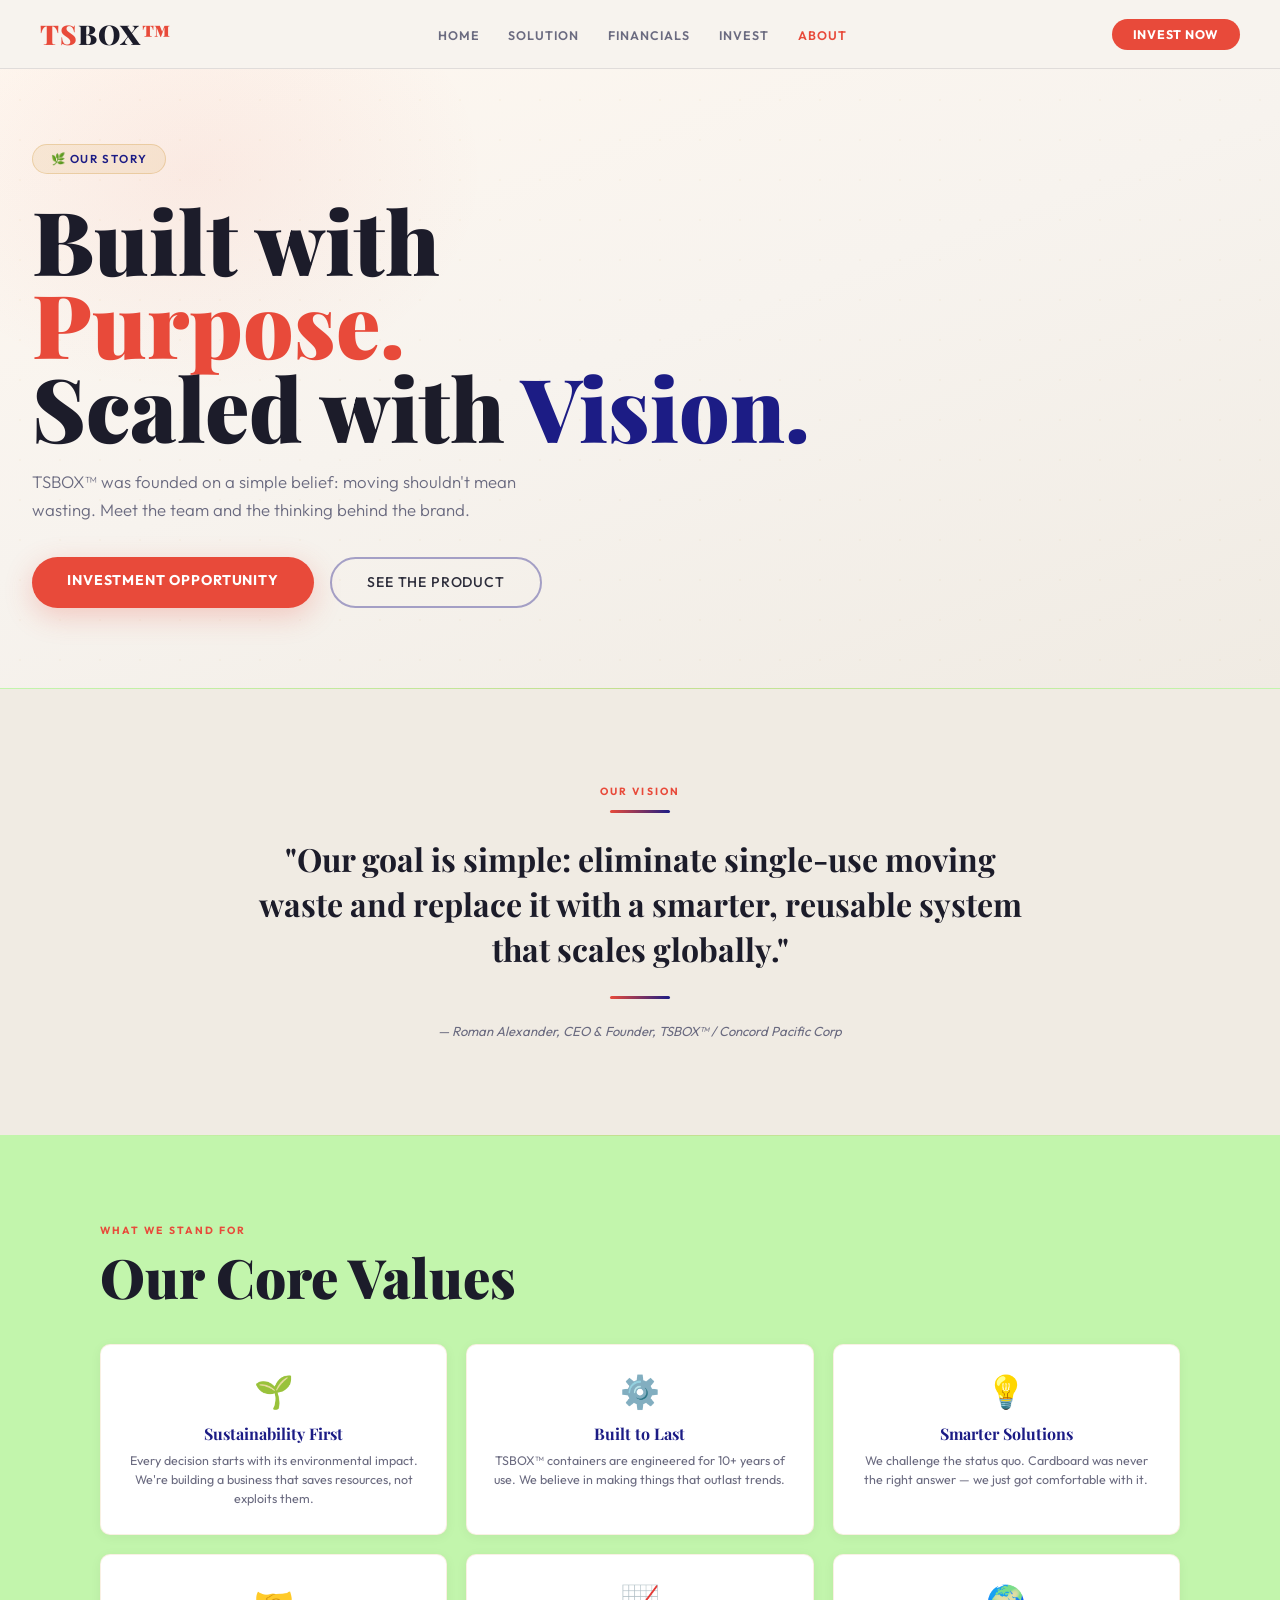
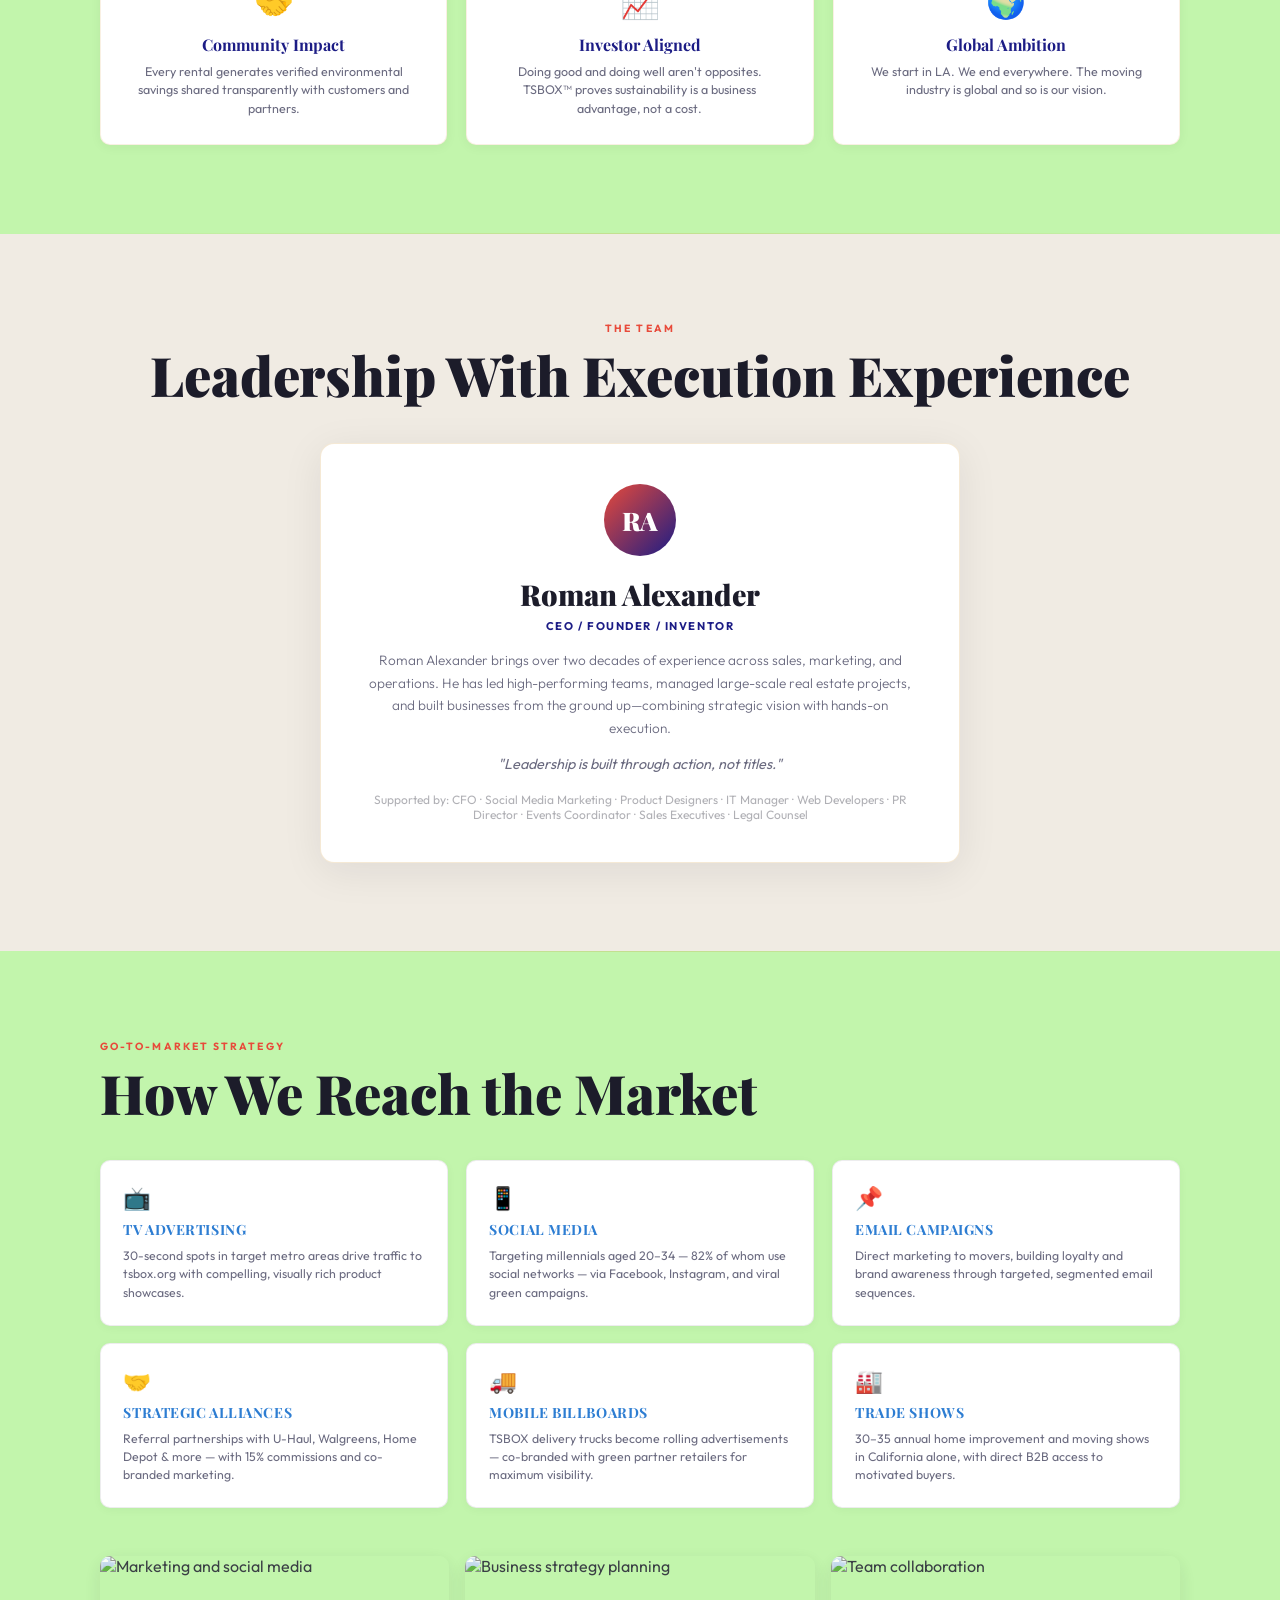
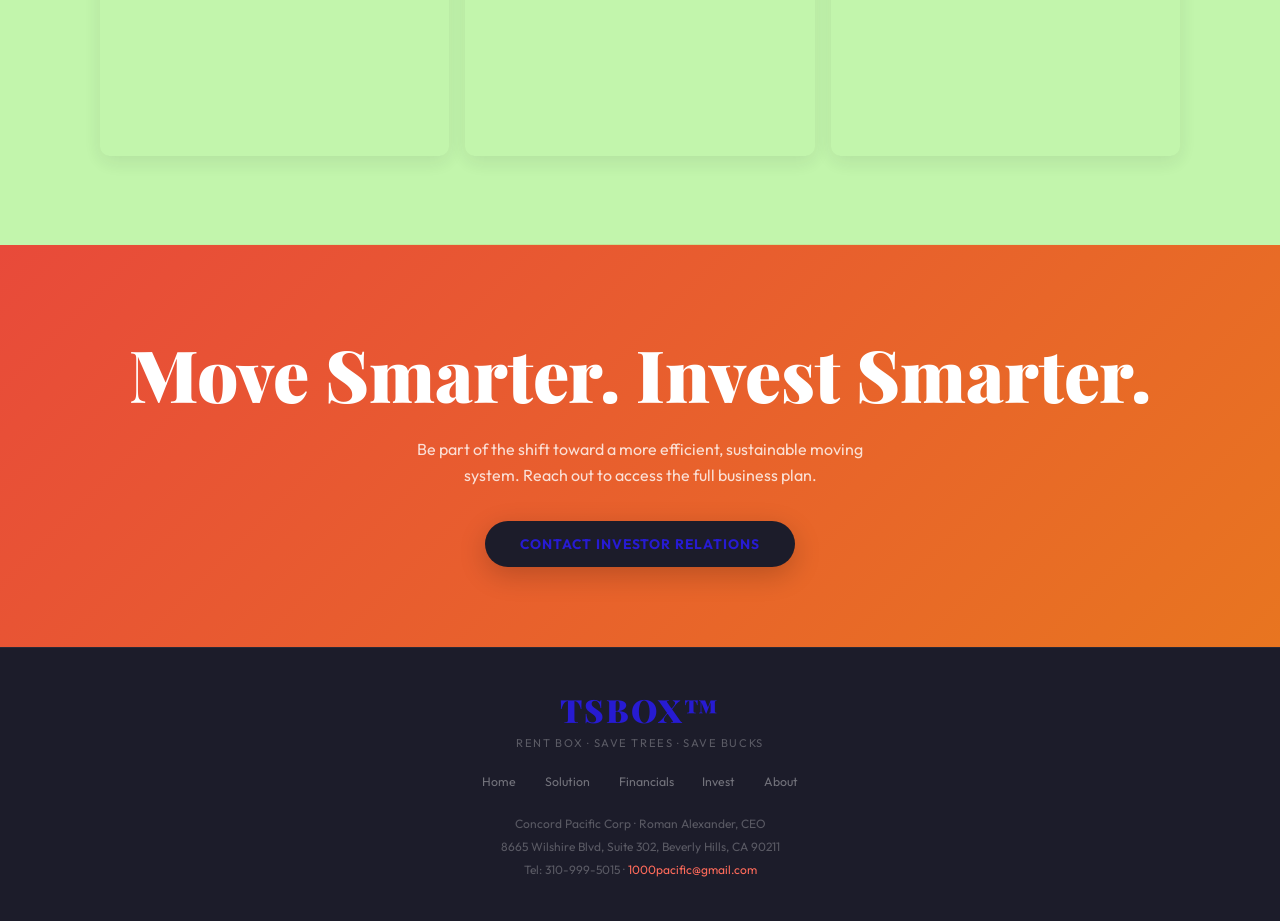
==== about.html @ 65d02f79 "update" ====
<!DOCTYPE html>
<html lang="en">
<head>
  <meta charset="UTF-8">
  <meta name="viewport" content="width=device-width, initial-scale=1.0">
  <title>About – TSBOX™</title>
  <link href="https://fonts.googleapis.com/css2?family=Playfair+Display:wght@400;700;900&family=Outfit:wght@300;400;500;600;700&display=swap" rel="stylesheet">
  <link rel="stylesheet" href="shared.css">
  <style>
    /* ── VISION ── */
    .vision-sec{background:var(--bg3);text-align:center;padding:6rem 2rem;}
    .vision-sec blockquote{font-size:clamp(1.3rem,2.8vw,2rem);font-weight:700;color:var(--dark);line-height:1.4;max-width:780px;margin:1.5rem auto;font-family:'Playfair Display',serif;}
    .vision-sec cite{font-size:.82rem;color:var(--muted);margin-top:1.5rem;display:block;}
    .vision-line{width:60px;height:3px;background:linear-gradient(90deg,var(--coral),var(--gold));margin:0 auto;border-radius:2px;}

    /* ── TEAM ── */
    .team-card{background:var(--card-bg);border:1px solid rgba(200,134,26,.18);border-radius:14px;padding:2.5rem;max-width:640px;margin:2.5rem auto 0;text-align:center;box-shadow:0 8px 40px rgba(28,28,42,.08);}
    .team-init{width:72px;height:72px;border-radius:50%;background:linear-gradient(135deg,var(--coral),var(--gold));display:flex;align-items:center;justify-content:center;font-size:1.6rem;font-weight:900;color:#fff;margin:0 auto 1.2rem;font-family:'Playfair Display',serif;}
    .team-name{font-size:1.8rem;font-weight:900;color:var(--dark);font-family:'Playfair Display',serif;}
    .team-title{font-size:.7rem;letter-spacing:.14em;text-transform:uppercase;color:var(--gold);font-weight:700;margin:.4rem 0 1rem;}
    .team-bio{font-size:.85rem;color:var(--muted);line-height:1.65;font-weight:300;}
    .team-quote{font-size:.9rem;color:var(--muted);font-style:italic;margin-top:1rem;}
    .team-support{margin-top:1.2rem;font-size:.75rem;color:rgba(28,28,42,.35);}

    /* ── MARKETING ── */
    .mkt-grid{display:grid;grid-template-columns:repeat(3,1fr);gap:1.1rem;margin-top:2.5rem;}
    .mkt-card{background:var(--card-bg);border:1px solid var(--card-border);border-radius:10px;padding:1.4rem;transition:border-color .2s,transform .2s,box-shadow .2s;box-shadow:0 2px 10px rgba(28,28,42,.04);}
    .mkt-card:hover{border-color:rgba(45,125,210,.25);transform:translateY(-2px);box-shadow:0 8px 24px rgba(28,28,42,.09);}
    .mkt-card .mi{font-size:1.4rem;}
    .mkt-card h3{font-size:.88rem;font-weight:700;color:var(--sky);margin:.5rem 0;text-transform:uppercase;letter-spacing:.04em;font-family:'Playfair Display',serif;}
    .mkt-card p{font-size:.77rem;color:var(--muted);line-height:1.5;}

    /* ── VALUES ── */
    .values-grid{display:grid;grid-template-columns:repeat(3,1fr);gap:1.2rem;margin-top:2.5rem;}
    .val-card{background:var(--card-bg);border:1px solid rgba(200,134,26,.12);border-radius:10px;padding:1.6rem;box-shadow:0 2px 12px rgba(28,28,42,.05);text-align:center;}
    .val-card .vi{font-size:2rem;margin-bottom:.8rem;}
    .val-card h3{font-size:1rem;font-weight:700;color:var(--gold);font-family:'Playfair Display',serif;margin-bottom:.5rem;}
    .val-card p{font-size:.78rem;color:var(--muted);line-height:1.5;}

    @media(max-width:768px){
      .mkt-grid{grid-template-columns:1fr 1fr;}
      .values-grid{grid-template-columns:1fr 1fr;}
    }
    @media(max-width:480px){
      .mkt-grid{grid-template-columns:1fr;}
      .values-grid{grid-template-columns:1fr;}
    }
  </style>
</head>
<body>
  <script src="shared.js"></script>

  <!-- PAGE HERO -->
  <div class="page-hero">
    <div class="page-hero-dots"></div>
    <div class="page-hero-glow"></div>
    <div class="page-hero-inner">
      <div class="page-hero-badge">🌿 Our Story</div>
      <h1>Built with<br><span class="accent-coral">Purpose.</span><br>Scaled with <span class="accent-gold">Vision.</span></h1>
      <p class="page-hero-sub">TSBOX™ was founded on a simple belief: moving shouldn't mean wasting. Meet the team and the thinking behind the brand.</p>
      <div style="display:flex;gap:1rem;flex-wrap:wrap;">
        <a href="invest.html" class="btn-p">Investment Opportunity</a>
        <a href="solution.html" class="btn-o">See the Product</a>
      </div>
    </div>
  </div>

  <div class="divider"></div>

  <!-- VISION -->
  <section class="vision-sec" id="vision">
    <div class="cont" style="max-width:800px;">
      <div class="sec-tag" style="text-align:center;">Our Vision</div>
      <div class="vision-line"></div>
      <blockquote>"Our goal is simple: eliminate single-use moving waste and replace it with a smarter, reusable system that scales globally."</blockquote>
      <div class="vision-line"></div>
      <cite>— Roman Alexander, CEO & Founder, TSBOX™ / Concord Pacific Corp</cite>
    </div>
  </section>

  <div class="divider"></div>

  <!-- VALUES -->
  <section class="bg-a" id="values">
    <div class="cont">
      <div class="sec-tag">What We Stand For</div>
      <h2 class="sec-title">Our Core Values</h2>
      <div class="values-grid">
        <div class="val-card"><div class="vi">🌱</div><h3>Sustainability First</h3><p>Every decision starts with its environmental impact. We're building a business that saves resources, not exploits them.</p></div>
        <div class="val-card"><div class="vi">⚙️</div><h3>Built to Last</h3><p>TSBOX™ containers are engineered for 10+ years of use. We believe in making things that outlast trends.</p></div>
        <div class="val-card"><div class="vi">💡</div><h3>Smarter Solutions</h3><p>We challenge the status quo. Cardboard was never the right answer — we just got comfortable with it.</p></div>
        <div class="val-card"><div class="vi">🤝</div><h3>Community Impact</h3><p>Every rental generates verified environmental savings shared transparently with customers and partners.</p></div>
        <div class="val-card"><div class="vi">📈</div><h3>Investor Aligned</h3><p>Doing good and doing well aren't opposites. TSBOX™ proves sustainability is a business advantage, not a cost.</p></div>
        <div class="val-card"><div class="vi">🌍</div><h3>Global Ambition</h3><p>We start in LA. We end everywhere. The moving industry is global and so is our vision.</p></div>
      </div>
    </div>
  </section>

  <div class="divider"></div>

  <!-- TEAM -->
  <section class="bg-b" id="team" style="text-align:center;">
    <div class="cont">
      <div class="sec-tag">The Team</div>
      <h2 class="sec-title">Leadership With Execution Experience</h2>
      <div class="team-card">
        <div class="team-init">RA</div>
        <div class="team-name">Roman Alexander</div>
        <div class="team-title">CEO / Founder / Inventor</div>
        <p class="team-bio">Roman Alexander brings over two decades of experience across sales, marketing, and operations. He has led high-performing teams, managed large-scale real estate projects, and built businesses from the ground up—combining strategic vision with hands-on execution.</p>
        <p class="team-quote">"Leadership is built through action, not titles."</p>
        <p class="team-support">Supported by: CFO · Social Media Marketing · Product Designers · IT Manager · Web Developers · PR Director · Events Coordinator · Sales Executives · Legal Counsel</p>
      </div>
    </div>
  </section>

  <div class="divider"></div>

  <!-- MARKETING -->
  <section class="bg-a" id="marketing">
    <div class="cont">
      <div class="sec-tag">Go-To-Market Strategy</div>
      <h2 class="sec-title">How We Reach the Market</h2>
      <div class="mkt-grid">
        <div class="mkt-card"><div class="mi">📺</div><h3>TV Advertising</h3><p>30-second spots in target metro areas drive traffic to tsbox.org with compelling, visually rich product showcases.</p></div>
        <div class="mkt-card"><div class="mi">📱</div><h3>Social Media</h3><p>Targeting millennials aged 20–34 — 82% of whom use social networks — via Facebook, Instagram, and viral green campaigns.</p></div>
        <div class="mkt-card"><div class="mi">📌</div><h3>Email Campaigns</h3><p>Direct marketing to movers, building loyalty and brand awareness through targeted, segmented email sequences.</p></div>
        <div class="mkt-card"><div class="mi">🤝</div><h3>Strategic Alliances</h3><p>Referral partnerships with U-Haul, Walgreens, Home Depot & more — with 15% commissions and co-branded marketing.</p></div>
        <div class="mkt-card"><div class="mi">🚚</div><h3>Mobile Billboards</h3><p>TSBOX delivery trucks become rolling advertisements — co-branded with green partner retailers for maximum visibility.</p></div>
        <div class="mkt-card"><div class="mi">🏭</div><h3>Trade Shows</h3><p>30–35 annual home improvement and moving shows in California alone, with direct B2B access to motivated buyers.</p></div>
      </div>
      <div class="gallery-row" style="margin-top:3rem;">
        <img src="https://images.unsplash.com/photo-1563013544-824ae1b704d3?w=600&q=80" alt="Marketing and social media" loading="lazy">
        <img src="https://images.unsplash.com/photo-1454165804606-c3d57bc86b40?w=600&q=80" alt="Business strategy planning" loading="lazy">
        <img src="https://images.unsplash.com/photo-1516321318423-f06f85e504b3?w=600&q=80" alt="Team collaboration" loading="lazy">
      </div>
    </div>
  </section>

  <div class="divider"></div>

  <!-- CTA -->
  <section class="cta">
    <h2>Move Smarter. Invest Smarter.</h2>
    <p>Be part of the shift toward a more efficient, sustainable moving system. Reach out to access the full business plan.</p>
    <div style="display:flex;gap:1rem;justify-content:center;flex-wrap:wrap;">
      <a href="mailto:1000pacific@gmail.com" class="btn-dark">Contact Investor Relations</a>
    </div>
  </section>

</body>
</html>
---- shared.css ----
/* ─── TSBOX™ SHARED STYLES ─── */
:root {
  --bg: #c2f5ac;
  --bg2: #c2f5ac;
  --bg3: #f0ebe3;
  --navy: #1a1a2e;
  --navy2: #2a2a45;
  --coral: #e84a3a;
  --coral2: #ff6b5b;
  --gold: #1c1c85;
  --gold2: #271bd2;
  --sky: #2d7dd2;
  --mint: #1a9e6e;
  --dark: #1c1c2a;
  --text: #2c2c3a;
  --muted: #6b6b80;
  --border: rgba(28,28,42,.1);
  --card-bg: #ffffff;
  --card-border: rgba(28,28,42,.08);
}
*{box-sizing:border-box;margin:0;padding:0;}
html{scroll-behavior:smooth;}
body{font-family:'Outfit',sans-serif;background:var(--bg);color:var(--text);overflow-x:hidden;}
h1,h2,h3,.logo,.sec-title,.hero h1{font-family:'Playfair Display',serif;}

/* ── NAV ── */
nav{position:fixed;top:0;left:0;right:0;z-index:999;display:flex;align-items:center;justify-content:space-between;padding:1rem 2.5rem;background:rgba(247,243,238,.97);border-bottom:1px solid var(--border);backdrop-filter:blur(12px);}
.logo{font-size:1.7rem;font-weight:900;color:var(--coral);letter-spacing:.04em;font-family:'Playfair Display',serif;text-decoration:none;}
.logo span{color:var(--dark);}
.nav-links{display:flex;gap:1.8rem;list-style:none;}
.nav-links a{color:var(--muted);text-decoration:none;font-size:.78rem;font-weight:600;letter-spacing:.08em;text-transform:uppercase;transition:color .2s;}
.nav-links a:hover,.nav-links a.active{color:var(--coral);}
.nav-btn{background:var(--coral);color:#fff;padding:.5rem 1.3rem;border-radius:30px;font-weight:700;font-size:.78rem;letter-spacing:.06em;text-transform:uppercase;text-decoration:none;transition:background .2s;}
.nav-btn:hover{background:var(--coral2);}

/* ── SHARED ── */
section{padding:5.5rem 2rem;}
.cont{max-width:1080px;margin:0 auto;}
.sec-tag{font-size:.65rem;letter-spacing:.2em;text-transform:uppercase;color:var(--coral);font-weight:700;margin-bottom:.8rem;}
.sec-title{font-size:clamp(2rem,5vw,3.4rem);font-weight:900;line-height:1;color:var(--dark);margin-bottom:1.2rem;}
.sec-body{font-size:1rem;color:var(--muted);line-height:1.75;max-width:600px;font-weight:300;}
.divider{height:1px;background:linear-gradient(90deg,transparent,rgba(200,134,26,.2),transparent);}
.bg-a{background:var(--bg2);}
.bg-b{background:var(--bg3);}
.bg-c{background:var(--bg);}
.two-col{display:grid;grid-template-columns:1fr 1fr;gap:3.5rem;align-items:center;}
.pill{display:inline-block;background:rgba(200,134,26,.1);border:1px solid rgba(200,134,26,.22);color:var(--gold);font-size:.65rem;letter-spacing:.12em;text-transform:uppercase;padding:.28rem .8rem;border-radius:100px;font-weight:600;margin-left:.5rem;vertical-align:middle;}
.sec-img{width:100%;border-radius:14px;object-fit:cover;margin:2rem 0;height:320px;box-shadow:0 12px 48px rgba(28,28,42,.12);}
.sec-img-sm{height:240px;}

/* ── PAGE HERO (sub-pages) ── */
.page-hero{padding:9rem 2rem 5rem;background:linear-gradient(160deg,#fff8f0 0%,#f7f3ee 50%,#f0ebe3 100%);position:relative;overflow:hidden;}
.page-hero-dots{position:absolute;inset:0;opacity:.04;background-image:radial-gradient(circle,#c8861a 1px,transparent 1px);background-size:40px 40px;}
.page-hero-glow{position:absolute;top:-10%;left:-10%;width:50%;height:70%;background:radial-gradient(ellipse,rgba(232,74,58,.07) 0%,transparent 65%);}
.page-hero-inner{position:relative;z-index:2;max-width:860px;}
.page-hero-badge{display:inline-flex;align-items:center;gap:.5rem;background:rgba(200,134,26,.1);border:1px solid rgba(200,134,26,.25);color:var(--gold);font-size:.72rem;letter-spacing:.14em;text-transform:uppercase;padding:.4rem 1.1rem;border-radius:100px;margin-bottom:1.5rem;font-weight:600;}
.page-hero h1{font-size:clamp(2.8rem,7vw,5.5rem);font-weight:900;line-height:.95;color:var(--dark);margin-bottom:1.2rem;}
.page-hero h1 .accent-coral{color:var(--coral);}
.page-hero h1 .accent-gold{color:var(--gold);}
.page-hero-sub{font-size:1.05rem;color:var(--muted);max-width:540px;line-height:1.7;font-weight:300;margin-bottom:2rem;}

/* ── CTA STRIP ── */
.cta{background:linear-gradient(135deg,var(--coral) 0%,#e87520 100%);padding:5rem 2rem;text-align:center;}
.cta h2{font-size:clamp(2.2rem,6vw,4.5rem);font-weight:900;color:#fff;margin-bottom:1rem;font-family:'Playfair Display',serif;}
.cta p{font-size:1rem;color:rgba(255,255,255,.8);max-width:460px;margin:0 auto 2rem;line-height:1.6;}
.btn-dark{background:var(--dark);color:var(--gold2);padding:.9rem 2.2rem;font-weight:700;font-size:.86rem;letter-spacing:.07em;text-transform:uppercase;border-radius:40px;text-decoration:none;box-shadow:0 8px 28px rgba(0,0,0,.2);}
.btn-p{background:var(--coral);color:#fff;padding:.9rem 2.2rem;font-weight:700;font-size:.88rem;letter-spacing:.06em;text-transform:uppercase;border-radius:40px;text-decoration:none;box-shadow:0 8px 28px rgba(232,74,58,.25);transition:transform .2s,box-shadow .2s;}
.btn-p:hover{transform:translateY(-2px);box-shadow:0 12px 36px rgba(232,74,58,.38);}
.btn-o{border:2px solid rgba(14,8,127,.35);color:var(--text);padding:.9rem 2.2rem;font-weight:500;font-size:.88rem;letter-spacing:.06em;text-transform:uppercase;border-radius:40px;text-decoration:none;transition:border-color .2s,color .2s;}
.btn-o:hover{border-color:var(--gold);color:var(--gold);}

/* ── FOOTER ── */
footer{background:var(--dark);padding:2.5rem 2rem;text-align:center;border-top:1px solid rgba(255,255,255,.06);}
.f-logo{font-size:2rem;font-weight:900;color:var(--gold2);letter-spacing:.06em;font-family:'Playfair Display',serif;}
.f-tag{font-size:.7rem;letter-spacing:.14em;text-transform:uppercase;color:rgba(255,255,255,.28);margin:.3rem 0 1.5rem;}
.f-links{display:flex;gap:1.8rem;justify-content:center;flex-wrap:wrap;margin-bottom:1.5rem;}
.f-links a{color:rgba(255,255,255,.38);text-decoration:none;font-size:.77rem;}
.f-links a:hover{color:var(--gold2);}
.f-contact{font-size:.75rem;color:rgba(255,255,255,.27);line-height:1.9;}
.f-contact a{color:var(--coral2);text-decoration:none;}

/* ── GALLERY ── */
.gallery-row{display:grid;grid-template-columns:repeat(3,1fr);gap:1rem;margin-top:2.5rem;}
.gallery-row img{width:100%;height:200px;object-fit:cover;border-radius:10px;opacity:.9;transition:opacity .3s,transform .3s;box-shadow:0 6px 20px rgba(28,28,42,.1);}
.gallery-row img:hover{opacity:1;transform:scale(1.02);}

@media(max-width:768px){
  nav{padding:1rem 1.2rem;}
  .nav-links{display:none;}
  .two-col{grid-template-columns:1fr;gap:2rem;}
  section{padding:4rem 1.2rem;}
  .gallery-row{grid-template-columns:1fr;}
}
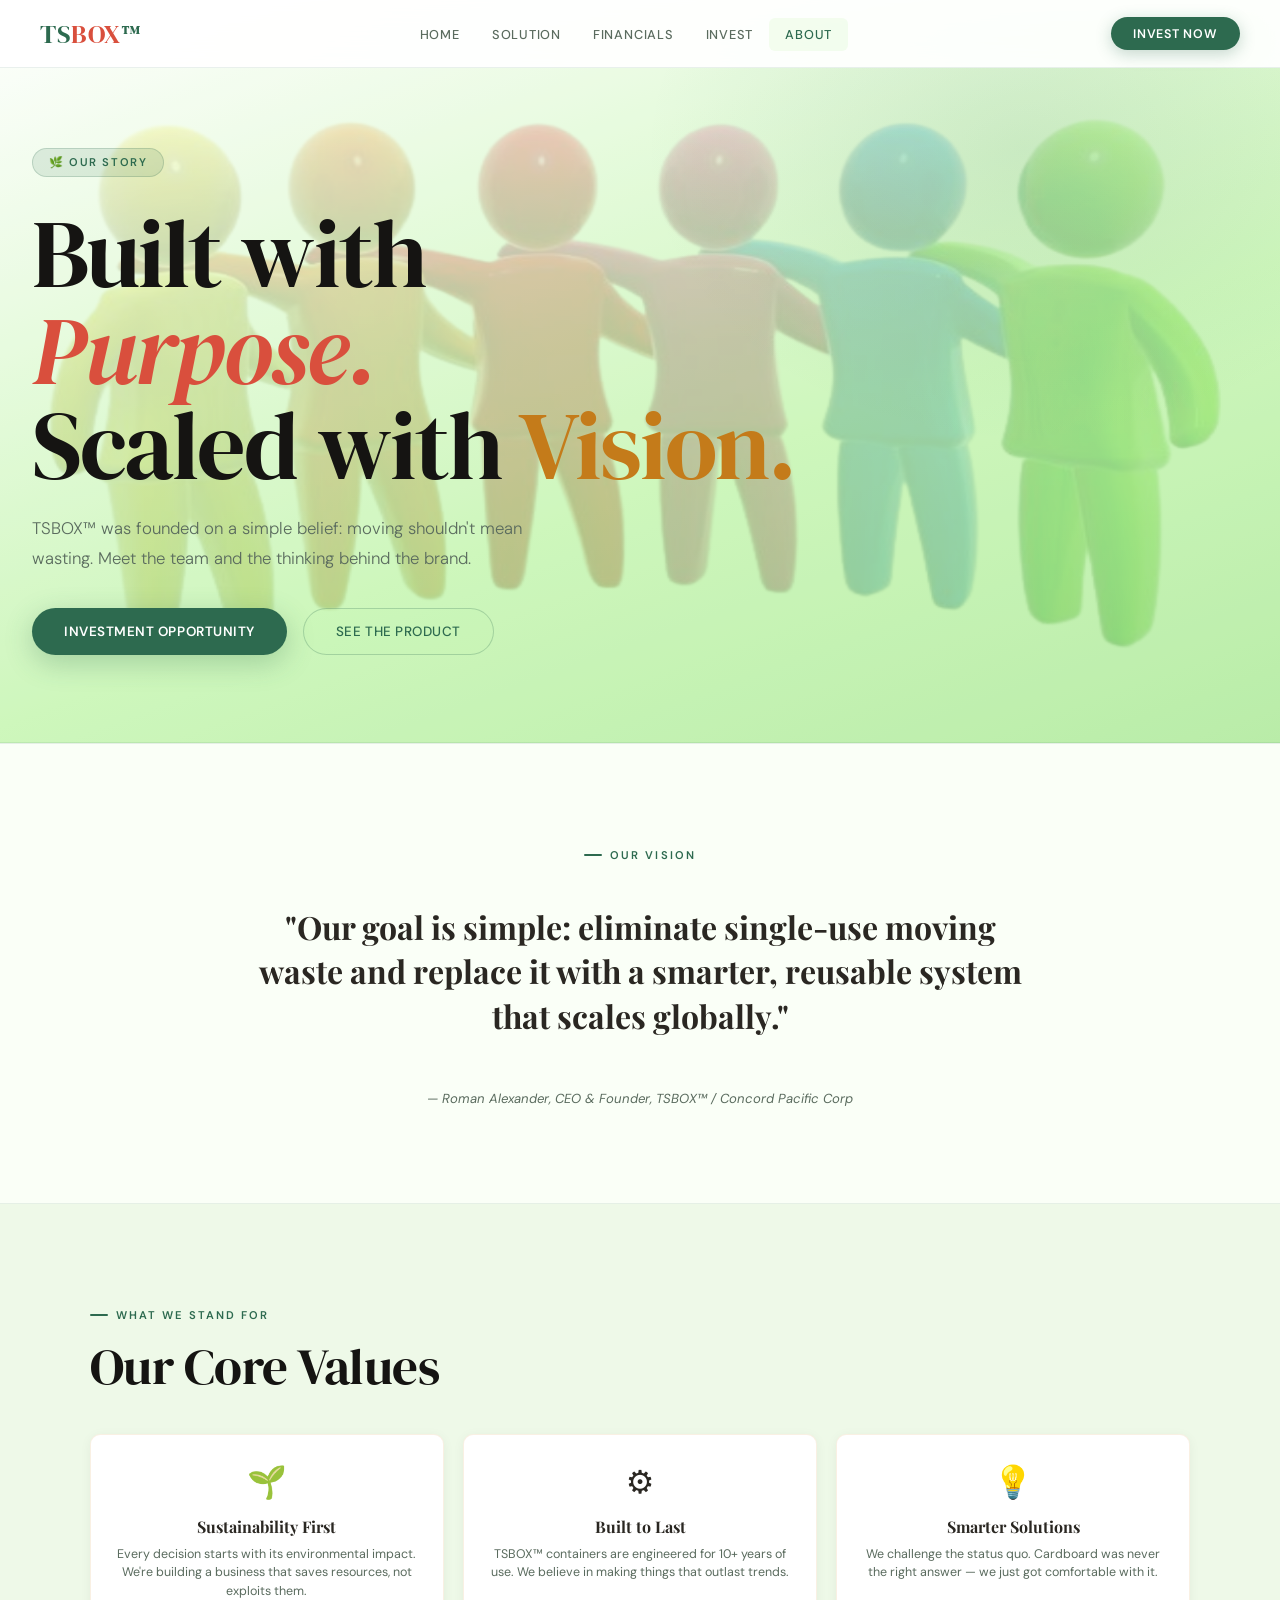
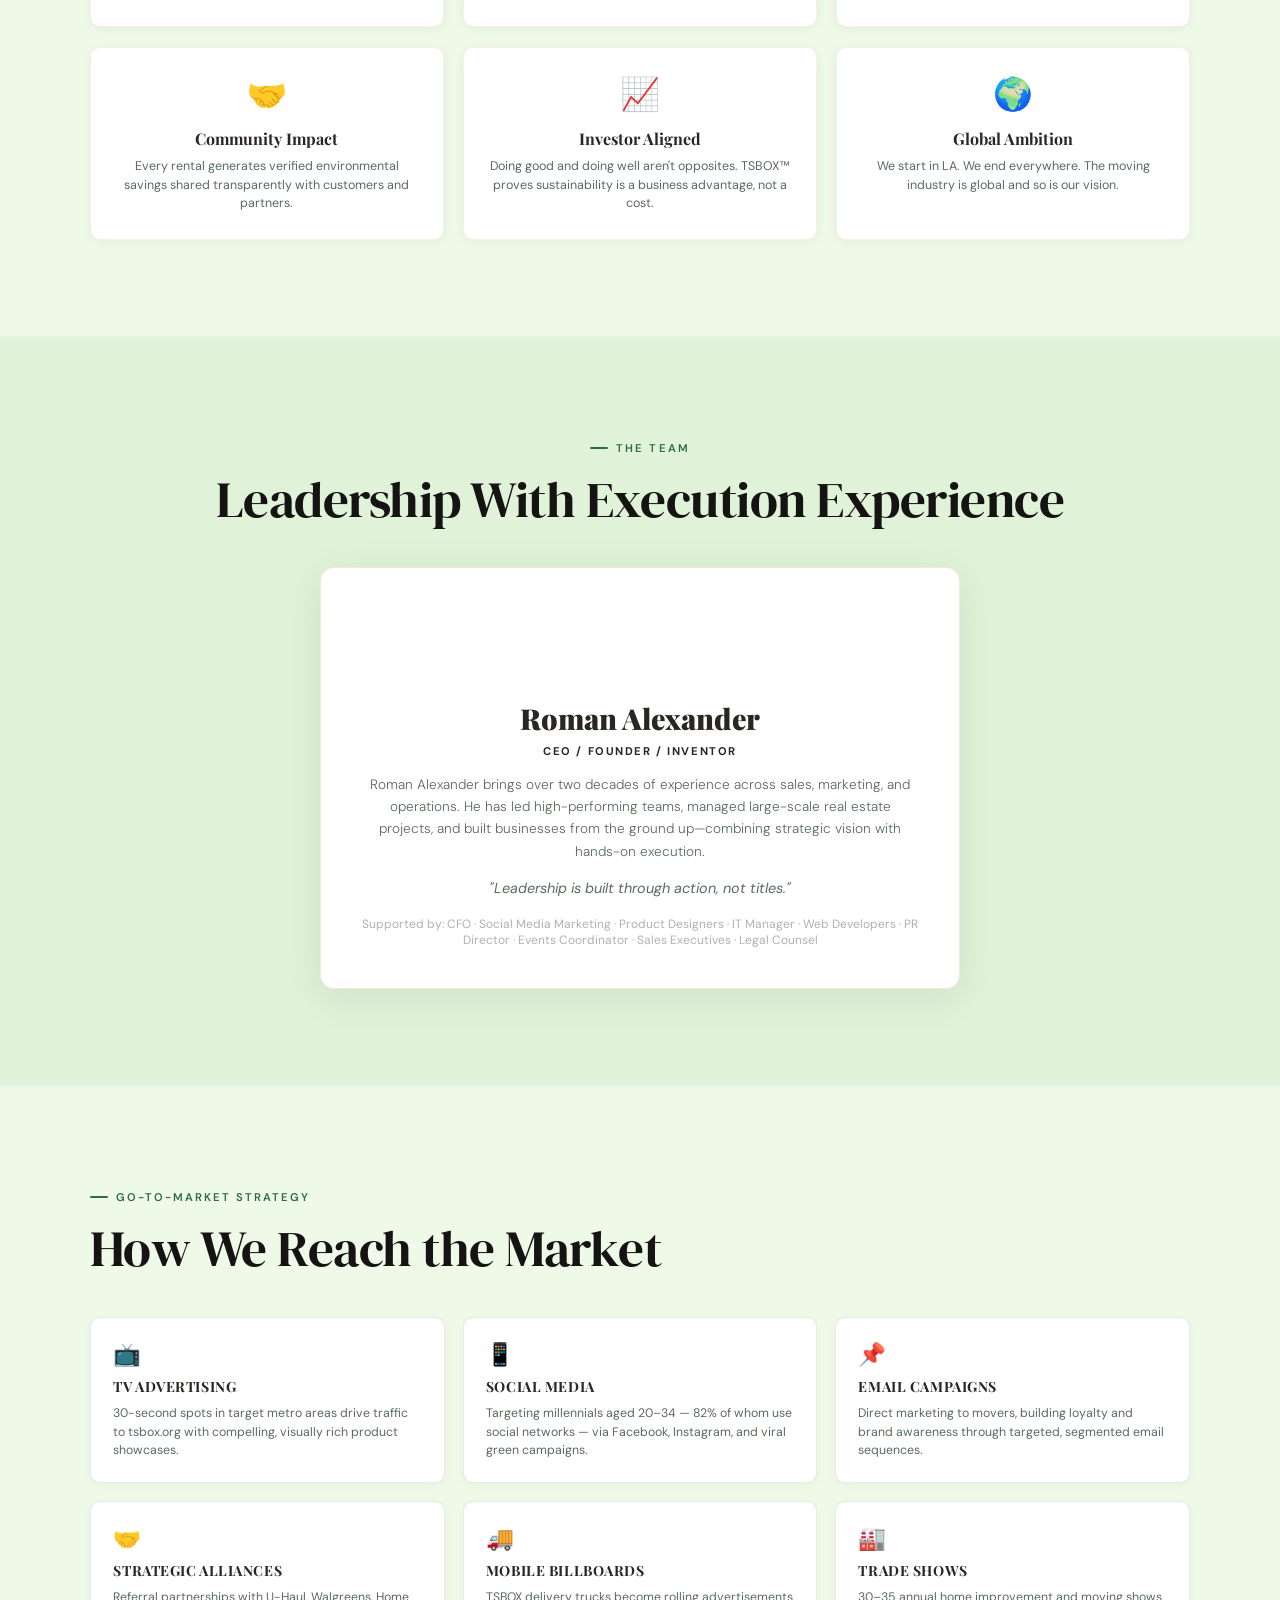
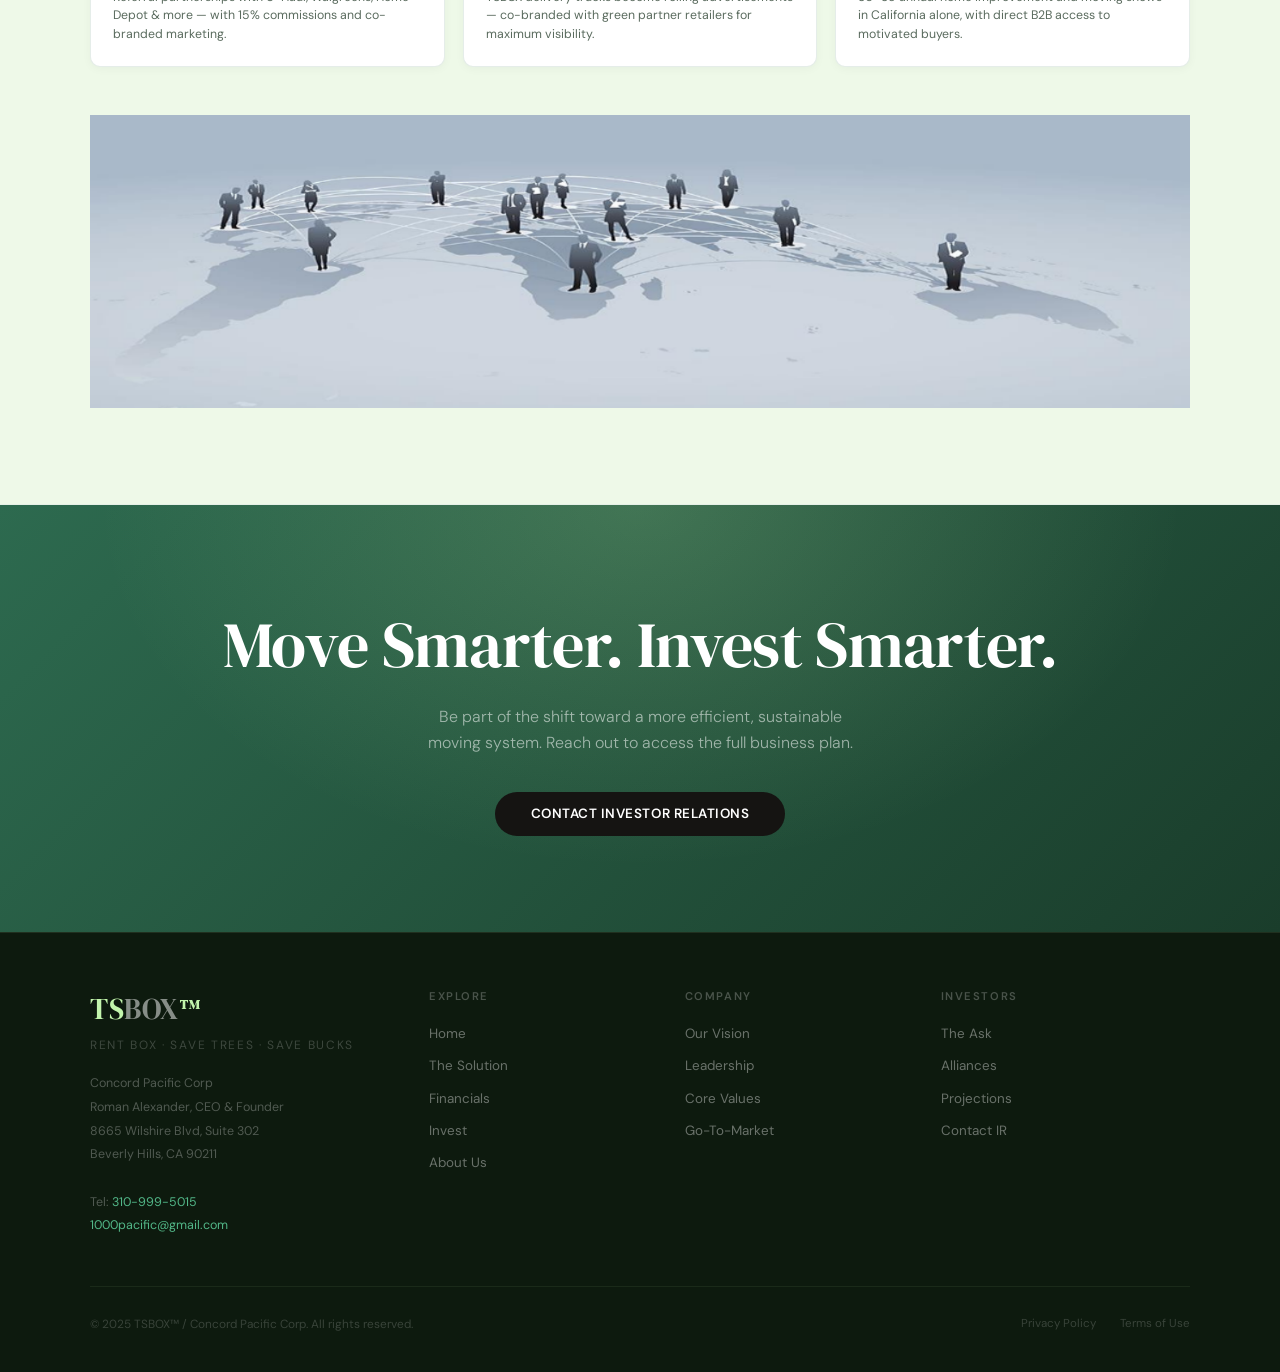
==== commit 92c0c987: "UPDATED" ====
--- a/about.html
+++ b/about.html
@@ -12,7 +12,7 @@
     .vision-sec blockquote{font-size:clamp(1.3rem,2.8vw,2rem);font-weight:700;color:var(--dark);line-height:1.4;max-width:780px;margin:1.5rem auto;font-family:'Playfair Display',serif;}
     .vision-sec cite{font-size:.82rem;color:var(--muted);margin-top:1.5rem;display:block;}
     .vision-line{width:60px;height:3px;background:linear-gradient(90deg,var(--coral),var(--gold));margin:0 auto;border-radius:2px;}
-
+ 
     /* ── TEAM ── */
     .team-card{background:var(--card-bg);border:1px solid rgba(200,134,26,.18);border-radius:14px;padding:2.5rem;max-width:640px;margin:2.5rem auto 0;text-align:center;box-shadow:0 8px 40px rgba(28,28,42,.08);}
     .team-init{width:72px;height:72px;border-radius:50%;background:linear-gradient(135deg,var(--coral),var(--gold));display:flex;align-items:center;justify-content:center;font-size:1.6rem;font-weight:900;color:#fff;margin:0 auto 1.2rem;font-family:'Playfair Display',serif;}
@@ -21,7 +21,7 @@
     .team-bio{font-size:.85rem;color:var(--muted);line-height:1.65;font-weight:300;}
     .team-quote{font-size:.9rem;color:var(--muted);font-style:italic;margin-top:1rem;}
     .team-support{margin-top:1.2rem;font-size:.75rem;color:rgba(28,28,42,.35);}
-
+ 
     /* ── MARKETING ── */
     .mkt-grid{display:grid;grid-template-columns:repeat(3,1fr);gap:1.1rem;margin-top:2.5rem;}
     .mkt-card{background:var(--card-bg);border:1px solid var(--card-border);border-radius:10px;padding:1.4rem;transition:border-color .2s,transform .2s,box-shadow .2s;box-shadow:0 2px 10px rgba(28,28,42,.04);}
@@ -29,14 +29,14 @@
     .mkt-card .mi{font-size:1.4rem;}
     .mkt-card h3{font-size:.88rem;font-weight:700;color:var(--sky);margin:.5rem 0;text-transform:uppercase;letter-spacing:.04em;font-family:'Playfair Display',serif;}
     .mkt-card p{font-size:.77rem;color:var(--muted);line-height:1.5;}
-
+ 
     /* ── VALUES ── */
     .values-grid{display:grid;grid-template-columns:repeat(3,1fr);gap:1.2rem;margin-top:2.5rem;}
     .val-card{background:var(--card-bg);border:1px solid rgba(200,134,26,.12);border-radius:10px;padding:1.6rem;box-shadow:0 2px 12px rgba(28,28,42,.05);text-align:center;}
     .val-card .vi{font-size:2rem;margin-bottom:.8rem;}
     .val-card h3{font-size:1rem;font-weight:700;color:var(--gold);font-family:'Playfair Display',serif;margin-bottom:.5rem;}
     .val-card p{font-size:.78rem;color:var(--muted);line-height:1.5;}
-
+ 
     @media(max-width:768px){
       .mkt-grid{grid-template-columns:1fr 1fr;}
       .values-grid{grid-template-columns:1fr 1fr;}
@@ -49,14 +49,14 @@
 </head>
 <body>
   <script src="shared.js"></script>
-
+ 
   <!-- PAGE HERO -->
-  <div class="page-hero">
-    <div class="page-hero-dots"></div>
-    <div class="page-hero-glow"></div>
-    <div class="page-hero-inner">
+  <div class="page-hero" style="position:relative;overflow:hidden;">
+    <div style="position:absolute;inset:0;background:url('img/22.png') center/cover no-repeat;opacity:.2;z-index:0;"></div>
+    <div class="page-hero-glow" style="z-index:1;"></div>
+    <div class="page-hero-inner" style="position:relative;z-index:2;">
       <div class="page-hero-badge">🌿 Our Story</div>
-      <h1>Built with<br><span class="accent-coral">Purpose.</span><br>Scaled with <span class="accent-gold">Vision.</span></h1>
+      <h1>Built with<br><span class="accent-coral">Purpose.</span><br>Scaled with <span style="color:var(--amber);">Vision.</span></h1>
       <p class="page-hero-sub">TSBOX™ was founded on a simple belief: moving shouldn't mean wasting. Meet the team and the thinking behind the brand.</p>
       <div style="display:flex;gap:1rem;flex-wrap:wrap;">
         <a href="invest.html" class="btn-p">Investment Opportunity</a>
@@ -64,9 +64,9 @@
       </div>
     </div>
   </div>
-
+ 
   <div class="divider"></div>
-
+ 
   <!-- VISION -->
   <section class="vision-sec" id="vision">
     <div class="cont" style="max-width:800px;">
@@ -77,9 +77,9 @@
       <cite>— Roman Alexander, CEO & Founder, TSBOX™ / Concord Pacific Corp</cite>
     </div>
   </section>
-
+ 
   <div class="divider"></div>
-
+ 
   <!-- VALUES -->
   <section class="bg-a" id="values">
     <div class="cont">
@@ -95,9 +95,9 @@
       </div>
     </div>
   </section>
-
+ 
   <div class="divider"></div>
-
+ 
   <!-- TEAM -->
   <section class="bg-b" id="team" style="text-align:center;">
     <div class="cont">
@@ -113,9 +113,9 @@
       </div>
     </div>
   </section>
-
+ 
   <div class="divider"></div>
-
+ 
   <!-- MARKETING -->
   <section class="bg-a" id="marketing">
     <div class="cont">
@@ -129,14 +129,13 @@
         <div class="mkt-card"><div class="mi">🚚</div><h3>Mobile Billboards</h3><p>TSBOX delivery trucks become rolling advertisements — co-branded with green partner retailers for maximum visibility.</p></div>
         <div class="mkt-card"><div class="mi">🏭</div><h3>Trade Shows</h3><p>30–35 annual home improvement and moving shows in California alone, with direct B2B access to motivated buyers.</p></div>
       </div>
-      <div class="gallery-row" style="margin-top:3rem;">
-        <img src="https://images.unsplash.com/photo-1563013544-824ae1b704d3?w=600&q=80" alt="Marketing and social media" loading="lazy">
-        <img src="https://images.unsplash.com/photo-1454165804606-c3d57bc86b40?w=600&q=80" alt="Business strategy planning" loading="lazy">
-        <img src="https://images.unsplash.com/photo-1516321318423-f06f85e504b3?w=600&q=80" alt="Team collaboration" loading="lazy">
+      <div class=" " style="margin-top:3rem;">
+        <img src="img/24.png" alt="Marketing and social media" loading="lazy">
+         
       </div>
     </div>
   </section>
-
+ 
   <div class="divider"></div>
 
   <!-- CTA -->
--- a/shared.css
+++ b/shared.css
@@ -1,93 +1,575 @@
-/* ─── TSBOX™ SHARED STYLES ─── */
+/* ─── TSBOX™ DESIGN SYSTEM — v2 Green Edition ─── */
+@import url('https://fonts.googleapis.com/css2?family=DM+Serif+Display:ital@0;1&family=DM+Sans:ital,opsz,wght@0,9..40,300;0,9..40,400;0,9..40,500;0,9..40,600;0,9..40,700;1,9..40,300&display=swap');
+
 :root {
-  --bg: #c2f5ac;
-  --bg2: #c2f5ac;
-  --bg3: #f0ebe3;
-  --navy: #1a1a2e;
-  --navy2: #2a2a45;
-  --coral: #e84a3a;
-  --coral2: #ff6b5b;
-  --gold: #1c1c85;
-  --gold2: #271bd2;
-  --sky: #2d7dd2;
-  --mint: #1a9e6e;
-  --dark: #1c1c2a;
-  --text: #2c2c3a;
-  --muted: #6b6b80;
-  --border: rgba(28,28,42,.1);
-  --card-bg: #ffffff;
-  --card-border: rgba(28,28,42,.08);
-}
-*{box-sizing:border-box;margin:0;padding:0;}
-html{scroll-behavior:smooth;}
-body{font-family:'Outfit',sans-serif;background:var(--bg);color:var(--text);overflow-x:hidden;}
-h1,h2,h3,.logo,.sec-title,.hero h1{font-family:'Playfair Display',serif;}
-
-/* ── NAV ── */
-nav{position:fixed;top:0;left:0;right:0;z-index:999;display:flex;align-items:center;justify-content:space-between;padding:1rem 2.5rem;background:rgba(247,243,238,.97);border-bottom:1px solid var(--border);backdrop-filter:blur(12px);}
-.logo{font-size:1.7rem;font-weight:900;color:var(--coral);letter-spacing:.04em;font-family:'Playfair Display',serif;text-decoration:none;}
-.logo span{color:var(--dark);}
-.nav-links{display:flex;gap:1.8rem;list-style:none;}
-.nav-links a{color:var(--muted);text-decoration:none;font-size:.78rem;font-weight:600;letter-spacing:.08em;text-transform:uppercase;transition:color .2s;}
-.nav-links a:hover,.nav-links a.active{color:var(--coral);}
-.nav-btn{background:var(--coral);color:#fff;padding:.5rem 1.3rem;border-radius:30px;font-weight:700;font-size:.78rem;letter-spacing:.06em;text-transform:uppercase;text-decoration:none;transition:background .2s;}
-.nav-btn:hover{background:var(--coral2);}
-
-/* ── SHARED ── */
-section{padding:5.5rem 2rem;}
-.cont{max-width:1080px;margin:0 auto;}
-.sec-tag{font-size:.65rem;letter-spacing:.2em;text-transform:uppercase;color:var(--coral);font-weight:700;margin-bottom:.8rem;}
-.sec-title{font-size:clamp(2rem,5vw,3.4rem);font-weight:900;line-height:1;color:var(--dark);margin-bottom:1.2rem;}
-.sec-body{font-size:1rem;color:var(--muted);line-height:1.75;max-width:600px;font-weight:300;}
-.divider{height:1px;background:linear-gradient(90deg,transparent,rgba(200,134,26,.2),transparent);}
-.bg-a{background:var(--bg2);}
-.bg-b{background:var(--bg3);}
-.bg-c{background:var(--bg);}
-.two-col{display:grid;grid-template-columns:1fr 1fr;gap:3.5rem;align-items:center;}
-.pill{display:inline-block;background:rgba(200,134,26,.1);border:1px solid rgba(200,134,26,.22);color:var(--gold);font-size:.65rem;letter-spacing:.12em;text-transform:uppercase;padding:.28rem .8rem;border-radius:100px;font-weight:600;margin-left:.5rem;vertical-align:middle;}
-.sec-img{width:100%;border-radius:14px;object-fit:cover;margin:2rem 0;height:320px;box-shadow:0 12px 48px rgba(28,28,42,.12);}
-.sec-img-sm{height:240px;}
-
-/* ── PAGE HERO (sub-pages) ── */
-.page-hero{padding:9rem 2rem 5rem;background:linear-gradient(160deg,#fff8f0 0%,#f7f3ee 50%,#f0ebe3 100%);position:relative;overflow:hidden;}
-.page-hero-dots{position:absolute;inset:0;opacity:.04;background-image:radial-gradient(circle,#c8861a 1px,transparent 1px);background-size:40px 40px;}
-.page-hero-glow{position:absolute;top:-10%;left:-10%;width:50%;height:70%;background:radial-gradient(ellipse,rgba(232,74,58,.07) 0%,transparent 65%);}
-.page-hero-inner{position:relative;z-index:2;max-width:860px;}
-.page-hero-badge{display:inline-flex;align-items:center;gap:.5rem;background:rgba(200,134,26,.1);border:1px solid rgba(200,134,26,.25);color:var(--gold);font-size:.72rem;letter-spacing:.14em;text-transform:uppercase;padding:.4rem 1.1rem;border-radius:100px;margin-bottom:1.5rem;font-weight:600;}
-.page-hero h1{font-size:clamp(2.8rem,7vw,5.5rem);font-weight:900;line-height:.95;color:var(--dark);margin-bottom:1.2rem;}
-.page-hero h1 .accent-coral{color:var(--coral);}
-.page-hero h1 .accent-gold{color:var(--gold);}
-.page-hero-sub{font-size:1.05rem;color:var(--muted);max-width:540px;line-height:1.7;font-weight:300;margin-bottom:2rem;}
-
-/* ── CTA STRIP ── */
-.cta{background:linear-gradient(135deg,var(--coral) 0%,#e87520 100%);padding:5rem 2rem;text-align:center;}
-.cta h2{font-size:clamp(2.2rem,6vw,4.5rem);font-weight:900;color:#fff;margin-bottom:1rem;font-family:'Playfair Display',serif;}
-.cta p{font-size:1rem;color:rgba(255,255,255,.8);max-width:460px;margin:0 auto 2rem;line-height:1.6;}
-.btn-dark{background:var(--dark);color:var(--gold2);padding:.9rem 2.2rem;font-weight:700;font-size:.86rem;letter-spacing:.07em;text-transform:uppercase;border-radius:40px;text-decoration:none;box-shadow:0 8px 28px rgba(0,0,0,.2);}
-.btn-p{background:var(--coral);color:#fff;padding:.9rem 2.2rem;font-weight:700;font-size:.88rem;letter-spacing:.06em;text-transform:uppercase;border-radius:40px;text-decoration:none;box-shadow:0 8px 28px rgba(232,74,58,.25);transition:transform .2s,box-shadow .2s;}
-.btn-p:hover{transform:translateY(-2px);box-shadow:0 12px 36px rgba(232,74,58,.38);}
-.btn-o{border:2px solid rgba(14,8,127,.35);color:var(--text);padding:.9rem 2.2rem;font-weight:500;font-size:.88rem;letter-spacing:.06em;text-transform:uppercase;border-radius:40px;text-decoration:none;transition:border-color .2s,color .2s;}
-.btn-o:hover{border-color:var(--gold);color:var(--gold);}
-
-/* ── FOOTER ── */
-footer{background:var(--dark);padding:2.5rem 2rem;text-align:center;border-top:1px solid rgba(255,255,255,.06);}
-.f-logo{font-size:2rem;font-weight:900;color:var(--gold2);letter-spacing:.06em;font-family:'Playfair Display',serif;}
-.f-tag{font-size:.7rem;letter-spacing:.14em;text-transform:uppercase;color:rgba(255,255,255,.28);margin:.3rem 0 1.5rem;}
-.f-links{display:flex;gap:1.8rem;justify-content:center;flex-wrap:wrap;margin-bottom:1.5rem;}
-.f-links a{color:rgba(255,255,255,.38);text-decoration:none;font-size:.77rem;}
-.f-links a:hover{color:var(--gold2);}
-.f-contact{font-size:.75rem;color:rgba(255,255,255,.27);line-height:1.9;}
-.f-contact a{color:var(--coral2);text-decoration:none;}
-
-/* ── GALLERY ── */
-.gallery-row{display:grid;grid-template-columns:repeat(3,1fr);gap:1rem;margin-top:2.5rem;}
-.gallery-row img{width:100%;height:200px;object-fit:cover;border-radius:10px;opacity:.9;transition:opacity .3s,transform .3s;box-shadow:0 6px 20px rgba(28,28,42,.1);}
-.gallery-row img:hover{opacity:1;transform:scale(1.02);}
-
-@media(max-width:768px){
-  nav{padding:1rem 1.2rem;}
-  .nav-links{display:none;}
-  .two-col{grid-template-columns:1fr;gap:2rem;}
-  section{padding:4rem 1.2rem;}
-  .gallery-row{grid-template-columns:1fr;}
+  /* ── Forest Green Palette ── */
+  --forest:      #c2f5ac;
+  --forest-deep: #a8e893;
+  --forest-dark: #2d6a4f;
+  --forest-mid:  #52b788;
+  --forest-bg:   rgba(194,245,172,.18);
+
+  /* ── Neutrals (greened) ── */
+  --cream:    #fafff7;
+  --cream2:   #eef9e8;
+  --cream3:   #e0f2d8;
+  --white:    #FFFFFF;
+  --ink:      #151412;
+  --ink2:     #2A2722;
+  --muted:    #5a6b5e;
+  --muted2:   #8a9e8d;
+
+  /* ── Accents ── */
+  --coral:    #D94F3D;
+  --coral-lt: #F0685A;
+  --coral-bg: rgba(217,79,61,.08);
+  --amber:    #C47B1A;
+  --amber-lt: #E09B35;
+  --amber-bg: rgba(196,123,26,.09);
+  --green:    #2d6a4f;
+  --green-bg: rgba(45,106,79,.1);
+  --blue:     #2563EB;
+
+  /* ── Surfaces ── */
+  --card:     #FFFFFF;
+  --card-bg:  #FFFFFF;
+  --card-bdr: rgba(21,20,18,.07);
+  --card-border: rgba(45,106,79,.12);
+  --divider:  rgba(45,106,79,.1);
+
+  /* ── Typography ── */
+  --serif:    'DM Serif Display', Georgia, serif;
+  --sans:     'DM Sans', system-ui, sans-serif;
+
+  /* ── Spacing ── */
+  --section-pad: 6rem 2rem;
+  --nav-h: 68px;
+  --radius: 12px;
+  --radius-lg: 18px;
+}
+
+/* ── RESET ── */
+*, *::before, *::after { box-sizing: border-box; margin: 0; padding: 0; }
+html { scroll-behavior: smooth; font-size: 16px; }
+body {
+  font-family: var(--sans);
+  background: var(--cream);
+  color: var(--ink2);
+  overflow-x: hidden;
+  -webkit-font-smoothing: antialiased;
+}
+img { display: block; max-width: 100%; }
+a { text-decoration: none; }
+
+/* ── SCROLLBAR ── */
+::-webkit-scrollbar { width: 6px; }
+::-webkit-scrollbar-track { background: var(--cream); }
+::-webkit-scrollbar-thumb { background: var(--forest-mid); border-radius: 3px; }
+
+/* ═══════════════════════════════
+   NAV
+═══════════════════════════════ */
+nav {
+  position: fixed; top: 0; left: 0; right: 0; z-index: 999;
+  height: var(--nav-h);
+  display: flex; align-items: center; justify-content: space-between;
+  padding: 0 2.5rem;
+  background: rgba(255,255,255,.94);
+  border-bottom: 1px solid var(--divider);
+  backdrop-filter: blur(20px) saturate(180%);
+  -webkit-backdrop-filter: blur(20px) saturate(180%);
+}
+.logo {
+  font-family: var(--serif);
+  font-size: 1.6rem;
+  color: var(--forest-dark);
+  letter-spacing: .02em;
+  transition: opacity .2s;
+}
+.logo span { color: var(--coral); }
+.logo:hover { opacity: .8; }
+
+.nav-links {
+  display: flex; gap: 0; list-style: none;
+}
+.nav-links a {
+  color: var(--muted);
+  font-size: .8rem;
+  font-weight: 500;
+  letter-spacing: .06em;
+  text-transform: uppercase;
+  padding: .5rem 1rem;
+  border-radius: 6px;
+  transition: color .2s, background .2s;
+}
+.nav-links a:hover, .nav-links a.active {
+  color: var(--forest-dark);
+  background: var(--forest-bg);
+}
+.nav-links a.active { color: var(--forest-dark); }
+
+.nav-btn {
+  background: var(--forest-dark);
+  color: #fff;
+  padding: .55rem 1.4rem;
+  border-radius: 100px;
+  font-size: .78rem;
+  font-weight: 600;
+  letter-spacing: .06em;
+  text-transform: uppercase;
+  transition: background .2s, transform .15s, box-shadow .2s;
+  box-shadow: 0 4px 16px rgba(45,106,79,.28);
+}
+.nav-btn:hover {
+  background: var(--forest-mid);
+  transform: translateY(-1px);
+  box-shadow: 0 8px 24px rgba(45,106,79,.38);
+}
+
+/* Mobile nav toggle */
+.nav-hamburger {
+  display: none;
+  flex-direction: column;
+  gap: 5px;
+  cursor: pointer;
+  padding: .5rem;
+  background: none;
+  border: none;
+}
+.nav-hamburger span {
+  width: 22px;
+  height: 2px;
+  background: var(--ink);
+  border-radius: 1px;
+  transition: all .3s;
+}
+
+/* ═══════════════════════════════
+   LAYOUT PRIMITIVES
+═══════════════════════════════ */
+section { padding: var(--section-pad); }
+.cont { max-width: 1100px; margin: 0 auto; }
+.bg-a { background: var(--cream2); }
+.bg-b { background: var(--cream3); }
+.bg-white { background: var(--white); }
+
+.two-col {
+  display: grid;
+  grid-template-columns: 1fr 1fr;
+  gap: 4rem;
+  align-items: center;
+}
+
+/* ── SECTION LABELS ── */
+.sec-tag {
+  display: inline-flex; align-items: center; gap: .5rem;
+  font-size: .7rem;
+  font-weight: 600;
+  letter-spacing: .18em;
+  text-transform: uppercase;
+  color: var(--forest-dark);
+  margin-bottom: 1rem;
+}
+.sec-tag::before {
+  content: '';
+  display: block;
+  width: 18px; height: 2px;
+  background: var(--forest-dark);
+  border-radius: 1px;
+}
+
+.sec-title {
+  font-family: var(--serif);
+  font-size: clamp(2rem, 4.5vw, 3.2rem);
+  line-height: 1.1;
+  color: var(--ink);
+  margin-bottom: 1.2rem;
+  font-weight: 400;
+  letter-spacing: -.01em;
+}
+.sec-body {
+  font-size: 1rem;
+  color: var(--muted);
+  line-height: 1.8;
+  max-width: 560px;
+  font-weight: 300;
+}
+
+/* ── ACCENT TEXT ── */
+.accent-coral { color: var(--coral); font-style: italic; }
+.accent-amber { color: var(--amber); }
+.accent-green { color: var(--forest-dark); }
+
+/* ── DIVIDER ── */
+.divider {
+  height: 1px;
+  background: var(--divider);
+  max-width: 100%;
+}
+
+/* ── IMAGES ── */
+.sec-img {
+  width: 100%;
+  height: 340px;
+  object-fit: cover;
+  border-radius: var(--radius-lg);
+  margin: 2.5rem 0;
+  box-shadow: 0 20px 60px rgba(21,20,18,.1);
+}
+.sec-img-sm { height: 260px; }
+
+/* ── GALLERY ROW ── */
+.gallery-row {
+  display: grid;
+  grid-template-columns: repeat(3, 1fr);
+  gap: 1rem;
+  margin-top: 2.5rem;
+}
+.gallery-row img {
+  width: 100%;
+  height: 200px;
+  object-fit: cover;
+  border-radius: var(--radius);
+  transition: transform .4s cubic-bezier(.16,1,.3,1), box-shadow .4s;
+  box-shadow: 0 4px 20px rgba(21,20,18,.08);
+}
+.gallery-row img:hover {
+  transform: scale(1.03) translateY(-3px);
+  box-shadow: 0 16px 48px rgba(21,20,18,.14);
+}
+
+/* ── PILL BADGE ── */
+.pill {
+  display: inline-flex; align-items: center;
+  background: var(--forest-bg);
+  border: 1px solid rgba(45,106,79,.2);
+  color: var(--forest-dark);
+  font-size: .65rem;
+  font-weight: 600;
+  letter-spacing: .1em;
+  text-transform: uppercase;
+  padding: .25rem .7rem;
+  border-radius: 100px;
+  vertical-align: middle;
+  margin-left: .4rem;
+}
+
+/* ═══════════════════════════════
+   BUTTONS
+═══════════════════════════════ */
+.btn-p {
+  display: inline-flex; align-items: center; gap: .4rem;
+  background: var(--forest-dark);
+  color: #fff;
+  padding: .85rem 2rem;
+  border-radius: 100px;
+  font-size: .84rem;
+  font-weight: 600;
+  letter-spacing: .04em;
+  text-transform: uppercase;
+  box-shadow: 0 8px 28px rgba(45,106,79,.28);
+  transition: all .25s cubic-bezier(.16,1,.3,1);
+}
+.btn-p:hover {
+  background: var(--forest-mid);
+  transform: translateY(-2px);
+  box-shadow: 0 14px 40px rgba(45,106,79,.38);
+}
+
+.btn-o {
+  display: inline-flex; align-items: center;
+  border: 1.5px solid rgba(45,106,79,.25);
+  color: var(--forest-dark);
+  padding: .85rem 2rem;
+  border-radius: 100px;
+  font-size: .84rem;
+  font-weight: 500;
+  letter-spacing: .04em;
+  text-transform: uppercase;
+  transition: border-color .2s, color .2s, background .2s;
+  background: rgba(194,245,172,.15);
+}
+.btn-o:hover {
+  border-color: var(--forest-dark);
+  color: var(--forest-dark);
+  background: var(--forest-bg);
+}
+
+.btn-dark {
+  display: inline-flex; align-items: center;
+  background: var(--ink);
+  color: #fff;
+  padding: .85rem 2.2rem;
+  border-radius: 100px;
+  font-size: .84rem;
+  font-weight: 600;
+  letter-spacing: .04em;
+  text-transform: uppercase;
+  transition: background .2s, transform .2s;
+}
+.btn-dark:hover {
+  background: var(--ink2);
+  transform: translateY(-1px);
+}
+
+/* ═══════════════════════════════
+   PAGE HERO (sub-pages)
+═══════════════════════════════ */
+.page-hero {
+  padding: calc(var(--nav-h) + 5rem) 2rem 5.5rem;
+  background: linear-gradient(160deg, var(--white) 0%, var(--forest) 60%, var(--forest-deep) 100%);
+  position: relative;
+  overflow: hidden;
+}
+.page-hero::after {
+  content: '';
+  position: absolute;
+  bottom: 0; left: 0; right: 0;
+  height: 1px;
+  background: var(--divider);
+}
+.page-hero-dots {
+  position: absolute; inset: 0;
+  opacity: .07;
+  background-image: url("data:image/svg+xml,%3Csvg viewBox='0 0 256 256' xmlns='http://www.w3.org/2000/svg'%3E%3Cfilter id='noise'%3E%3CfeTurbulence type='fractalNoise' baseFrequency='0.9' numOctaves='4' stitchTiles='stitch'/%3E%3C/filter%3E%3Crect width='100%25' height='100%25' filter='url(%23noise)'/%3E%3C/svg%3E");
+  background-size: 200px;
+}
+.page-hero-noise {
+  position: absolute; inset: 0;
+  opacity: .03;
+  background-image: url("data:image/svg+xml,%3Csvg viewBox='0 0 256 256' xmlns='http://www.w3.org/2000/svg'%3E%3Cfilter id='noise'%3E%3CfeTurbulence type='fractalNoise' baseFrequency='0.9' numOctaves='4' stitchTiles='stitch'/%3E%3C/filter%3E%3Crect width='100%25' height='100%25' filter='url(%23noise)'/%3E%3C/svg%3E");
+  background-size: 200px;
+}
+.page-hero-glow {
+  position: absolute;
+  top: -20%; right: -10%;
+  width: 60%; height: 80%;
+  background: radial-gradient(ellipse, rgba(45,106,79,.1) 0%, transparent 70%);
+  pointer-events: none;
+}
+.page-hero-inner {
+  position: relative; z-index: 2;
+  max-width: 900px;
+}
+.page-hero-badge {
+  display: inline-flex; align-items: center; gap: .5rem;
+  background: rgba(45,106,79,.12);
+  border: 1px solid rgba(45,106,79,.2);
+  color: var(--forest-dark);
+  font-size: .7rem;
+  font-weight: 600;
+  letter-spacing: .14em;
+  text-transform: uppercase;
+  padding: .4rem 1rem;
+  border-radius: 100px;
+  margin-bottom: 1.8rem;
+}
+.page-hero h1 {
+  font-family: var(--serif);
+  font-size: clamp(3rem, 7.5vw, 6rem);
+  font-weight: 400;
+  line-height: 1;
+  color: var(--ink);
+  margin-bottom: 1.3rem;
+  letter-spacing: -.02em;
+}
+.page-hero-sub {
+  font-size: 1.05rem;
+  color: var(--muted);
+  max-width: 520px;
+  line-height: 1.75;
+  font-weight: 300;
+  margin-bottom: 2.2rem;
+}
+.hero-btns { display: flex; gap: 1rem; flex-wrap: wrap; }
+
+/* ═══════════════════════════════
+   CTA STRIP
+═══════════════════════════════ */
+.cta {
+  background: linear-gradient(135deg, var(--forest-dark) 0%, #1a3d2b 100%);
+  padding: 6rem 2rem;
+  text-align: center;
+  position: relative;
+  overflow: hidden;
+}
+.cta::before {
+  content: '';
+  position: absolute; inset: 0;
+  background: radial-gradient(ellipse at 50% 0%, rgba(194,245,172,.18) 0%, transparent 60%);
+}
+.cta > * { position: relative; z-index: 1; }
+.cta h2 {
+  font-family: var(--serif);
+  font-size: clamp(2.2rem, 5.5vw, 4rem);
+  color: #fff;
+  font-weight: 400;
+  margin-bottom: 1rem;
+  letter-spacing: -.01em;
+}
+.cta p {
+  font-size: 1rem;
+  color: rgba(255,255,255,.55);
+  max-width: 440px;
+  margin: 0 auto 2.2rem;
+  line-height: 1.65;
+  font-weight: 300;
+}
+
+/* ═══════════════════════════════
+   FOOTER
+═══════════════════════════════ */
+footer {
+  background: #0d1a0e;
+  padding: 3.5rem 2rem 2.5rem;
+  border-top: 1px solid rgba(194,245,172,.1);
+}
+.footer-inner {
+  max-width: 1100px;
+  margin: 0 auto;
+  display: grid;
+  grid-template-columns: 1.4fr 1fr 1fr 1.2fr;
+  gap: 3rem;
+  padding-bottom: 3rem;
+  border-bottom: 1px solid rgba(194,245,172,.07);
+}
+.f-brand {}
+.f-logo {
+  font-family: var(--serif);
+  font-size: 1.8rem;
+  color: var(--forest);
+  letter-spacing: .02em;
+}
+.f-logo span { color: rgba(255,255,255,.5); }
+.f-tagline {
+  font-size: .75rem;
+  letter-spacing: .14em;
+  text-transform: uppercase;
+  color: rgba(255,255,255,.2);
+  margin: .5rem 0 1.2rem;
+}
+.f-addr {
+  font-size: .78rem;
+  color: rgba(255,255,255,.28);
+  line-height: 1.9;
+}
+.f-addr a { color: var(--forest-mid); }
+.f-addr a:hover { text-decoration: underline; }
+
+.f-col h4 {
+  font-size: .7rem;
+  letter-spacing: .14em;
+  text-transform: uppercase;
+  color: rgba(255,255,255,.25);
+  font-weight: 600;
+  margin-bottom: 1.2rem;
+}
+.f-col ul { list-style: none; display: flex; flex-direction: column; gap: .7rem; }
+.f-col ul a {
+  font-size: .84rem;
+  color: rgba(255,255,255,.38);
+  transition: color .2s;
+}
+.f-col ul a:hover { color: var(--forest); }
+
+.f-bottom {
+  max-width: 1100px;
+  margin: 1.8rem auto 0;
+  display: flex;
+  justify-content: space-between;
+  align-items: center;
+  flex-wrap: wrap;
+  gap: 1rem;
+}
+.f-copy {
+  font-size: .74rem;
+  color: rgba(255,255,255,.18);
+}
+.f-legal {
+  display: flex;
+  gap: 1.5rem;
+}
+.f-legal a {
+  font-size: .72rem;
+  color: rgba(255,255,255,.18);
+}
+.f-legal a:hover { color: rgba(255,255,255,.5); }
+
+/* ═══════════════════════════════
+   STAT / METRIC CARDS
+═══════════════════════════════ */
+.stat-card {
+  background: var(--card);
+  border: 1px solid var(--card-bdr);
+  border-radius: var(--radius);
+  padding: 1.6rem;
+  box-shadow: 0 2px 12px rgba(21,20,18,.04);
+  transition: transform .3s cubic-bezier(.16,1,.3,1), box-shadow .3s;
+}
+.stat-card:hover {
+  transform: translateY(-3px);
+  box-shadow: 0 12px 40px rgba(21,20,18,.1);
+}
+
+/* ═══════════════════════════════
+   RESPONSIVE
+═══════════════════════════════ */
+@media (max-width: 900px) {
+  .footer-inner { grid-template-columns: 1fr 1fr; gap: 2.5rem; }
+  .two-col { grid-template-columns: 1fr; gap: 2.5rem; }
+}
+@media (max-width: 768px) {
+  :root { --section-pad: 4rem 1.4rem; }
+  nav { padding: 0 1.4rem; }
+  .nav-links { display: none; }
+  .nav-hamburger { display: flex; }
+  .gallery-row { grid-template-columns: 1fr; }
+  .page-hero { padding: calc(var(--nav-h) + 3.5rem) 1.4rem 4rem; }
+}
+@media (max-width: 480px) {
+  .footer-inner { grid-template-columns: 1fr; }
+  .f-bottom { flex-direction: column; align-items: flex-start; }
+  .hero-btns { flex-direction: column; }
+}
+
+/* ═══════════════════════════════
+   ANIMATIONS
+═══════════════════════════════ */
+@keyframes fadeUp {
+  from { opacity: 0; transform: translateY(24px); }
+  to   { opacity: 1; transform: translateY(0); }
+}
+@keyframes fadeIn {
+  from { opacity: 0; }
+  to   { opacity: 1; }
+}
+.anim-up { animation: fadeUp .7s cubic-bezier(.16,1,.3,1) both; }
+.anim-in { animation: fadeIn .6s ease both; }
+
+/* ─── SCROLL REVEAL ─── */
+.reveal {
+  opacity: 0;
+  transform: translateY(20px);
+  transition: opacity .6s ease, transform .6s cubic-bezier(.16,1,.3,1);
+}
+.revealed { opacity: 1 !important; transform: translateY(0) !important; }
+
+/* ─── MOBILE NAV OVERLAY ─── */
+.mobile-nav-open .nav-links {
+  display: flex;
+  flex-direction: column;
+  position: fixed;
+  top: var(--nav-h);
+  left: 0; right: 0;
+  background: rgba(250,255,247,.98);
+  backdrop-filter: blur(20px);
+  padding: 2rem 1.4rem;
+  border-bottom: 1px solid var(--divider);
+  gap: .3rem;
+  z-index: 998;
+  box-shadow: 0 20px 60px rgba(45,106,79,.1);
+}
+.mobile-nav-open .nav-links a {
+  padding: .8rem 1rem;
+  font-size: .9rem;
 }
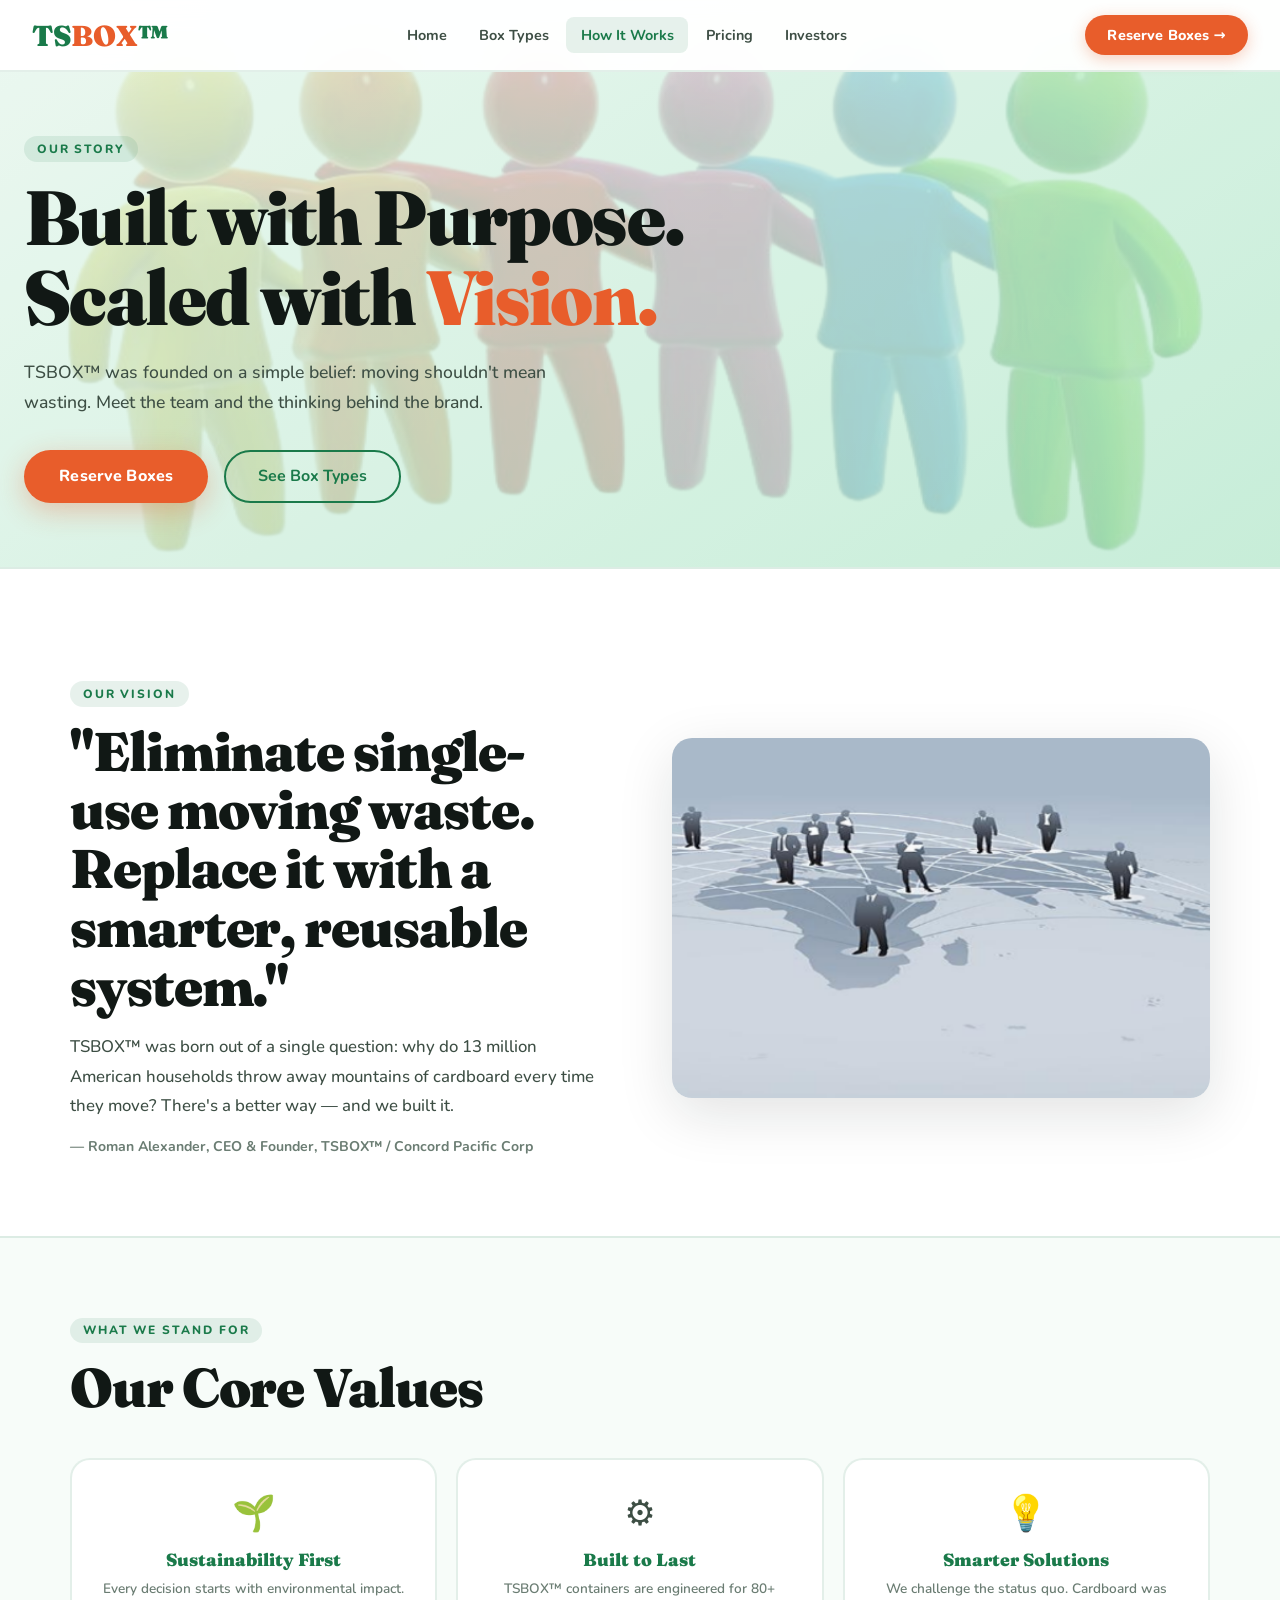
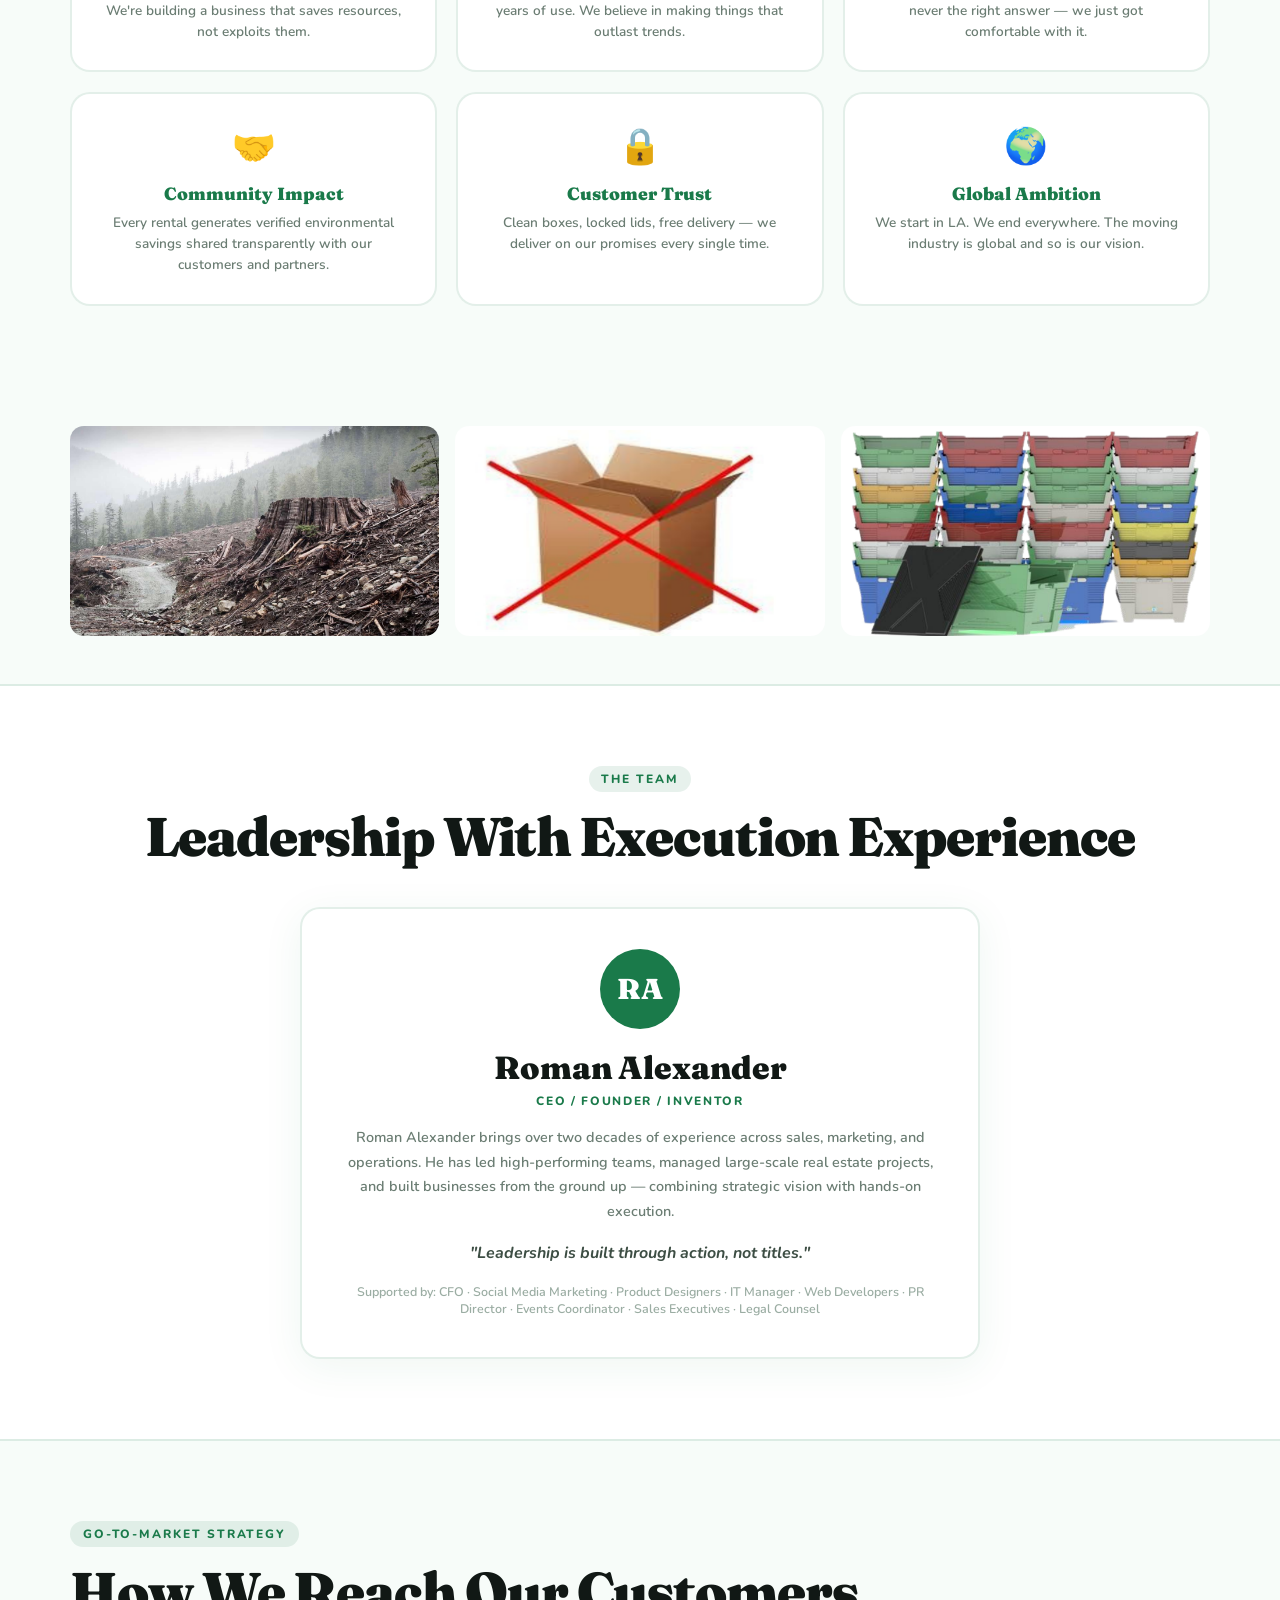
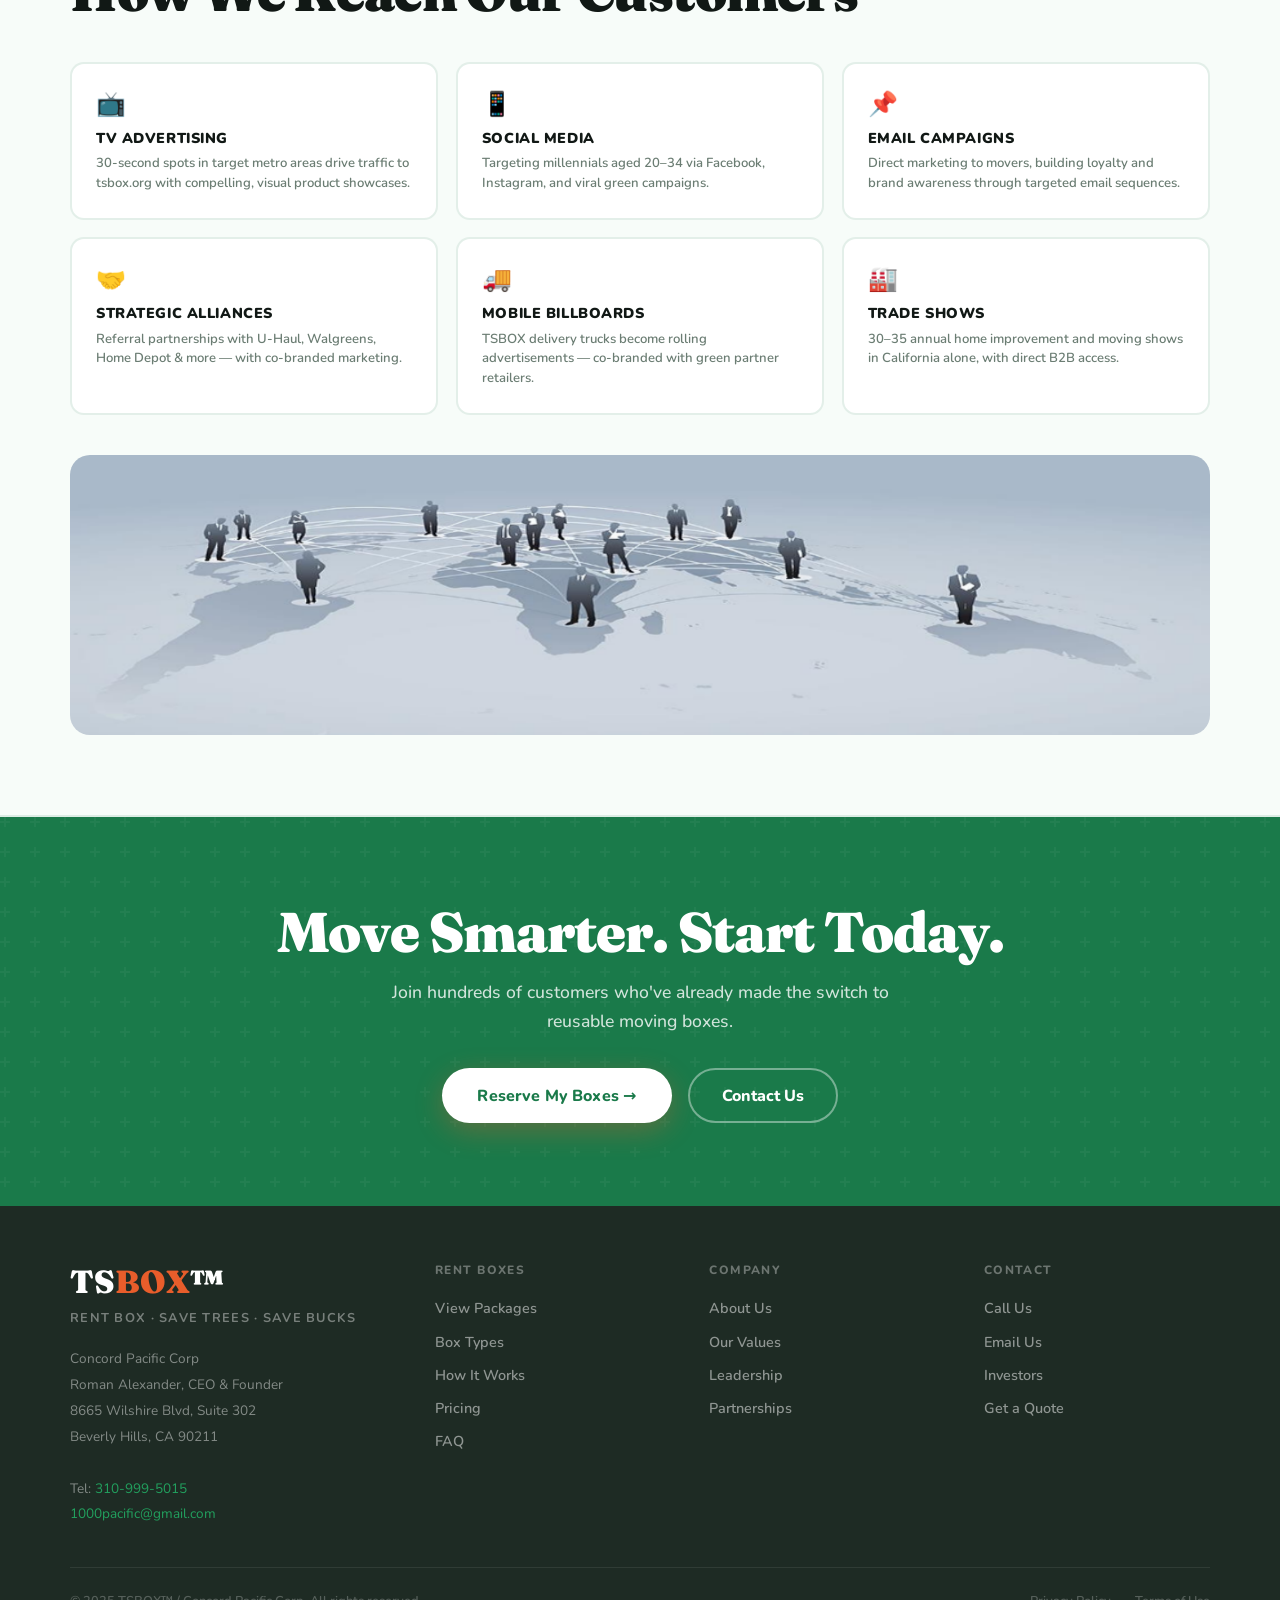
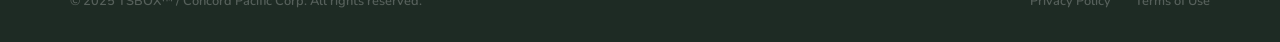
==== commit 62bed563: "test" ====
--- a/about.html
+++ b/about.html
@@ -3,149 +3,157 @@
 <head>
   <meta charset="UTF-8">
   <meta name="viewport" content="width=device-width, initial-scale=1.0">
-  <title>About – TSBOX™</title>
-  <link href="https://fonts.googleapis.com/css2?family=Playfair+Display:wght@400;700;900&family=Outfit:wght@300;400;500;600;700&display=swap" rel="stylesheet">
+  <title>About Us — TSBOX™</title>
+  <link href="https://fonts.googleapis.com/css2?family=Nunito:wght@400;500;600;700;800;900&family=Fraunces:opsz,wght@9..144,400;9..144,600;9..144,700;9..144,900&display=swap" rel="stylesheet">
   <link rel="stylesheet" href="shared.css">
   <style>
-    /* ── VISION ── */
-    .vision-sec{background:var(--bg3);text-align:center;padding:6rem 2rem;}
-    .vision-sec blockquote{font-size:clamp(1.3rem,2.8vw,2rem);font-weight:700;color:var(--dark);line-height:1.4;max-width:780px;margin:1.5rem auto;font-family:'Playfair Display',serif;}
-    .vision-sec cite{font-size:.82rem;color:var(--muted);margin-top:1.5rem;display:block;}
-    .vision-line{width:60px;height:3px;background:linear-gradient(90deg,var(--coral),var(--gold));margin:0 auto;border-radius:2px;}
- 
-    /* ── TEAM ── */
-    .team-card{background:var(--card-bg);border:1px solid rgba(200,134,26,.18);border-radius:14px;padding:2.5rem;max-width:640px;margin:2.5rem auto 0;text-align:center;box-shadow:0 8px 40px rgba(28,28,42,.08);}
-    .team-init{width:72px;height:72px;border-radius:50%;background:linear-gradient(135deg,var(--coral),var(--gold));display:flex;align-items:center;justify-content:center;font-size:1.6rem;font-weight:900;color:#fff;margin:0 auto 1.2rem;font-family:'Playfair Display',serif;}
-    .team-name{font-size:1.8rem;font-weight:900;color:var(--dark);font-family:'Playfair Display',serif;}
-    .team-title{font-size:.7rem;letter-spacing:.14em;text-transform:uppercase;color:var(--gold);font-weight:700;margin:.4rem 0 1rem;}
-    .team-bio{font-size:.85rem;color:var(--muted);line-height:1.65;font-weight:300;}
-    .team-quote{font-size:.9rem;color:var(--muted);font-style:italic;margin-top:1rem;}
-    .team-support{margin-top:1.2rem;font-size:.75rem;color:rgba(28,28,42,.35);}
- 
-    /* ── MARKETING ── */
+    .values-grid{display:grid;grid-template-columns:repeat(3,1fr);gap:1.2rem;margin-top:2.5rem;}
+    .val-card{background:var(--white);border:2px solid var(--divider);border-radius:var(--radius-lg);padding:1.8rem;text-align:center;transition:border-color .2s,transform .3s;}
+    .val-card:hover{border-color:var(--green);transform:translateY(-3px);}
+    .val-icon{font-size:2.2rem;margin-bottom:.8rem;}
+    .val-card h3{font-family:var(--serif);font-size:1.1rem;font-weight:900;color:var(--green);margin-bottom:.5rem;}
+    .val-card p{font-size:.85rem;color:var(--muted);font-weight:600;line-height:1.55;}
+
     .mkt-grid{display:grid;grid-template-columns:repeat(3,1fr);gap:1.1rem;margin-top:2.5rem;}
-    .mkt-card{background:var(--card-bg);border:1px solid var(--card-border);border-radius:10px;padding:1.4rem;transition:border-color .2s,transform .2s,box-shadow .2s;box-shadow:0 2px 10px rgba(28,28,42,.04);}
-    .mkt-card:hover{border-color:rgba(45,125,210,.25);transform:translateY(-2px);box-shadow:0 8px 24px rgba(28,28,42,.09);}
-    .mkt-card .mi{font-size:1.4rem;}
-    .mkt-card h3{font-size:.88rem;font-weight:700;color:var(--sky);margin:.5rem 0;text-transform:uppercase;letter-spacing:.04em;font-family:'Playfair Display',serif;}
-    .mkt-card p{font-size:.77rem;color:var(--muted);line-height:1.5;}
- 
-    /* ── VALUES ── */
-    .values-grid{display:grid;grid-template-columns:repeat(3,1fr);gap:1.2rem;margin-top:2.5rem;}
-    .val-card{background:var(--card-bg);border:1px solid rgba(200,134,26,.12);border-radius:10px;padding:1.6rem;box-shadow:0 2px 12px rgba(28,28,42,.05);text-align:center;}
-    .val-card .vi{font-size:2rem;margin-bottom:.8rem;}
-    .val-card h3{font-size:1rem;font-weight:700;color:var(--gold);font-family:'Playfair Display',serif;margin-bottom:.5rem;}
-    .val-card p{font-size:.78rem;color:var(--muted);line-height:1.5;}
- 
-    @media(max-width:768px){
-      .mkt-grid{grid-template-columns:1fr 1fr;}
-      .values-grid{grid-template-columns:1fr 1fr;}
-    }
-    @media(max-width:480px){
-      .mkt-grid{grid-template-columns:1fr;}
-      .values-grid{grid-template-columns:1fr;}
-    }
+    .mkt-card{background:var(--white);border:2px solid var(--divider);border-radius:var(--radius);padding:1.5rem;transition:border-color .2s,transform .2s;}
+    .mkt-card:hover{border-color:var(--green);transform:translateY(-2px);}
+    .mkt-card .mi{font-size:1.5rem;margin-bottom:.5rem;}
+    .mkt-card h3{font-size:.9rem;font-weight:900;color:var(--ink);margin:.4rem 0;text-transform:uppercase;letter-spacing:.04em;}
+    .mkt-card p{font-size:.82rem;color:var(--muted);font-weight:600;line-height:1.5;}
+
+    .team-card{background:var(--white);border:2px solid var(--divider);border-radius:var(--radius-lg);padding:2.5rem;max-width:680px;margin:2.5rem auto 0;text-align:center;box-shadow:0 8px 40px rgba(26,122,74,.07);}
+    .team-init{width:80px;height:80px;border-radius:50%;background:var(--green);display:flex;align-items:center;justify-content:center;font-size:1.8rem;font-weight:900;color:#fff;margin:0 auto 1.2rem;font-family:var(--serif);}
+    .team-name{font-size:2rem;font-weight:900;color:var(--ink);font-family:var(--serif);}
+    .team-title{font-size:.75rem;letter-spacing:.14em;text-transform:uppercase;color:var(--green);font-weight:800;margin:.4rem 0 1rem;}
+    .team-bio{font-size:.9rem;color:var(--muted);line-height:1.7;font-weight:600;}
+    .team-quote{font-size:1rem;color:var(--body);font-style:italic;margin-top:1.2rem;font-weight:700;}
+    .team-support{margin-top:1.2rem;font-size:.78rem;color:var(--muted-lt);font-weight:600;}
+
+    .photo-row{display:grid;grid-template-columns:repeat(3,1fr);gap:1rem;margin-top:2.5rem;}
+    .photo-row img{width:100%;height:210px;object-fit:cover;border-radius:var(--radius);display:block;transition:transform .4s cubic-bezier(.16,1,.3,1);}
+    .photo-row img:hover{transform:scale(1.03);}
+
+    .two-col-img{display:grid;grid-template-columns:1fr 1fr;gap:4rem;align-items:center;margin-top:2rem;}
+    .two-col-img img{width:100%;height:360px;object-fit:cover;border-radius:var(--radius-lg);box-shadow:0 16px 56px rgba(17,24,21,.12);display:block;}
+    .two-col-img .img-ph{width:100%;height:360px;background:linear-gradient(135deg,#EFF8F3,#CCEEDE);border-radius:var(--radius-lg);display:flex;align-items:center;justify-content:center;font-size:5rem;}
+
+    @media(max-width:768px){.values-grid{grid-template-columns:1fr 1fr;}.mkt-grid{grid-template-columns:1fr 1fr;}.two-col-img{grid-template-columns:1fr;}.photo-row{grid-template-columns:1fr 1fr;}}
+    @media(max-width:480px){.values-grid{grid-template-columns:1fr;}.mkt-grid{grid-template-columns:1fr;}.photo-row{grid-template-columns:1fr;}}
   </style>
 </head>
 <body>
   <script src="shared.js"></script>
- 
-  <!-- PAGE HERO -->
+
   <div class="page-hero" style="position:relative;overflow:hidden;">
-    <div style="position:absolute;inset:0;background:url('img/22.png') center/cover no-repeat;opacity:.2;z-index:0;"></div>
-    <div class="page-hero-glow" style="z-index:1;"></div>
+    <div style="position:absolute;inset:0;background:url('img/22.png') center/cover no-repeat;opacity:.18;z-index:0;"></div>
     <div class="page-hero-inner" style="position:relative;z-index:2;">
-      <div class="page-hero-badge">🌿 Our Story</div>
-      <h1>Built with<br><span class="accent-coral">Purpose.</span><br>Scaled with <span style="color:var(--amber);">Vision.</span></h1>
+      <div class="sec-eyebrow">Our Story</div>
+      <h1>Built with Purpose.<br>Scaled with <span style="color:var(--orange);">Vision.</span></h1>
       <p class="page-hero-sub">TSBOX™ was founded on a simple belief: moving shouldn't mean wasting. Meet the team and the thinking behind the brand.</p>
-      <div style="display:flex;gap:1rem;flex-wrap:wrap;">
-        <a href="invest.html" class="btn-p">Investment Opportunity</a>
-        <a href="solution.html" class="btn-o">See the Product</a>
+      <div class="page-hero-btns">
+        <a href="index.html#order" class="btn-primary">Reserve Boxes</a>
+        <a href="solution.html" class="btn-outline">See Box Types</a>
       </div>
     </div>
   </div>
- 
+
   <div class="divider"></div>
- 
+
   <!-- VISION -->
-  <section class="vision-sec" id="vision">
-    <div class="cont" style="max-width:800px;">
-      <div class="sec-tag" style="text-align:center;">Our Vision</div>
-      <div class="vision-line"></div>
-      <blockquote>"Our goal is simple: eliminate single-use moving waste and replace it with a smarter, reusable system that scales globally."</blockquote>
-      <div class="vision-line"></div>
-      <cite>— Roman Alexander, CEO & Founder, TSBOX™ / Concord Pacific Corp</cite>
-    </div>
-  </section>
- 
-  <div class="divider"></div>
- 
-  <!-- VALUES -->
-  <section class="bg-a" id="values">
+  <section class="bg-white" id="vision">
     <div class="cont">
-      <div class="sec-tag">What We Stand For</div>
-      <h2 class="sec-title">Our Core Values</h2>
-      <div class="values-grid">
-        <div class="val-card"><div class="vi">🌱</div><h3>Sustainability First</h3><p>Every decision starts with its environmental impact. We're building a business that saves resources, not exploits them.</p></div>
-        <div class="val-card"><div class="vi">⚙️</div><h3>Built to Last</h3><p>TSBOX™ containers are engineered for 10+ years of use. We believe in making things that outlast trends.</p></div>
-        <div class="val-card"><div class="vi">💡</div><h3>Smarter Solutions</h3><p>We challenge the status quo. Cardboard was never the right answer — we just got comfortable with it.</p></div>
-        <div class="val-card"><div class="vi">🤝</div><h3>Community Impact</h3><p>Every rental generates verified environmental savings shared transparently with customers and partners.</p></div>
-        <div class="val-card"><div class="vi">📈</div><h3>Investor Aligned</h3><p>Doing good and doing well aren't opposites. TSBOX™ proves sustainability is a business advantage, not a cost.</p></div>
-        <div class="val-card"><div class="vi">🌍</div><h3>Global Ambition</h3><p>We start in LA. We end everywhere. The moving industry is global and so is our vision.</p></div>
+      <div class="two-col-img">
+        <div class="reveal">
+          <div class="sec-eyebrow">Our Vision</div>
+          <h2 class="sec-title">"Eliminate single-use moving waste. Replace it with a smarter, reusable system."</h2>
+          <p class="sec-body">TSBOX™ was born out of a single question: why do 13 million American households throw away mountains of cardboard every time they move? There's a better way — and we built it.</p>
+          <p style="font-size:.88rem;color:var(--muted);font-weight:700;margin-top:1rem;">— Roman Alexander, CEO &amp; Founder, TSBOX™ / Concord Pacific Corp</p>
+        </div>
+        <div class="reveal">
+          <img src="img/24.png" alt="TSBOX brand vision" onerror="this.style.display='none';this.nextElementSibling.style.display='flex'">
+          <div class="img-ph" style="display:none;">🌿</div>
+        </div>
       </div>
     </div>
   </section>
- 
+
   <div class="divider"></div>
- 
+
+  <!-- VALUES -->
+  <section class="bg-cream" id="values">
+    <div class="cont">
+      <div class="sec-eyebrow">What We Stand For</div>
+      <h2 class="sec-title">Our Core Values</h2>
+      <div class="values-grid">
+        <div class="val-card reveal"><div class="val-icon">🌱</div><h3>Sustainability First</h3><p>Every decision starts with environmental impact. We're building a business that saves resources, not exploits them.</p></div>
+        <div class="val-card reveal"><div class="val-icon">⚙️</div><h3>Built to Last</h3><p>TSBOX™ containers are engineered for 80+ years of use. We believe in making things that outlast trends.</p></div>
+        <div class="val-card reveal"><div class="val-icon">💡</div><h3>Smarter Solutions</h3><p>We challenge the status quo. Cardboard was never the right answer — we just got comfortable with it.</p></div>
+        <div class="val-card reveal"><div class="val-icon">🤝</div><h3>Community Impact</h3><p>Every rental generates verified environmental savings shared transparently with our customers and partners.</p></div>
+        <div class="val-card reveal"><div class="val-icon">🔒</div><h3>Customer Trust</h3><p>Clean boxes, locked lids, free delivery — we deliver on our promises every single time.</p></div>
+        <div class="val-card reveal"><div class="val-icon">🌍</div><h3>Global Ambition</h3><p>We start in LA. We end everywhere. The moving industry is global and so is our vision.</p></div>
+      </div>
+    </div>
+  </section>
+
+  <!-- PHOTO ROW -->
+  <div style="padding:0 1.5rem 3rem;background:var(--cream);">
+    <div class="cont">
+      <div class="photo-row">
+        <img src="img/2.png" alt="Green moving" onerror="this.style.background='#CCEEDE';this.src='';this.alt=''">
+        <img src="img/3.png" alt="TSBOX in action" onerror="this.style.background='#B9E7CD';this.src='';this.alt=''">
+        <img src="img/10.png" alt="Sustainable packaging" onerror="this.style.background='#96D4B4';this.src='';this.alt=''">
+      </div>
+    </div>
+  </div>
+
+  <div class="divider"></div>
+
   <!-- TEAM -->
-  <section class="bg-b" id="team" style="text-align:center;">
-    <div class="cont">
-      <div class="sec-tag">The Team</div>
+  <section class="bg-white" id="team">
+    <div class="cont" style="text-align:center;">
+      <div class="sec-eyebrow">The Team</div>
       <h2 class="sec-title">Leadership With Execution Experience</h2>
-      <div class="team-card">
+      <div class="team-card reveal">
         <div class="team-init">RA</div>
         <div class="team-name">Roman Alexander</div>
         <div class="team-title">CEO / Founder / Inventor</div>
-        <p class="team-bio">Roman Alexander brings over two decades of experience across sales, marketing, and operations. He has led high-performing teams, managed large-scale real estate projects, and built businesses from the ground up—combining strategic vision with hands-on execution.</p>
+        <p class="team-bio">Roman Alexander brings over two decades of experience across sales, marketing, and operations. He has led high-performing teams, managed large-scale real estate projects, and built businesses from the ground up — combining strategic vision with hands-on execution.</p>
         <p class="team-quote">"Leadership is built through action, not titles."</p>
         <p class="team-support">Supported by: CFO · Social Media Marketing · Product Designers · IT Manager · Web Developers · PR Director · Events Coordinator · Sales Executives · Legal Counsel</p>
       </div>
     </div>
   </section>
- 
+
   <div class="divider"></div>
- 
+
   <!-- MARKETING -->
-  <section class="bg-a" id="marketing">
+  <section class="bg-cream" id="marketing">
     <div class="cont">
-      <div class="sec-tag">Go-To-Market Strategy</div>
-      <h2 class="sec-title">How We Reach the Market</h2>
+      <div class="sec-eyebrow">Go-To-Market Strategy</div>
+      <h2 class="sec-title">How We Reach Our Customers</h2>
       <div class="mkt-grid">
-        <div class="mkt-card"><div class="mi">📺</div><h3>TV Advertising</h3><p>30-second spots in target metro areas drive traffic to tsbox.org with compelling, visually rich product showcases.</p></div>
-        <div class="mkt-card"><div class="mi">📱</div><h3>Social Media</h3><p>Targeting millennials aged 20–34 — 82% of whom use social networks — via Facebook, Instagram, and viral green campaigns.</p></div>
-        <div class="mkt-card"><div class="mi">📌</div><h3>Email Campaigns</h3><p>Direct marketing to movers, building loyalty and brand awareness through targeted, segmented email sequences.</p></div>
-        <div class="mkt-card"><div class="mi">🤝</div><h3>Strategic Alliances</h3><p>Referral partnerships with U-Haul, Walgreens, Home Depot & more — with 15% commissions and co-branded marketing.</p></div>
-        <div class="mkt-card"><div class="mi">🚚</div><h3>Mobile Billboards</h3><p>TSBOX delivery trucks become rolling advertisements — co-branded with green partner retailers for maximum visibility.</p></div>
-        <div class="mkt-card"><div class="mi">🏭</div><h3>Trade Shows</h3><p>30–35 annual home improvement and moving shows in California alone, with direct B2B access to motivated buyers.</p></div>
+        <div class="mkt-card reveal"><div class="mi">📺</div><h3>TV Advertising</h3><p>30-second spots in target metro areas drive traffic to tsbox.org with compelling, visual product showcases.</p></div>
+        <div class="mkt-card reveal"><div class="mi">📱</div><h3>Social Media</h3><p>Targeting millennials aged 20–34 via Facebook, Instagram, and viral green campaigns.</p></div>
+        <div class="mkt-card reveal"><div class="mi">📌</div><h3>Email Campaigns</h3><p>Direct marketing to movers, building loyalty and brand awareness through targeted email sequences.</p></div>
+        <div class="mkt-card reveal"><div class="mi">🤝</div><h3>Strategic Alliances</h3><p>Referral partnerships with U-Haul, Walgreens, Home Depot &amp; more — with co-branded marketing.</p></div>
+        <div class="mkt-card reveal"><div class="mi">🚚</div><h3>Mobile Billboards</h3><p>TSBOX delivery trucks become rolling advertisements — co-branded with green partner retailers.</p></div>
+        <div class="mkt-card reveal"><div class="mi">🏭</div><h3>Trade Shows</h3><p>30–35 annual home improvement and moving shows in California alone, with direct B2B access.</p></div>
       </div>
-      <div class=" " style="margin-top:3rem;">
-        <img src="img/24.png" alt="Marketing and social media" loading="lazy">
-         
+      <div style="margin-top:2.5rem;border-radius:var(--radius-lg);overflow:hidden;height:280px;" class="reveal">
+        <img src="img/24.png" alt="Marketing and brand outreach" style="width:100%;height:100%;object-fit:cover;display:block;" onerror="this.parentElement.style.background='var(--green-bg)';this.style.display='none'">
       </div>
     </div>
   </section>
- 
+
   <div class="divider"></div>
 
-  <!-- CTA -->
-  <section class="cta">
-    <h2>Move Smarter. Invest Smarter.</h2>
-    <p>Be part of the shift toward a more efficient, sustainable moving system. Reach out to access the full business plan.</p>
+  <section class="cta-strip">
+    <h2>Move Smarter. Start Today.</h2>
+    <p>Join hundreds of customers who've already made the switch to reusable moving boxes.</p>
     <div style="display:flex;gap:1rem;justify-content:center;flex-wrap:wrap;">
-      <a href="mailto:1000pacific@gmail.com" class="btn-dark">Contact Investor Relations</a>
+      <a href="index.html#order" class="btn-primary" style="background:#fff;color:var(--green);">Reserve My Boxes →</a>
+      <a href="mailto:1000pacific@gmail.com" style="display:inline-flex;align-items:center;gap:.5rem;border:2.5px solid rgba(255,255,255,.4);color:#fff;padding:.9rem 2rem;border-radius:100px;font-size:1rem;font-weight:800;">Contact Us</a>
     </div>
   </section>
-
 </body>
 </html>
--- a/shared.css
+++ b/shared.css
@@ -1,575 +1,385 @@
-/* ─── TSBOX™ DESIGN SYSTEM — v2 Green Edition ─── */
-@import url('https://fonts.googleapis.com/css2?family=DM+Serif+Display:ital@0;1&family=DM+Sans:ital,opsz,wght@0,9..40,300;0,9..40,400;0,9..40,500;0,9..40,600;0,9..40,700;1,9..40,300&display=swap');
+/* ─── TSBOX™ DESIGN SYSTEM — Rental Portal Edition ─── */
+@import url('https://fonts.googleapis.com/css2?family=Nunito:wght@400;500;600;700;800;900&family=Fraunces:opsz,wght@9..144,400;9..144,600;9..144,700;9..144,900&display=swap');
 
 :root {
-  /* ── Forest Green Palette ── */
-  --forest:      #c2f5ac;
-  --forest-deep: #a8e893;
-  --forest-dark: #2d6a4f;
-  --forest-mid:  #52b788;
-  --forest-bg:   rgba(194,245,172,.18);
-
-  /* ── Neutrals (greened) ── */
-  --cream:    #fafff7;
-  --cream2:   #eef9e8;
-  --cream3:   #e0f2d8;
-  --white:    #FFFFFF;
-  --ink:      #151412;
-  --ink2:     #2A2722;
-  --muted:    #5a6b5e;
-  --muted2:   #8a9e8d;
-
-  /* ── Accents ── */
-  --coral:    #D94F3D;
-  --coral-lt: #F0685A;
-  --coral-bg: rgba(217,79,61,.08);
-  --amber:    #C47B1A;
-  --amber-lt: #E09B35;
-  --amber-bg: rgba(196,123,26,.09);
-  --green:    #2d6a4f;
-  --green-bg: rgba(45,106,79,.1);
-  --blue:     #2563EB;
-
-  /* ── Surfaces ── */
-  --card:     #FFFFFF;
-  --card-bg:  #FFFFFF;
-  --card-bdr: rgba(21,20,18,.07);
-  --card-border: rgba(45,106,79,.12);
-  --divider:  rgba(45,106,79,.1);
-
-  /* ── Typography ── */
-  --serif:    'DM Serif Display', Georgia, serif;
-  --sans:     'DM Sans', system-ui, sans-serif;
-
-  /* ── Spacing ── */
-  --section-pad: 6rem 2rem;
-  --nav-h: 68px;
-  --radius: 12px;
-  --radius-lg: 18px;
-}
-
-/* ── RESET ── */
+  /* Primary Brand */
+  --green:      #1A7A4A;
+  --green-lt:   #22A05E;
+  --green-dk:   #125534;
+  --green-bg:   rgba(26,122,74,.1);
+  --green-glow: rgba(26,122,74,.18);
+
+  /* Accent */
+  --orange:     #E85D2B;
+  --orange-lt:  #FF7342;
+  --orange-bg:  rgba(232,93,43,.1);
+  --sky:        #2873C4;
+
+  /* Neutrals */
+  --ink:        #111815;
+  --ink2:       #1E2B24;
+  --body:       #3D4E44;
+  --muted:      #6B7D73;
+  --muted-lt:   #9BADA3;
+  --divider:    rgba(26,122,74,.12);
+  --cream:      #F7FCF9;
+  --white:      #FFFFFF;
+
+  /* Surfaces */
+  --card:       #FFFFFF;
+  --card-bdr:   rgba(17,24,21,.07);
+
+  /* Typography */
+  --serif:      'Fraunces', Georgia, serif;
+  --sans:       'Nunito', system-ui, sans-serif;
+
+  /* Layout */
+  --nav-h:      72px;
+  --radius:     14px;
+  --radius-lg:  20px;
+  --section-pad: 5rem 1.5rem;
+  --max-w:      1140px;
+}
+
 *, *::before, *::after { box-sizing: border-box; margin: 0; padding: 0; }
 html { scroll-behavior: smooth; font-size: 16px; }
 body {
   font-family: var(--sans);
   background: var(--cream);
-  color: var(--ink2);
+  color: var(--body);
   overflow-x: hidden;
   -webkit-font-smoothing: antialiased;
 }
 img { display: block; max-width: 100%; }
 a { text-decoration: none; }
-
-/* ── SCROLLBAR ── */
 ::-webkit-scrollbar { width: 6px; }
 ::-webkit-scrollbar-track { background: var(--cream); }
-::-webkit-scrollbar-thumb { background: var(--forest-mid); border-radius: 3px; }
-
-/* ═══════════════════════════════
+::-webkit-scrollbar-thumb { background: var(--green-lt); border-radius: 3px; }
+
+/* ═══════════════════════════
    NAV
-═══════════════════════════════ */
+═══════════════════════════ */
 nav {
   position: fixed; top: 0; left: 0; right: 0; z-index: 999;
   height: var(--nav-h);
   display: flex; align-items: center; justify-content: space-between;
-  padding: 0 2.5rem;
-  background: rgba(255,255,255,.94);
-  border-bottom: 1px solid var(--divider);
-  backdrop-filter: blur(20px) saturate(180%);
-  -webkit-backdrop-filter: blur(20px) saturate(180%);
+  padding: 0 2rem;
+  background: rgba(255,255,255,.96);
+  border-bottom: 2px solid var(--divider);
+  backdrop-filter: blur(16px);
 }
 .logo {
   font-family: var(--serif);
-  font-size: 1.6rem;
-  color: var(--forest-dark);
-  letter-spacing: .02em;
-  transition: opacity .2s;
-}
-.logo span { color: var(--coral); }
-.logo:hover { opacity: .8; }
-
-.nav-links {
-  display: flex; gap: 0; list-style: none;
-}
+  font-size: 1.8rem;
+  font-weight: 900;
+  color: var(--green);
+  letter-spacing: -.01em;
+}
+.logo span { color: var(--orange); }
+.logo:hover { opacity: .85; }
+
+.nav-links { display: flex; gap: .2rem; list-style: none; }
 .nav-links a {
-  color: var(--muted);
-  font-size: .8rem;
+  color: var(--body);
+  font-size: .9rem;
+  font-weight: 700;
+  padding: .5rem .9rem;
+  border-radius: 8px;
+  transition: color .2s, background .2s;
+}
+.nav-links a:hover, .nav-links a.active {
+  color: var(--green);
+  background: var(--green-bg);
+}
+
+.nav-cta {
+  background: var(--orange);
+  color: #fff;
+  padding: .6rem 1.4rem;
+  border-radius: 100px;
+  font-size: .9rem;
+  font-weight: 800;
+  letter-spacing: .01em;
+  transition: background .2s, transform .15s;
+  box-shadow: 0 4px 16px rgba(232,93,43,.3);
+}
+.nav-cta:hover { background: var(--orange-lt); transform: translateY(-1px); }
+
+.nav-hamburger {
+  display: none; flex-direction: column; gap: 5px;
+  cursor: pointer; padding: .5rem; background: none; border: none;
+}
+.nav-hamburger span {
+  width: 24px; height: 2.5px; background: var(--ink);
+  border-radius: 2px; transition: all .3s;
+}
+
+/* ═══════════════════════════
+   LAYOUT
+═══════════════════════════ */
+section { padding: var(--section-pad); }
+.cont { max-width: var(--max-w); margin: 0 auto; }
+.bg-white { background: var(--white); }
+.bg-cream { background: var(--cream); }
+.bg-green { background: var(--green); }
+.bg-light { background: #EFF8F3; }
+
+.divider { height: 2px; background: var(--divider); }
+
+.sec-eyebrow {
+  display: inline-block;
+  font-size: .75rem; font-weight: 800;
+  letter-spacing: .16em; text-transform: uppercase;
+  color: var(--green);
+  background: var(--green-bg);
+  padding: .3rem .8rem;
+  border-radius: 100px;
+  margin-bottom: 1rem;
+}
+.sec-title {
+  font-family: var(--serif);
+  font-size: clamp(2.2rem, 4.5vw, 3.4rem);
+  line-height: 1.08;
+  color: var(--ink);
+  font-weight: 900;
+  letter-spacing: -.02em;
+  margin-bottom: 1rem;
+}
+.sec-body {
+  font-size: 1.05rem;
+  color: var(--body);
+  line-height: 1.75;
   font-weight: 500;
-  letter-spacing: .06em;
-  text-transform: uppercase;
-  padding: .5rem 1rem;
-  border-radius: 6px;
-  transition: color .2s, background .2s;
-}
-.nav-links a:hover, .nav-links a.active {
-  color: var(--forest-dark);
-  background: var(--forest-bg);
-}
-.nav-links a.active { color: var(--forest-dark); }
-
-.nav-btn {
-  background: var(--forest-dark);
-  color: #fff;
-  padding: .55rem 1.4rem;
-  border-radius: 100px;
-  font-size: .78rem;
-  font-weight: 600;
-  letter-spacing: .06em;
-  text-transform: uppercase;
-  transition: background .2s, transform .15s, box-shadow .2s;
-  box-shadow: 0 4px 16px rgba(45,106,79,.28);
-}
-.nav-btn:hover {
-  background: var(--forest-mid);
-  transform: translateY(-1px);
-  box-shadow: 0 8px 24px rgba(45,106,79,.38);
-}
-
-/* Mobile nav toggle */
-.nav-hamburger {
-  display: none;
-  flex-direction: column;
-  gap: 5px;
-  cursor: pointer;
-  padding: .5rem;
-  background: none;
-  border: none;
-}
-.nav-hamburger span {
-  width: 22px;
-  height: 2px;
-  background: var(--ink);
-  border-radius: 1px;
-  transition: all .3s;
-}
-
-/* ═══════════════════════════════
-   LAYOUT PRIMITIVES
-═══════════════════════════════ */
-section { padding: var(--section-pad); }
-.cont { max-width: 1100px; margin: 0 auto; }
-.bg-a { background: var(--cream2); }
-.bg-b { background: var(--cream3); }
-.bg-white { background: var(--white); }
-
-.two-col {
-  display: grid;
-  grid-template-columns: 1fr 1fr;
-  gap: 4rem;
-  align-items: center;
-}
-
-/* ── SECTION LABELS ── */
-.sec-tag {
+  max-width: 580px;
+}
+
+/* ═══════════════════════════
+   BUTTONS
+═══════════════════════════ */
+.btn-primary {
   display: inline-flex; align-items: center; gap: .5rem;
-  font-size: .7rem;
-  font-weight: 600;
-  letter-spacing: .18em;
-  text-transform: uppercase;
-  color: var(--forest-dark);
-  margin-bottom: 1rem;
-}
-.sec-tag::before {
-  content: '';
-  display: block;
-  width: 18px; height: 2px;
-  background: var(--forest-dark);
-  border-radius: 1px;
-}
-
-.sec-title {
-  font-family: var(--serif);
-  font-size: clamp(2rem, 4.5vw, 3.2rem);
-  line-height: 1.1;
+  background: var(--orange);
+  color: #fff;
+  padding: .9rem 2.2rem;
+  border-radius: 100px;
+  font-size: 1rem;
+  font-weight: 800;
+  letter-spacing: .01em;
+  box-shadow: 0 8px 28px rgba(232,93,43,.32);
+  transition: all .25s cubic-bezier(.16,1,.3,1);
+}
+.btn-primary:hover {
+  background: var(--orange-lt);
+  transform: translateY(-2px);
+  box-shadow: 0 14px 40px rgba(232,93,43,.42);
+}
+
+.btn-secondary {
+  display: inline-flex; align-items: center; gap: .5rem;
+  background: var(--green);
+  color: #fff;
+  padding: .9rem 2.2rem;
+  border-radius: 100px;
+  font-size: 1rem;
+  font-weight: 800;
+  letter-spacing: .01em;
+  box-shadow: 0 8px 28px rgba(26,122,74,.32);
+  transition: all .25s cubic-bezier(.16,1,.3,1);
+}
+.btn-secondary:hover {
+  background: var(--green-lt);
+  transform: translateY(-2px);
+}
+
+.btn-outline {
+  display: inline-flex; align-items: center; gap: .5rem;
+  border: 2.5px solid var(--green);
+  color: var(--green);
+  padding: .85rem 2rem;
+  border-radius: 100px;
+  font-size: 1rem;
+  font-weight: 700;
+  transition: all .2s;
+  background: transparent;
+}
+.btn-outline:hover {
+  background: var(--green);
+  color: #fff;
+}
+
+/* ═══════════════════════════
+   PAGE HERO (subpages)
+═══════════════════════════ */
+.page-hero {
+  padding: calc(var(--nav-h) + 4rem) 1.5rem 4rem;
+  background: linear-gradient(145deg, #E8F7EE 0%, #D1F0DF 50%, #BBEAD0 100%);
+  position: relative; overflow: hidden;
+}
+.page-hero-inner { max-width: var(--max-w); position: relative; z-index: 2; }
+.page-hero h1 {
+  font-family: var(--serif);
+  font-size: clamp(2.8rem, 6vw, 5rem);
+  font-weight: 900;
   color: var(--ink);
+  letter-spacing: -.02em;
+  line-height: 1.05;
   margin-bottom: 1.2rem;
-  font-weight: 400;
-  letter-spacing: -.01em;
-}
-.sec-body {
-  font-size: 1rem;
-  color: var(--muted);
-  line-height: 1.8;
-  max-width: 560px;
-  font-weight: 300;
-}
-
-/* ── ACCENT TEXT ── */
-.accent-coral { color: var(--coral); font-style: italic; }
-.accent-amber { color: var(--amber); }
-.accent-green { color: var(--forest-dark); }
-
-/* ── DIVIDER ── */
-.divider {
-  height: 1px;
-  background: var(--divider);
-  max-width: 100%;
-}
-
-/* ── IMAGES ── */
-.sec-img {
-  width: 100%;
-  height: 340px;
-  object-fit: cover;
-  border-radius: var(--radius-lg);
-  margin: 2.5rem 0;
-  box-shadow: 0 20px 60px rgba(21,20,18,.1);
-}
-.sec-img-sm { height: 260px; }
-
-/* ── GALLERY ROW ── */
-.gallery-row {
-  display: grid;
-  grid-template-columns: repeat(3, 1fr);
-  gap: 1rem;
-  margin-top: 2.5rem;
-}
-.gallery-row img {
-  width: 100%;
-  height: 200px;
-  object-fit: cover;
-  border-radius: var(--radius);
-  transition: transform .4s cubic-bezier(.16,1,.3,1), box-shadow .4s;
-  box-shadow: 0 4px 20px rgba(21,20,18,.08);
-}
-.gallery-row img:hover {
-  transform: scale(1.03) translateY(-3px);
-  box-shadow: 0 16px 48px rgba(21,20,18,.14);
-}
-
-/* ── PILL BADGE ── */
-.pill {
-  display: inline-flex; align-items: center;
-  background: var(--forest-bg);
-  border: 1px solid rgba(45,106,79,.2);
-  color: var(--forest-dark);
-  font-size: .65rem;
-  font-weight: 600;
-  letter-spacing: .1em;
-  text-transform: uppercase;
-  padding: .25rem .7rem;
-  border-radius: 100px;
-  vertical-align: middle;
-  margin-left: .4rem;
-}
-
-/* ═══════════════════════════════
-   BUTTONS
-═══════════════════════════════ */
-.btn-p {
-  display: inline-flex; align-items: center; gap: .4rem;
-  background: var(--forest-dark);
-  color: #fff;
-  padding: .85rem 2rem;
-  border-radius: 100px;
-  font-size: .84rem;
-  font-weight: 600;
-  letter-spacing: .04em;
-  text-transform: uppercase;
-  box-shadow: 0 8px 28px rgba(45,106,79,.28);
-  transition: all .25s cubic-bezier(.16,1,.3,1);
-}
-.btn-p:hover {
-  background: var(--forest-mid);
-  transform: translateY(-2px);
-  box-shadow: 0 14px 40px rgba(45,106,79,.38);
-}
-
-.btn-o {
-  display: inline-flex; align-items: center;
-  border: 1.5px solid rgba(45,106,79,.25);
-  color: var(--forest-dark);
-  padding: .85rem 2rem;
-  border-radius: 100px;
-  font-size: .84rem;
+}
+.page-hero-sub {
+  font-size: 1.1rem;
+  color: var(--body);
+  max-width: 540px;
+  line-height: 1.7;
   font-weight: 500;
-  letter-spacing: .04em;
-  text-transform: uppercase;
-  transition: border-color .2s, color .2s, background .2s;
-  background: rgba(194,245,172,.15);
-}
-.btn-o:hover {
-  border-color: var(--forest-dark);
-  color: var(--forest-dark);
-  background: var(--forest-bg);
-}
-
-.btn-dark {
-  display: inline-flex; align-items: center;
-  background: var(--ink);
-  color: #fff;
-  padding: .85rem 2.2rem;
-  border-radius: 100px;
-  font-size: .84rem;
-  font-weight: 600;
-  letter-spacing: .04em;
-  text-transform: uppercase;
-  transition: background .2s, transform .2s;
-}
-.btn-dark:hover {
-  background: var(--ink2);
-  transform: translateY(-1px);
-}
-
-/* ═══════════════════════════════
-   PAGE HERO (sub-pages)
-═══════════════════════════════ */
-.page-hero {
-  padding: calc(var(--nav-h) + 5rem) 2rem 5.5rem;
-  background: linear-gradient(160deg, var(--white) 0%, var(--forest) 60%, var(--forest-deep) 100%);
-  position: relative;
-  overflow: hidden;
-}
-.page-hero::after {
-  content: '';
-  position: absolute;
-  bottom: 0; left: 0; right: 0;
-  height: 1px;
-  background: var(--divider);
-}
-.page-hero-dots {
-  position: absolute; inset: 0;
-  opacity: .07;
-  background-image: url("data:image/svg+xml,%3Csvg viewBox='0 0 256 256' xmlns='http://www.w3.org/2000/svg'%3E%3Cfilter id='noise'%3E%3CfeTurbulence type='fractalNoise' baseFrequency='0.9' numOctaves='4' stitchTiles='stitch'/%3E%3C/filter%3E%3Crect width='100%25' height='100%25' filter='url(%23noise)'/%3E%3C/svg%3E");
-  background-size: 200px;
-}
-.page-hero-noise {
-  position: absolute; inset: 0;
-  opacity: .03;
-  background-image: url("data:image/svg+xml,%3Csvg viewBox='0 0 256 256' xmlns='http://www.w3.org/2000/svg'%3E%3Cfilter id='noise'%3E%3CfeTurbulence type='fractalNoise' baseFrequency='0.9' numOctaves='4' stitchTiles='stitch'/%3E%3C/filter%3E%3Crect width='100%25' height='100%25' filter='url(%23noise)'/%3E%3C/svg%3E");
-  background-size: 200px;
-}
-.page-hero-glow {
-  position: absolute;
-  top: -20%; right: -10%;
-  width: 60%; height: 80%;
-  background: radial-gradient(ellipse, rgba(45,106,79,.1) 0%, transparent 70%);
-  pointer-events: none;
-}
-.page-hero-inner {
-  position: relative; z-index: 2;
-  max-width: 900px;
-}
-.page-hero-badge {
-  display: inline-flex; align-items: center; gap: .5rem;
-  background: rgba(45,106,79,.12);
-  border: 1px solid rgba(45,106,79,.2);
-  color: var(--forest-dark);
-  font-size: .7rem;
-  font-weight: 600;
-  letter-spacing: .14em;
-  text-transform: uppercase;
-  padding: .4rem 1rem;
-  border-radius: 100px;
-  margin-bottom: 1.8rem;
-}
-.page-hero h1 {
-  font-family: var(--serif);
-  font-size: clamp(3rem, 7.5vw, 6rem);
-  font-weight: 400;
-  line-height: 1;
-  color: var(--ink);
-  margin-bottom: 1.3rem;
-  letter-spacing: -.02em;
-}
-.page-hero-sub {
-  font-size: 1.05rem;
-  color: var(--muted);
-  max-width: 520px;
-  line-height: 1.75;
-  font-weight: 300;
-  margin-bottom: 2.2rem;
-}
-.hero-btns { display: flex; gap: 1rem; flex-wrap: wrap; }
-
-/* ═══════════════════════════════
+  margin-bottom: 2rem;
+}
+.page-hero-btns { display: flex; gap: 1rem; flex-wrap: wrap; }
+
+/* ═══════════════════════════
    CTA STRIP
-═══════════════════════════════ */
-.cta {
-  background: linear-gradient(135deg, var(--forest-dark) 0%, #1a3d2b 100%);
-  padding: 6rem 2rem;
+═══════════════════════════ */
+.cta-strip {
+  background: var(--green);
+  padding: 5rem 1.5rem;
   text-align: center;
   position: relative;
   overflow: hidden;
 }
-.cta::before {
+.cta-strip::before {
   content: '';
   position: absolute; inset: 0;
-  background: radial-gradient(ellipse at 50% 0%, rgba(194,245,172,.18) 0%, transparent 60%);
-}
-.cta > * { position: relative; z-index: 1; }
-.cta h2 {
-  font-family: var(--serif);
-  font-size: clamp(2.2rem, 5.5vw, 4rem);
-  color: #fff;
-  font-weight: 400;
-  margin-bottom: 1rem;
-  letter-spacing: -.01em;
-}
-.cta p {
-  font-size: 1rem;
-  color: rgba(255,255,255,.55);
-  max-width: 440px;
-  margin: 0 auto 2.2rem;
+  background: url("data:image/svg+xml,%3Csvg width='60' height='60' viewBox='0 0 60 60' xmlns='http://www.w3.org/2000/svg'%3E%3Cg fill='none' fill-rule='evenodd'%3E%3Cg fill='%23ffffff' fill-opacity='0.04'%3E%3Cpath d='M36 34v-4h-2v4h-4v2h4v4h2v-4h4v-2h-4zm0-30V0h-2v4h-4v2h4v4h2V6h4V4h-4zM6 34v-4H4v4H0v2h4v4h2v-4h4v-2H6zM6 4V0H4v4H0v2h4v4h2V6h4V4H6z'/%3E%3C/g%3E%3C/g%3E%3C/svg%3E");
+}
+.cta-strip > * { position: relative; z-index: 1; }
+.cta-strip h2 {
+  font-family: var(--serif);
+  font-size: clamp(2rem, 4.5vw, 3.5rem);
+  color: #fff;
+  font-weight: 900;
+  margin-bottom: .8rem;
+  letter-spacing: -.02em;
+}
+.cta-strip p {
+  font-size: 1.1rem;
+  color: rgba(255,255,255,.8);
+  max-width: 500px;
+  margin: 0 auto 2rem;
+  font-weight: 500;
   line-height: 1.65;
-  font-weight: 300;
-}
-
-/* ═══════════════════════════════
+}
+
+/* ═══════════════════════════
    FOOTER
-═══════════════════════════════ */
+═══════════════════════════ */
 footer {
-  background: #0d1a0e;
-  padding: 3.5rem 2rem 2.5rem;
-  border-top: 1px solid rgba(194,245,172,.1);
+  background: var(--ink2);
+  padding: 3.5rem 1.5rem 2rem;
+  border-top: 3px solid var(--green);
 }
 .footer-inner {
-  max-width: 1100px;
+  max-width: var(--max-w);
   margin: 0 auto;
   display: grid;
-  grid-template-columns: 1.4fr 1fr 1fr 1.2fr;
+  grid-template-columns: 1.4fr 1fr 1fr 1fr;
   gap: 3rem;
-  padding-bottom: 3rem;
-  border-bottom: 1px solid rgba(194,245,172,.07);
-}
-.f-brand {}
+  padding-bottom: 2.5rem;
+  border-bottom: 1px solid rgba(255,255,255,.08);
+}
 .f-logo {
   font-family: var(--serif);
-  font-size: 1.8rem;
-  color: var(--forest);
-  letter-spacing: .02em;
-}
-.f-logo span { color: rgba(255,255,255,.5); }
+  font-size: 2rem;
+  font-weight: 900;
+  color: #fff;
+}
+.f-logo span { color: var(--orange); }
 .f-tagline {
-  font-size: .75rem;
-  letter-spacing: .14em;
-  text-transform: uppercase;
-  color: rgba(255,255,255,.2);
+  font-size: .8rem; font-weight: 700;
+  letter-spacing: .1em; text-transform: uppercase;
+  color: rgba(255,255,255,.4);
   margin: .5rem 0 1.2rem;
 }
-.f-addr {
-  font-size: .78rem;
-  color: rgba(255,255,255,.28);
-  line-height: 1.9;
-}
-.f-addr a { color: var(--forest-mid); }
+.f-addr { font-size: .85rem; color: rgba(255,255,255,.45); line-height: 1.9; }
+.f-addr a { color: var(--green-lt); }
 .f-addr a:hover { text-decoration: underline; }
 
 .f-col h4 {
-  font-size: .7rem;
-  letter-spacing: .14em;
-  text-transform: uppercase;
-  color: rgba(255,255,255,.25);
-  font-weight: 600;
-  margin-bottom: 1.2rem;
+  font-size: .75rem; letter-spacing: .12em; text-transform: uppercase;
+  color: rgba(255,255,255,.35); font-weight: 800; margin-bottom: 1.2rem;
 }
 .f-col ul { list-style: none; display: flex; flex-direction: column; gap: .7rem; }
-.f-col ul a {
-  font-size: .84rem;
-  color: rgba(255,255,255,.38);
-  transition: color .2s;
-}
-.f-col ul a:hover { color: var(--forest); }
+.f-col ul a { font-size: .9rem; color: rgba(255,255,255,.5); font-weight: 600; transition: color .2s; }
+.f-col ul a:hover { color: #fff; }
 
 .f-bottom {
-  max-width: 1100px;
-  margin: 1.8rem auto 0;
-  display: flex;
-  justify-content: space-between;
-  align-items: center;
-  flex-wrap: wrap;
-  gap: 1rem;
-}
-.f-copy {
-  font-size: .74rem;
-  color: rgba(255,255,255,.18);
-}
-.f-legal {
-  display: flex;
-  gap: 1.5rem;
-}
-.f-legal a {
-  font-size: .72rem;
-  color: rgba(255,255,255,.18);
-}
-.f-legal a:hover { color: rgba(255,255,255,.5); }
-
-/* ═══════════════════════════════
-   STAT / METRIC CARDS
-═══════════════════════════════ */
+  max-width: var(--max-w);
+  margin: 1.5rem auto 0;
+  display: flex; justify-content: space-between; align-items: center;
+  flex-wrap: wrap; gap: 1rem;
+}
+.f-copy { font-size: .8rem; color: rgba(255,255,255,.25); font-weight: 600; }
+.f-legal { display: flex; gap: 1.5rem; }
+.f-legal a { font-size: .8rem; color: rgba(255,255,255,.25); font-weight: 600; }
+.f-legal a:hover { color: rgba(255,255,255,.6); }
+
+/* ═══════════════════════════
+   STAT CARD
+═══════════════════════════ */
 .stat-card {
   background: var(--card);
-  border: 1px solid var(--card-bdr);
+  border: 2px solid var(--divider);
   border-radius: var(--radius);
   padding: 1.6rem;
-  box-shadow: 0 2px 12px rgba(21,20,18,.04);
-  transition: transform .3s cubic-bezier(.16,1,.3,1), box-shadow .3s;
+  transition: transform .3s, box-shadow .3s;
 }
 .stat-card:hover {
   transform: translateY(-3px);
-  box-shadow: 0 12px 40px rgba(21,20,18,.1);
-}
-
-/* ═══════════════════════════════
+  box-shadow: 0 12px 40px rgba(26,122,74,.12);
+}
+
+/* ═══════════════════════════
+   ANIMATIONS
+═══════════════════════════ */
+@keyframes fadeUp {
+  from { opacity: 0; transform: translateY(24px); }
+  to   { opacity: 1; transform: translateY(0); }
+}
+@keyframes fadeIn { from { opacity: 0; } to { opacity: 1; } }
+.anim-up { animation: fadeUp .7s cubic-bezier(.16,1,.3,1) both; }
+.reveal {
+  opacity: 0; transform: translateY(20px);
+  transition: opacity .6s ease, transform .6s cubic-bezier(.16,1,.3,1);
+}
+.revealed { opacity: 1 !important; transform: translateY(0) !important; }
+
+/* ═══════════════════════════
    RESPONSIVE
-═══════════════════════════════ */
+═══════════════════════════ */
 @media (max-width: 900px) {
-  .footer-inner { grid-template-columns: 1fr 1fr; gap: 2.5rem; }
-  .two-col { grid-template-columns: 1fr; gap: 2.5rem; }
+  .footer-inner { grid-template-columns: 1fr 1fr; gap: 2rem; }
 }
 @media (max-width: 768px) {
-  :root { --section-pad: 4rem 1.4rem; }
-  nav { padding: 0 1.4rem; }
+  :root { --section-pad: 3.5rem 1.2rem; }
+  nav { padding: 0 1.2rem; }
   .nav-links { display: none; }
   .nav-hamburger { display: flex; }
-  .gallery-row { grid-template-columns: 1fr; }
-  .page-hero { padding: calc(var(--nav-h) + 3.5rem) 1.4rem 4rem; }
+  .page-hero { padding: calc(var(--nav-h) + 2.5rem) 1.2rem 3rem; }
 }
 @media (max-width: 480px) {
   .footer-inner { grid-template-columns: 1fr; }
   .f-bottom { flex-direction: column; align-items: flex-start; }
-  .hero-btns { flex-direction: column; }
-}
-
-/* ═══════════════════════════════
-   ANIMATIONS
-═══════════════════════════════ */
-@keyframes fadeUp {
-  from { opacity: 0; transform: translateY(24px); }
-  to   { opacity: 1; transform: translateY(0); }
-}
-@keyframes fadeIn {
-  from { opacity: 0; }
-  to   { opacity: 1; }
-}
-.anim-up { animation: fadeUp .7s cubic-bezier(.16,1,.3,1) both; }
-.anim-in { animation: fadeIn .6s ease both; }
-
-/* ─── SCROLL REVEAL ─── */
-.reveal {
-  opacity: 0;
-  transform: translateY(20px);
-  transition: opacity .6s ease, transform .6s cubic-bezier(.16,1,.3,1);
-}
-.revealed { opacity: 1 !important; transform: translateY(0) !important; }
-
-/* ─── MOBILE NAV OVERLAY ─── */
+}
+
+/* Mobile nav open */
 .mobile-nav-open .nav-links {
-  display: flex;
-  flex-direction: column;
+  display: flex; flex-direction: column;
   position: fixed;
-  top: var(--nav-h);
-  left: 0; right: 0;
-  background: rgba(250,255,247,.98);
+  top: var(--nav-h); left: 0; right: 0;
+  background: rgba(255,255,255,.98);
   backdrop-filter: blur(20px);
-  padding: 2rem 1.4rem;
-  border-bottom: 1px solid var(--divider);
-  gap: .3rem;
+  padding: 1.5rem 1.2rem;
+  border-bottom: 2px solid var(--divider);
+  gap: .2rem;
   z-index: 998;
-  box-shadow: 0 20px 60px rgba(45,106,79,.1);
-}
-.mobile-nav-open .nav-links a {
-  padding: .8rem 1rem;
-  font-size: .9rem;
-}+  box-shadow: 0 20px 60px rgba(26,122,74,.1);
+}
+.mobile-nav-open .nav-links a { padding: .9rem 1rem; font-size: 1rem; }
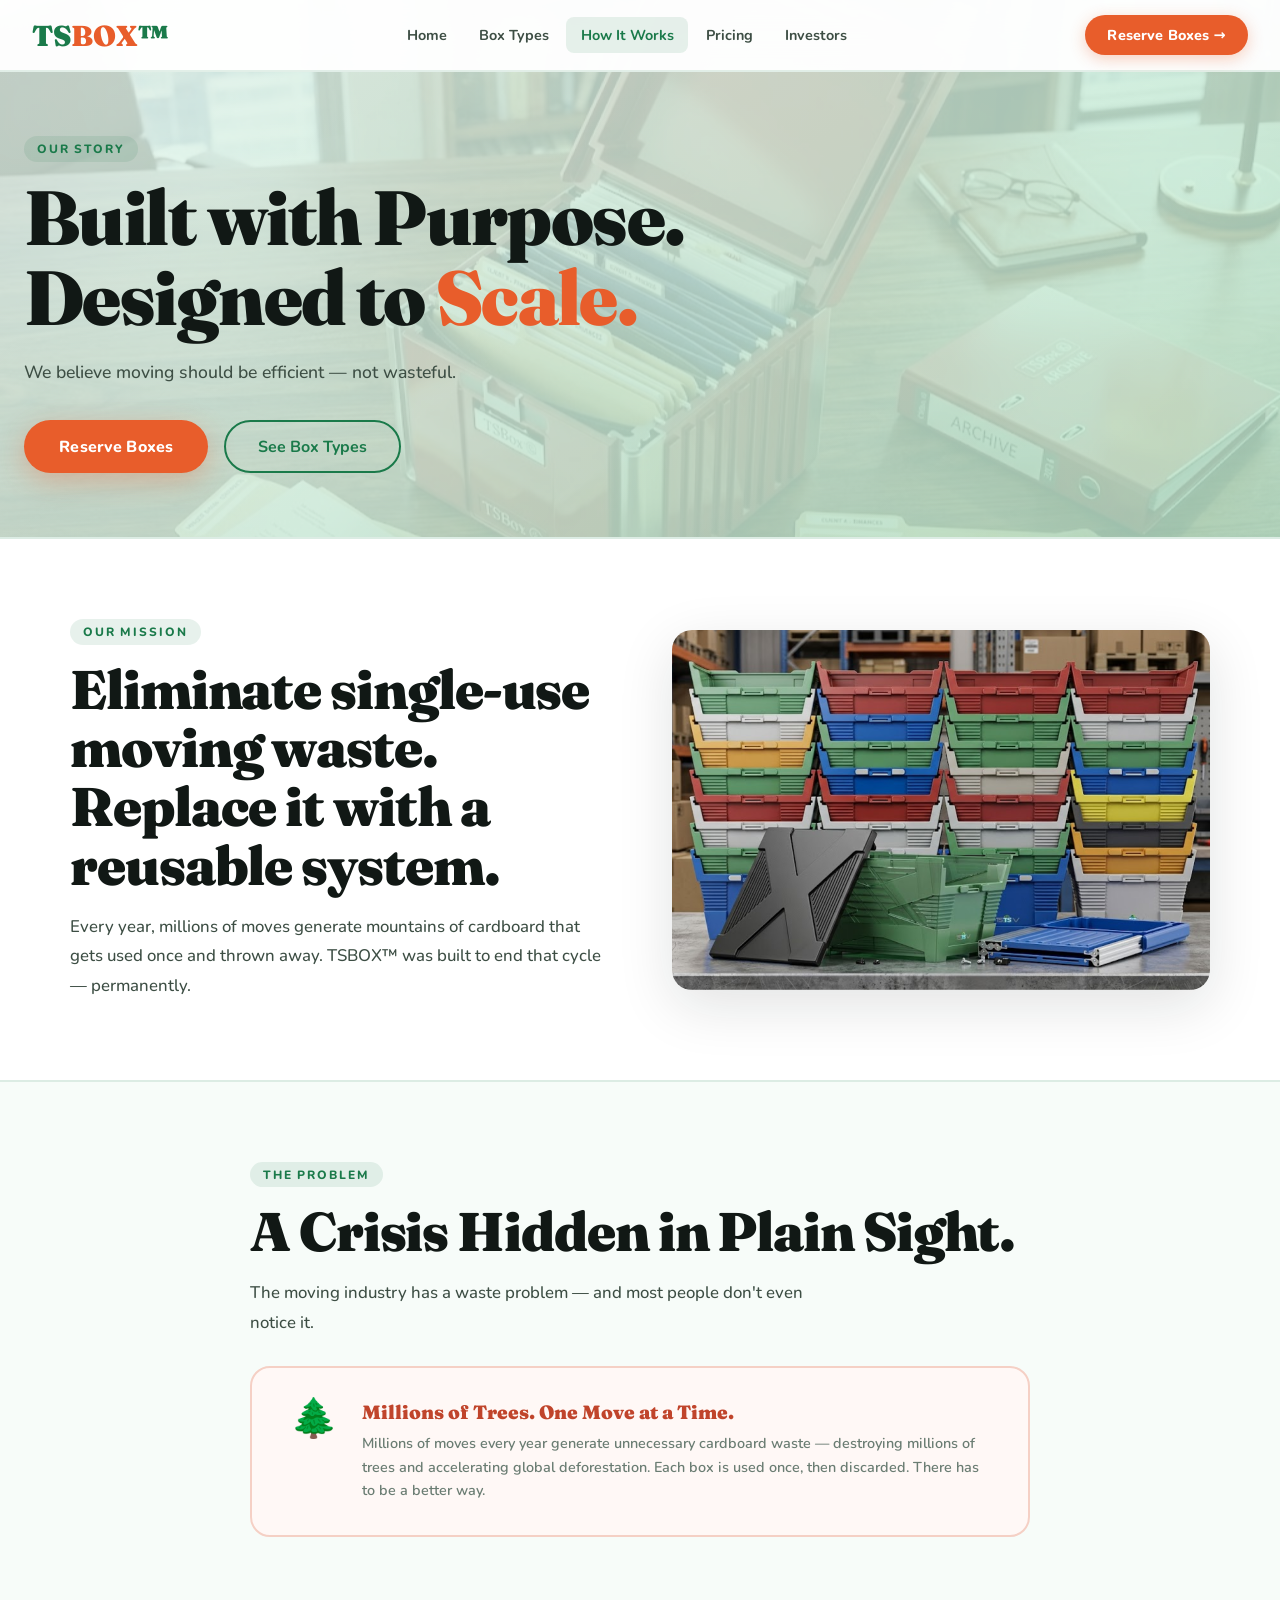
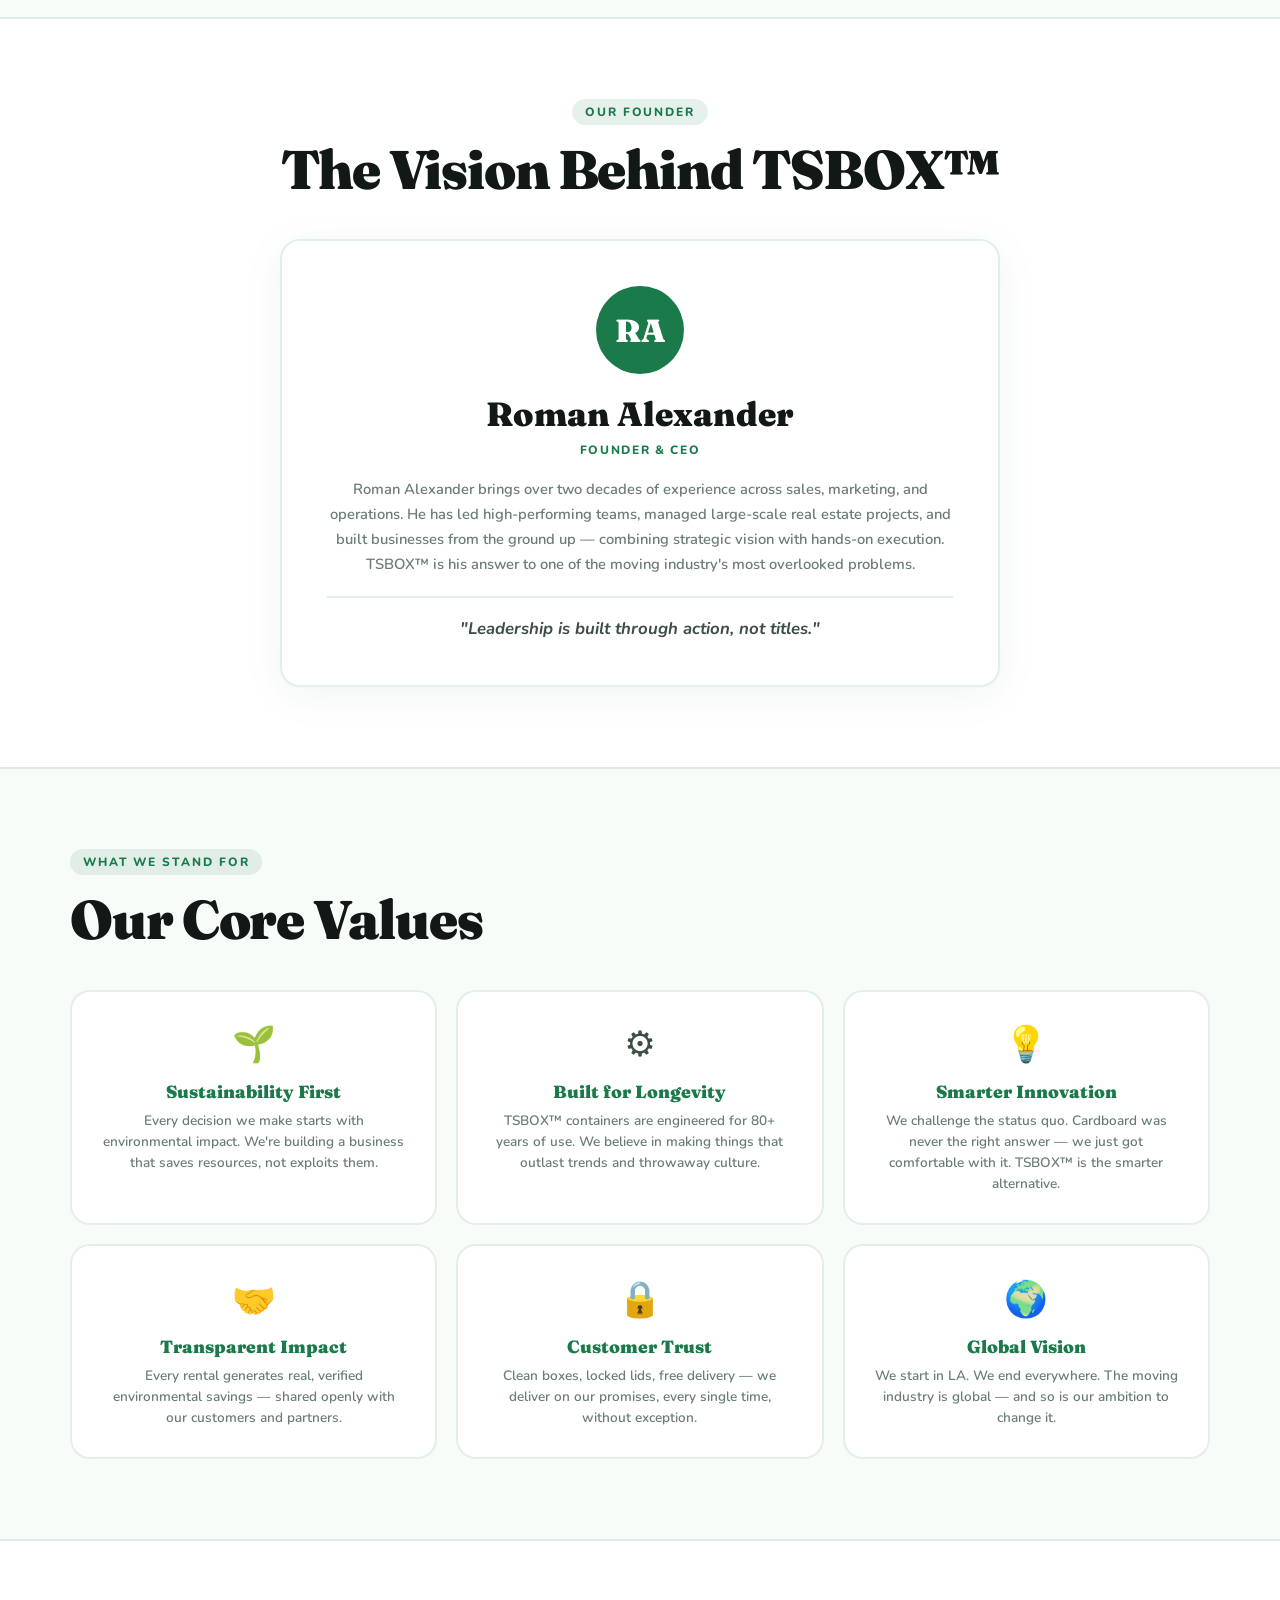
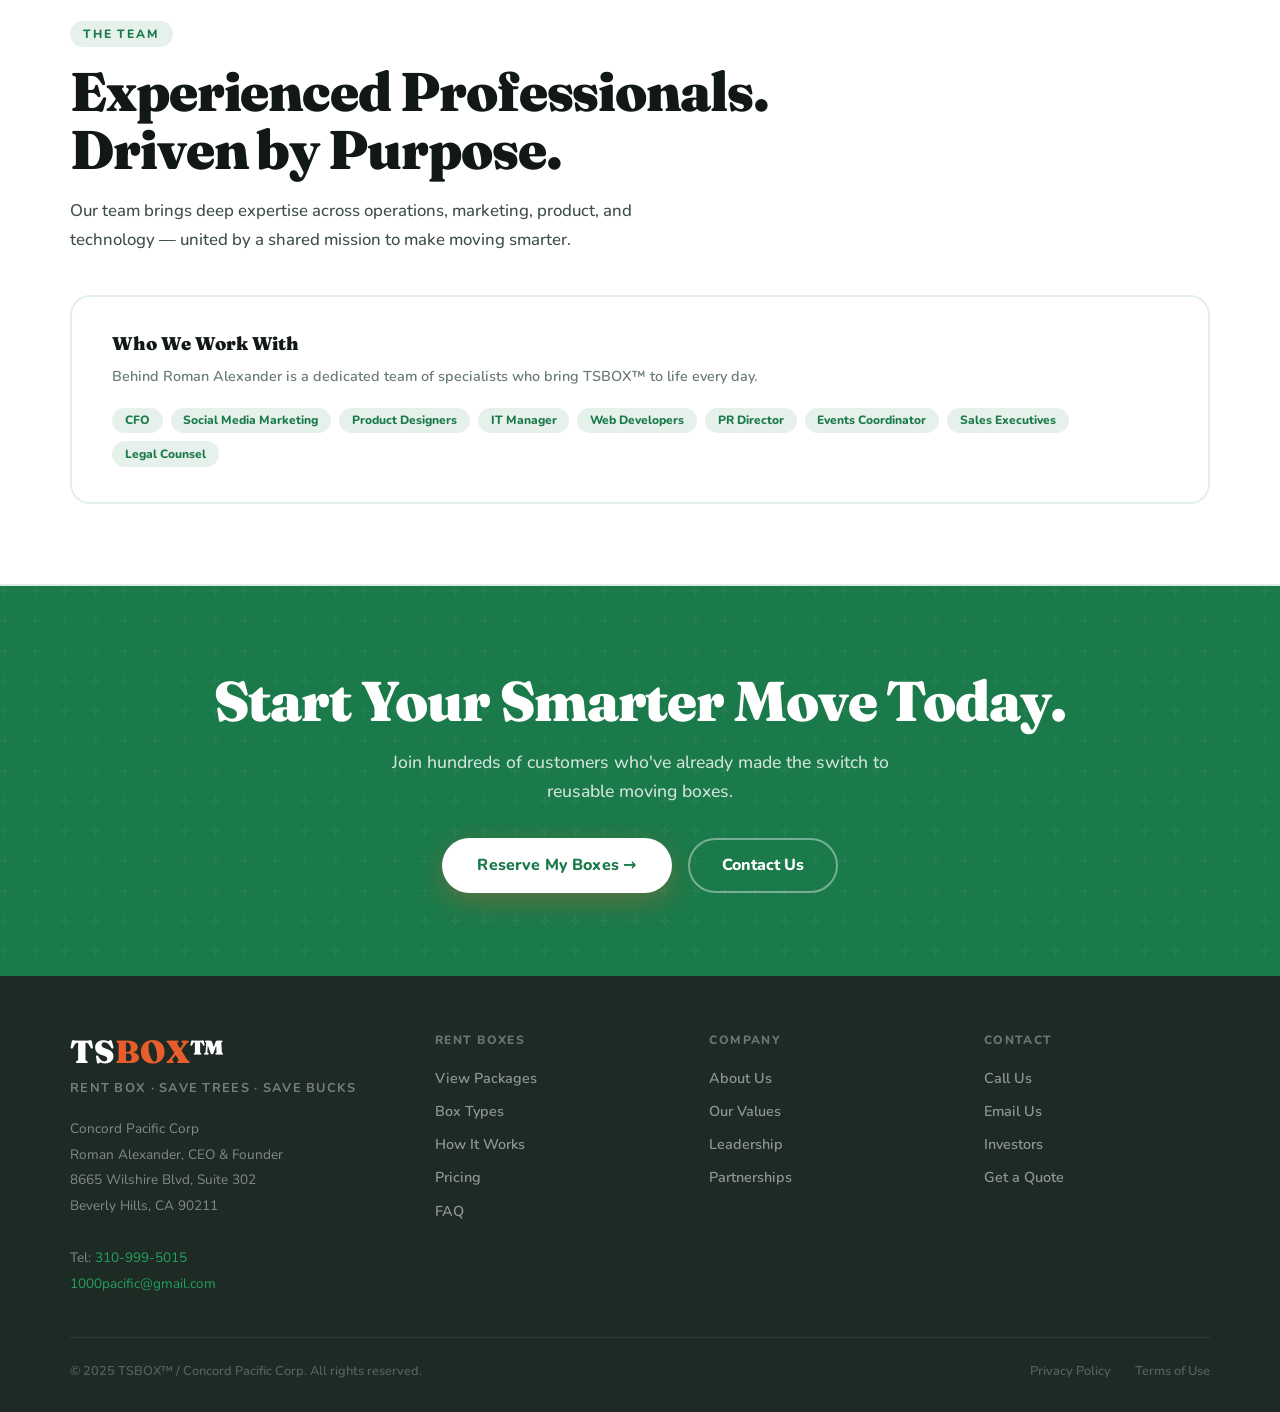
==== commit b9e1ec88: "ud" ====
--- a/about.html
+++ b/about.html
@@ -7,6 +7,18 @@
   <link href="https://fonts.googleapis.com/css2?family=Nunito:wght@400;500;600;700;800;900&family=Fraunces:opsz,wght@9..144,400;9..144,600;9..144,700;9..144,900&display=swap" rel="stylesheet">
   <link rel="stylesheet" href="shared.css">
   <style>
+    .problem-block{background:#FFF8F6;border:2px solid #F5D0C5;border-radius:var(--radius-lg);padding:2rem 2.4rem;display:flex;gap:1.5rem;align-items:flex-start;}
+    .problem-icon{font-size:2.4rem;flex-shrink:0;line-height:1;}
+    .problem-text h4{font-family:var(--serif);font-size:1.2rem;font-weight:900;color:#C0442B;margin-bottom:.5rem;}
+    .problem-text p{font-size:.9rem;color:var(--muted);font-weight:600;line-height:1.65;}
+
+    .founder-card{background:var(--white);border:2.5px solid var(--divider);border-radius:var(--radius-lg);padding:2.8rem;max-width:720px;margin:2.5rem auto 0;text-align:center;box-shadow:0 8px 40px rgba(26,122,74,.07);}
+    .founder-init{width:88px;height:88px;border-radius:50%;background:var(--green);display:flex;align-items:center;justify-content:center;font-size:2rem;font-weight:900;color:#fff;margin:0 auto 1.2rem;font-family:var(--serif);}
+    .founder-name{font-size:2.1rem;font-weight:900;color:var(--ink);font-family:var(--serif);}
+    .founder-title{font-size:.75rem;letter-spacing:.14em;text-transform:uppercase;color:var(--green);font-weight:800;margin:.4rem 0 1.2rem;}
+    .founder-bio{font-size:.92rem;color:var(--muted);line-height:1.7;font-weight:600;}
+    .founder-quote{font-size:1.05rem;color:var(--body);font-style:italic;margin-top:1.2rem;font-weight:700;padding-top:1.2rem;border-top:2px solid var(--divider);}
+
     .values-grid{display:grid;grid-template-columns:repeat(3,1fr);gap:1.2rem;margin-top:2.5rem;}
     .val-card{background:var(--white);border:2px solid var(--divider);border-radius:var(--radius-lg);padding:1.8rem;text-align:center;transition:border-color .2s,transform .3s;}
     .val-card:hover{border-color:var(--green);transform:translateY(-3px);}
@@ -14,42 +26,30 @@
     .val-card h3{font-family:var(--serif);font-size:1.1rem;font-weight:900;color:var(--green);margin-bottom:.5rem;}
     .val-card p{font-size:.85rem;color:var(--muted);font-weight:600;line-height:1.55;}
 
-    .mkt-grid{display:grid;grid-template-columns:repeat(3,1fr);gap:1.1rem;margin-top:2.5rem;}
-    .mkt-card{background:var(--white);border:2px solid var(--divider);border-radius:var(--radius);padding:1.5rem;transition:border-color .2s,transform .2s;}
-    .mkt-card:hover{border-color:var(--green);transform:translateY(-2px);}
-    .mkt-card .mi{font-size:1.5rem;margin-bottom:.5rem;}
-    .mkt-card h3{font-size:.9rem;font-weight:900;color:var(--ink);margin:.4rem 0;text-transform:uppercase;letter-spacing:.04em;}
-    .mkt-card p{font-size:.82rem;color:var(--muted);font-weight:600;line-height:1.5;}
+    .team-block{background:var(--white);border:2px solid var(--divider);border-radius:var(--radius-lg);padding:2.2rem 2.5rem;margin-top:2.5rem;}
+    .team-block h3{font-family:var(--serif);font-size:1.15rem;font-weight:900;color:var(--ink);margin-bottom:.6rem;}
+    .team-block p{font-size:.9rem;color:var(--muted);font-weight:600;line-height:1.65;}
+    .team-roles{display:flex;flex-wrap:wrap;gap:.5rem;margin-top:1.2rem;}
+    .team-role{font-size:.75rem;font-weight:800;color:var(--green);background:var(--green-bg);padding:.3rem .8rem;border-radius:100px;}
 
-    .team-card{background:var(--white);border:2px solid var(--divider);border-radius:var(--radius-lg);padding:2.5rem;max-width:680px;margin:2.5rem auto 0;text-align:center;box-shadow:0 8px 40px rgba(26,122,74,.07);}
-    .team-init{width:80px;height:80px;border-radius:50%;background:var(--green);display:flex;align-items:center;justify-content:center;font-size:1.8rem;font-weight:900;color:#fff;margin:0 auto 1.2rem;font-family:var(--serif);}
-    .team-name{font-size:2rem;font-weight:900;color:var(--ink);font-family:var(--serif);}
-    .team-title{font-size:.75rem;letter-spacing:.14em;text-transform:uppercase;color:var(--green);font-weight:800;margin:.4rem 0 1rem;}
-    .team-bio{font-size:.9rem;color:var(--muted);line-height:1.7;font-weight:600;}
-    .team-quote{font-size:1rem;color:var(--body);font-style:italic;margin-top:1.2rem;font-weight:700;}
-    .team-support{margin-top:1.2rem;font-size:.78rem;color:var(--muted-lt);font-weight:600;}
-
-    .photo-row{display:grid;grid-template-columns:repeat(3,1fr);gap:1rem;margin-top:2.5rem;}
-    .photo-row img{width:100%;height:210px;object-fit:cover;border-radius:var(--radius);display:block;transition:transform .4s cubic-bezier(.16,1,.3,1);}
-    .photo-row img:hover{transform:scale(1.03);}
-
-    .two-col-img{display:grid;grid-template-columns:1fr 1fr;gap:4rem;align-items:center;margin-top:2rem;}
+    .two-col-img{display:grid;grid-template-columns:1fr 1fr;gap:4rem;align-items:center;}
     .two-col-img img{width:100%;height:360px;object-fit:cover;border-radius:var(--radius-lg);box-shadow:0 16px 56px rgba(17,24,21,.12);display:block;}
     .two-col-img .img-ph{width:100%;height:360px;background:linear-gradient(135deg,#EFF8F3,#CCEEDE);border-radius:var(--radius-lg);display:flex;align-items:center;justify-content:center;font-size:5rem;}
 
-    @media(max-width:768px){.values-grid{grid-template-columns:1fr 1fr;}.mkt-grid{grid-template-columns:1fr 1fr;}.two-col-img{grid-template-columns:1fr;}.photo-row{grid-template-columns:1fr 1fr;}}
-    @media(max-width:480px){.values-grid{grid-template-columns:1fr;}.mkt-grid{grid-template-columns:1fr;}.photo-row{grid-template-columns:1fr;}}
+    @media(max-width:900px){.two-col-img{grid-template-columns:1fr;gap:2rem;}.values-grid{grid-template-columns:1fr 1fr;}}
+    @media(max-width:600px){.values-grid{grid-template-columns:1fr;}.problem-block{flex-direction:column;gap:1rem;}}
   </style>
 </head>
 <body>
   <script src="shared.js"></script>
 
+  <!-- 1. HERO -->
   <div class="page-hero" style="position:relative;overflow:hidden;">
     <div style="position:absolute;inset:0;background:url('img/22.png') center/cover no-repeat;opacity:.18;z-index:0;"></div>
     <div class="page-hero-inner" style="position:relative;z-index:2;">
       <div class="sec-eyebrow">Our Story</div>
-      <h1>Built with Purpose.<br>Scaled with <span style="color:var(--orange);">Vision.</span></h1>
-      <p class="page-hero-sub">TSBOX™ was founded on a simple belief: moving shouldn't mean wasting. Meet the team and the thinking behind the brand.</p>
+      <h1>Built with Purpose.<br>Designed to <span style="color:var(--orange);">Scale.</span></h1>
+      <p class="page-hero-sub">We believe moving should be efficient — not wasteful.</p>
       <div class="page-hero-btns">
         <a href="index.html#order" class="btn-primary">Reserve Boxes</a>
         <a href="solution.html" class="btn-outline">See Box Types</a>
@@ -59,18 +59,17 @@
 
   <div class="divider"></div>
 
-  <!-- VISION -->
-  <section class="bg-white" id="vision">
+  <!-- 2. MISSION -->
+  <section class="bg-white" id="mission">
     <div class="cont">
       <div class="two-col-img">
         <div class="reveal">
-          <div class="sec-eyebrow">Our Vision</div>
-          <h2 class="sec-title">"Eliminate single-use moving waste. Replace it with a smarter, reusable system."</h2>
-          <p class="sec-body">TSBOX™ was born out of a single question: why do 13 million American households throw away mountains of cardboard every time they move? There's a better way — and we built it.</p>
-          <p style="font-size:.88rem;color:var(--muted);font-weight:700;margin-top:1rem;">— Roman Alexander, CEO &amp; Founder, TSBOX™ / Concord Pacific Corp</p>
+          <div class="sec-eyebrow">Our Mission</div>
+          <h2 class="sec-title">Eliminate single-use moving waste. Replace it with a reusable system.</h2>
+          <p class="sec-body">Every year, millions of moves generate mountains of cardboard that gets used once and thrown away. TSBOX™ was built to end that cycle — permanently.</p>
         </div>
         <div class="reveal">
-          <img src="img/24.png" alt="TSBOX brand vision" onerror="this.style.display='none';this.nextElementSibling.style.display='flex'">
+          <img src="img/29.png" alt="TSBOX mission" onerror="this.style.display='none';this.nextElementSibling.style.display='flex'">
           <div class="img-ph" style="display:none;">🌿</div>
         </div>
       </div>
@@ -79,81 +78,118 @@
 
   <div class="divider"></div>
 
-  <!-- VALUES -->
-  <section class="bg-cream" id="values">
-    <div class="cont">
-      <div class="sec-eyebrow">What We Stand For</div>
-      <h2 class="sec-title">Our Core Values</h2>
-      <div class="values-grid">
-        <div class="val-card reveal"><div class="val-icon">🌱</div><h3>Sustainability First</h3><p>Every decision starts with environmental impact. We're building a business that saves resources, not exploits them.</p></div>
-        <div class="val-card reveal"><div class="val-icon">⚙️</div><h3>Built to Last</h3><p>TSBOX™ containers are engineered for 80+ years of use. We believe in making things that outlast trends.</p></div>
-        <div class="val-card reveal"><div class="val-icon">💡</div><h3>Smarter Solutions</h3><p>We challenge the status quo. Cardboard was never the right answer — we just got comfortable with it.</p></div>
-        <div class="val-card reveal"><div class="val-icon">🤝</div><h3>Community Impact</h3><p>Every rental generates verified environmental savings shared transparently with our customers and partners.</p></div>
-        <div class="val-card reveal"><div class="val-icon">🔒</div><h3>Customer Trust</h3><p>Clean boxes, locked lids, free delivery — we deliver on our promises every single time.</p></div>
-        <div class="val-card reveal"><div class="val-icon">🌍</div><h3>Global Ambition</h3><p>We start in LA. We end everywhere. The moving industry is global and so is our vision.</p></div>
-      </div>
-    </div>
-  </section>
-
-  <!-- PHOTO ROW -->
-  <div style="padding:0 1.5rem 3rem;background:var(--cream);">
-    <div class="cont">
-      <div class="photo-row">
-        <img src="img/2.png" alt="Green moving" onerror="this.style.background='#CCEEDE';this.src='';this.alt=''">
-        <img src="img/3.png" alt="TSBOX in action" onerror="this.style.background='#B9E7CD';this.src='';this.alt=''">
-        <img src="img/10.png" alt="Sustainable packaging" onerror="this.style.background='#96D4B4';this.src='';this.alt=''">
-      </div>
-    </div>
-  </div>
-
-  <div class="divider"></div>
-
-  <!-- TEAM -->
-  <section class="bg-white" id="team">
-    <div class="cont" style="text-align:center;">
-      <div class="sec-eyebrow">The Team</div>
-      <h2 class="sec-title">Leadership With Execution Experience</h2>
-      <div class="team-card reveal">
-        <div class="team-init">RA</div>
-        <div class="team-name">Roman Alexander</div>
-        <div class="team-title">CEO / Founder / Inventor</div>
-        <p class="team-bio">Roman Alexander brings over two decades of experience across sales, marketing, and operations. He has led high-performing teams, managed large-scale real estate projects, and built businesses from the ground up — combining strategic vision with hands-on execution.</p>
-        <p class="team-quote">"Leadership is built through action, not titles."</p>
-        <p class="team-support">Supported by: CFO · Social Media Marketing · Product Designers · IT Manager · Web Developers · PR Director · Events Coordinator · Sales Executives · Legal Counsel</p>
+  <!-- 3. THE PROBLEM -->
+  <section class="bg-cream" id="problem">
+    <div class="cont" style="max-width:780px;">
+      <div class="sec-eyebrow">The Problem</div>
+      <h2 class="sec-title">A Crisis Hidden in Plain Sight.</h2>
+      <p class="sec-body" style="margin-bottom:1.8rem;">The moving industry has a waste problem — and most people don't even notice it.</p>
+      <div class="problem-block reveal">
+        <div class="problem-icon">🌲</div>
+        <div class="problem-text">
+          <h4>Millions of Trees. One Move at a Time.</h4>
+          <p>Millions of moves every year generate unnecessary cardboard waste — destroying millions of trees and accelerating global deforestation. Each box is used once, then discarded. There has to be a better way.</p>
+        </div>
       </div>
     </div>
   </section>
 
   <div class="divider"></div>
 
-  <!-- MARKETING -->
-  <section class="bg-cream" id="marketing">
-    <div class="cont">
-      <div class="sec-eyebrow">Go-To-Market Strategy</div>
-      <h2 class="sec-title">How We Reach Our Customers</h2>
-      <div class="mkt-grid">
-        <div class="mkt-card reveal"><div class="mi">📺</div><h3>TV Advertising</h3><p>30-second spots in target metro areas drive traffic to tsbox.org with compelling, visual product showcases.</p></div>
-        <div class="mkt-card reveal"><div class="mi">📱</div><h3>Social Media</h3><p>Targeting millennials aged 20–34 via Facebook, Instagram, and viral green campaigns.</p></div>
-        <div class="mkt-card reveal"><div class="mi">📌</div><h3>Email Campaigns</h3><p>Direct marketing to movers, building loyalty and brand awareness through targeted email sequences.</p></div>
-        <div class="mkt-card reveal"><div class="mi">🤝</div><h3>Strategic Alliances</h3><p>Referral partnerships with U-Haul, Walgreens, Home Depot &amp; more — with co-branded marketing.</p></div>
-        <div class="mkt-card reveal"><div class="mi">🚚</div><h3>Mobile Billboards</h3><p>TSBOX delivery trucks become rolling advertisements — co-branded with green partner retailers.</p></div>
-        <div class="mkt-card reveal"><div class="mi">🏭</div><h3>Trade Shows</h3><p>30–35 annual home improvement and moving shows in California alone, with direct B2B access.</p></div>
-      </div>
-      <div style="margin-top:2.5rem;border-radius:var(--radius-lg);overflow:hidden;height:280px;" class="reveal">
-        <img src="img/24.png" alt="Marketing and brand outreach" style="width:100%;height:100%;object-fit:cover;display:block;" onerror="this.parentElement.style.background='var(--green-bg)';this.style.display='none'">
+  <!-- 4. FOUNDER -->
+  <section class="bg-white" id="founder">
+    <div class="cont" style="text-align:center;">
+      <div class="sec-eyebrow">Our Founder</div>
+      <h2 class="sec-title">The Vision Behind TSBOX™</h2>
+      <div class="founder-card reveal">
+        <div class="founder-init">RA</div>
+        <div class="founder-name">Roman Alexander</div>
+        <div class="founder-title">Founder &amp; CEO</div>
+        <p class="founder-bio">Roman Alexander brings over two decades of experience across sales, marketing, and operations. He has led high-performing teams, managed large-scale real estate projects, and built businesses from the ground up — combining strategic vision with hands-on execution. TSBOX™ is his answer to one of the moving industry's most overlooked problems.</p>
+        <p class="founder-quote">"Leadership is built through action, not titles."</p>
       </div>
     </div>
   </section>
 
   <div class="divider"></div>
 
+  <!-- 5. CORE VALUES -->
+  <section class="bg-cream" id="values">
+    <div class="cont">
+      <div class="sec-eyebrow">What We Stand For</div>
+      <h2 class="sec-title">Our Core Values</h2>
+      <div class="values-grid">
+        <div class="val-card reveal">
+          <div class="val-icon">🌱</div>
+          <h3>Sustainability First</h3>
+          <p>Every decision we make starts with environmental impact. We're building a business that saves resources, not exploits them.</p>
+        </div>
+        <div class="val-card reveal">
+          <div class="val-icon">⚙️</div>
+          <h3>Built for Longevity</h3>
+          <p>TSBOX™ containers are engineered for 80+ years of use. We believe in making things that outlast trends and throwaway culture.</p>
+        </div>
+        <div class="val-card reveal">
+          <div class="val-icon">💡</div>
+          <h3>Smarter Innovation</h3>
+          <p>We challenge the status quo. Cardboard was never the right answer — we just got comfortable with it. TSBOX™ is the smarter alternative.</p>
+        </div>
+        <div class="val-card reveal">
+          <div class="val-icon">🤝</div>
+          <h3>Transparent Impact</h3>
+          <p>Every rental generates real, verified environmental savings — shared openly with our customers and partners.</p>
+        </div>
+        <div class="val-card reveal">
+          <div class="val-icon">🔒</div>
+          <h3>Customer Trust</h3>
+          <p>Clean boxes, locked lids, free delivery — we deliver on our promises, every single time, without exception.</p>
+        </div>
+        <div class="val-card reveal">
+          <div class="val-icon">🌍</div>
+          <h3>Global Vision</h3>
+          <p>We start in LA. We end everywhere. The moving industry is global — and so is our ambition to change it.</p>
+        </div>
+      </div>
+    </div>
+  </section>
+
+  <div class="divider"></div>
+
+  <!-- 6. TEAM -->
+  <section class="bg-white" id="team">
+    <div class="cont">
+      <div class="sec-eyebrow">The Team</div>
+      <h2 class="sec-title">Experienced Professionals.<br>Driven by Purpose.</h2>
+      <p class="sec-body">Our team brings deep expertise across operations, marketing, product, and technology — united by a shared mission to make moving smarter.</p>
+      <div class="team-block reveal">
+        <h3>Who We Work With</h3>
+        <p>Behind Roman Alexander is a dedicated team of specialists who bring TSBOX™ to life every day.</p>
+        <div class="team-roles">
+          <span class="team-role">CFO</span>
+          <span class="team-role">Social Media Marketing</span>
+          <span class="team-role">Product Designers</span>
+          <span class="team-role">IT Manager</span>
+          <span class="team-role">Web Developers</span>
+          <span class="team-role">PR Director</span>
+          <span class="team-role">Events Coordinator</span>
+          <span class="team-role">Sales Executives</span>
+          <span class="team-role">Legal Counsel</span>
+        </div>
+      </div>
+    </div>
+  </section>
+
+  <div class="divider"></div>
+
+  <!-- 7. CTA -->
   <section class="cta-strip">
-    <h2>Move Smarter. Start Today.</h2>
+    <h2>Start Your Smarter Move Today.</h2>
     <p>Join hundreds of customers who've already made the switch to reusable moving boxes.</p>
     <div style="display:flex;gap:1rem;justify-content:center;flex-wrap:wrap;">
       <a href="index.html#order" class="btn-primary" style="background:#fff;color:var(--green);">Reserve My Boxes →</a>
       <a href="mailto:1000pacific@gmail.com" style="display:inline-flex;align-items:center;gap:.5rem;border:2.5px solid rgba(255,255,255,.4);color:#fff;padding:.9rem 2rem;border-radius:100px;font-size:1rem;font-weight:800;">Contact Us</a>
     </div>
   </section>
+
 </body>
 </html>
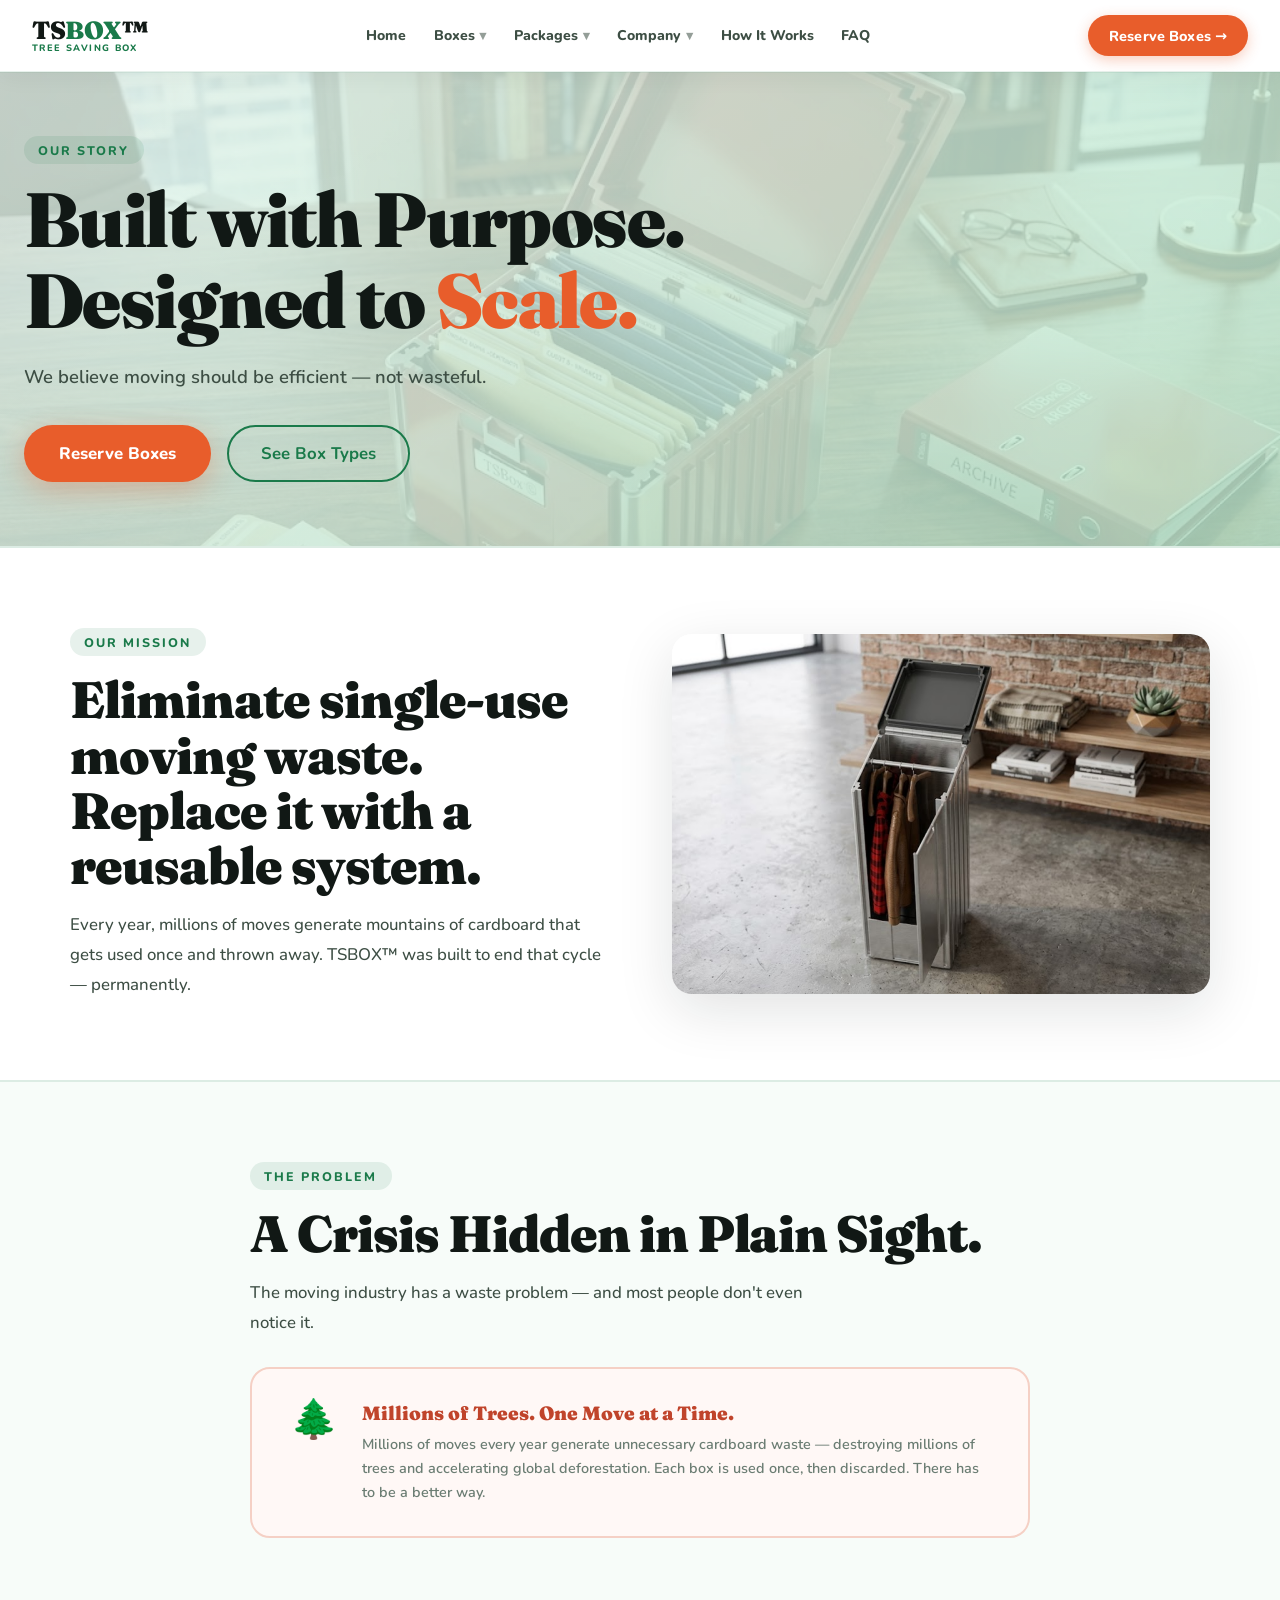
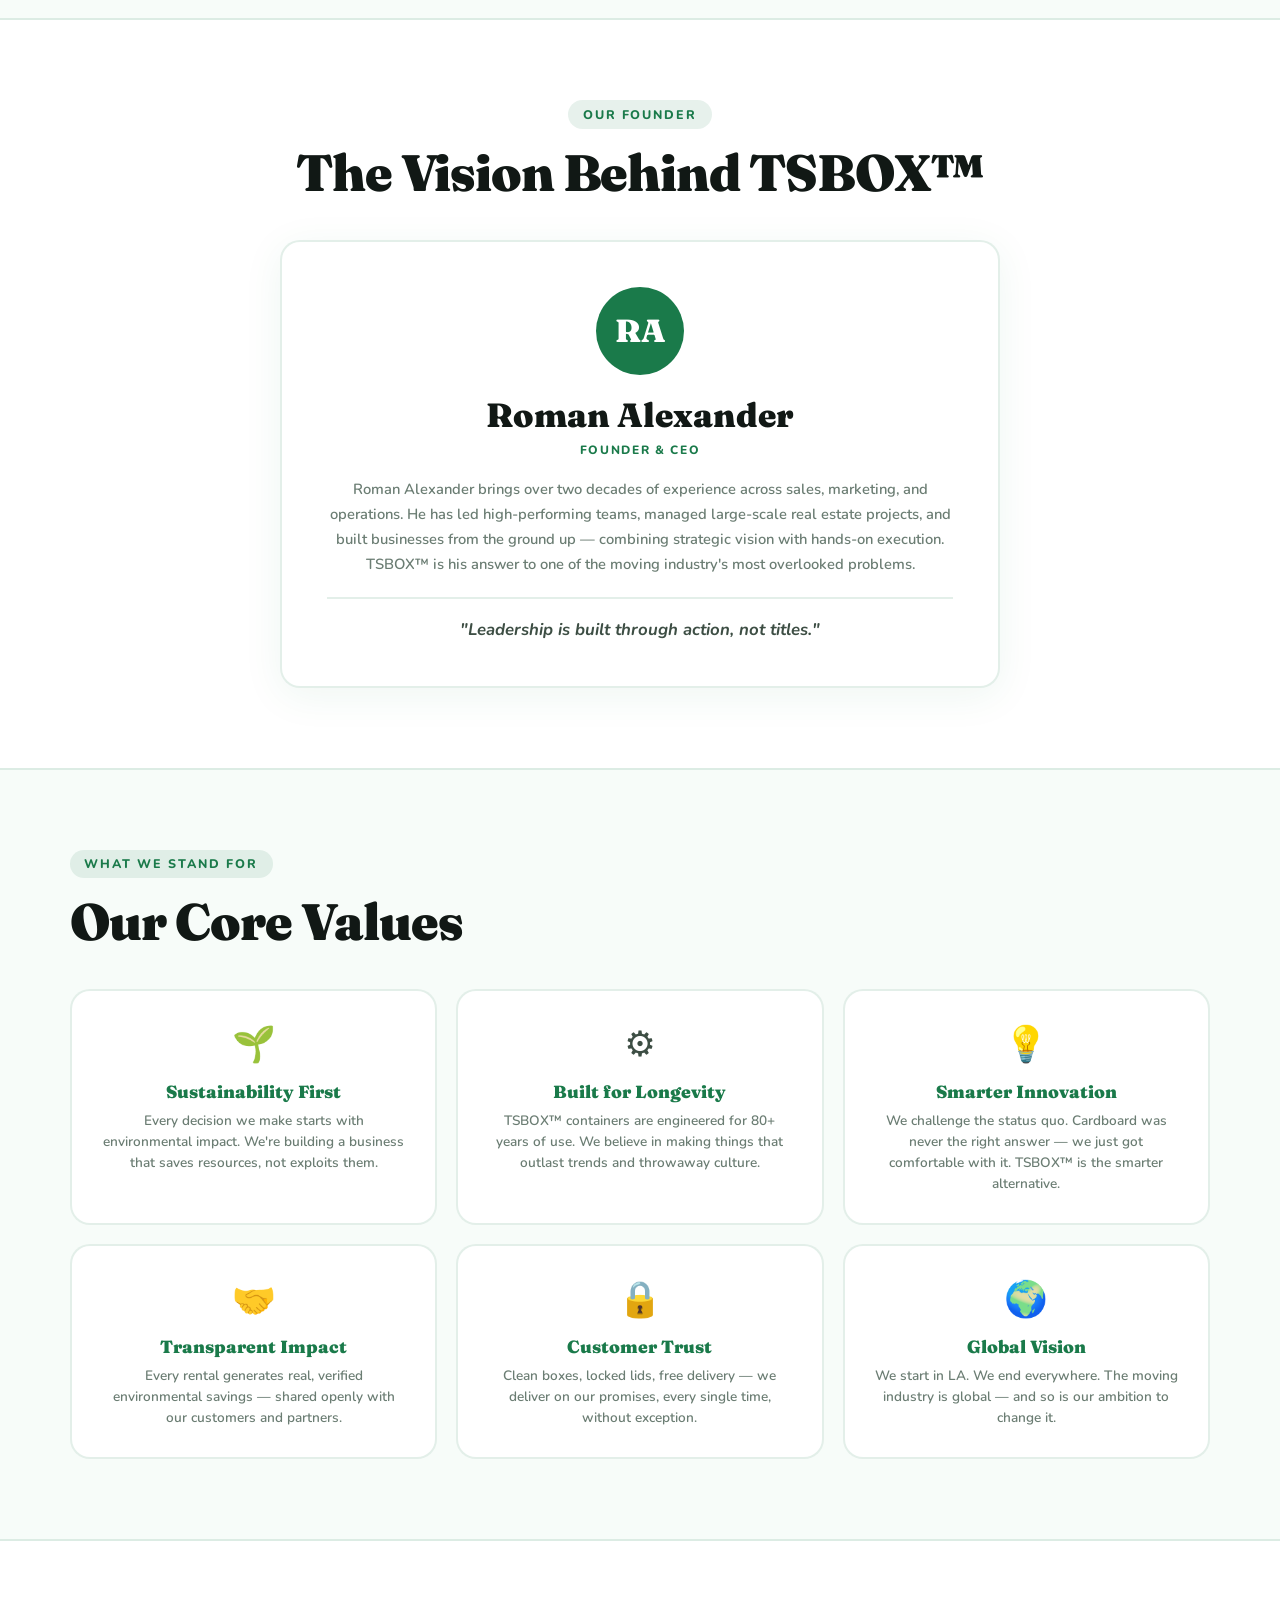
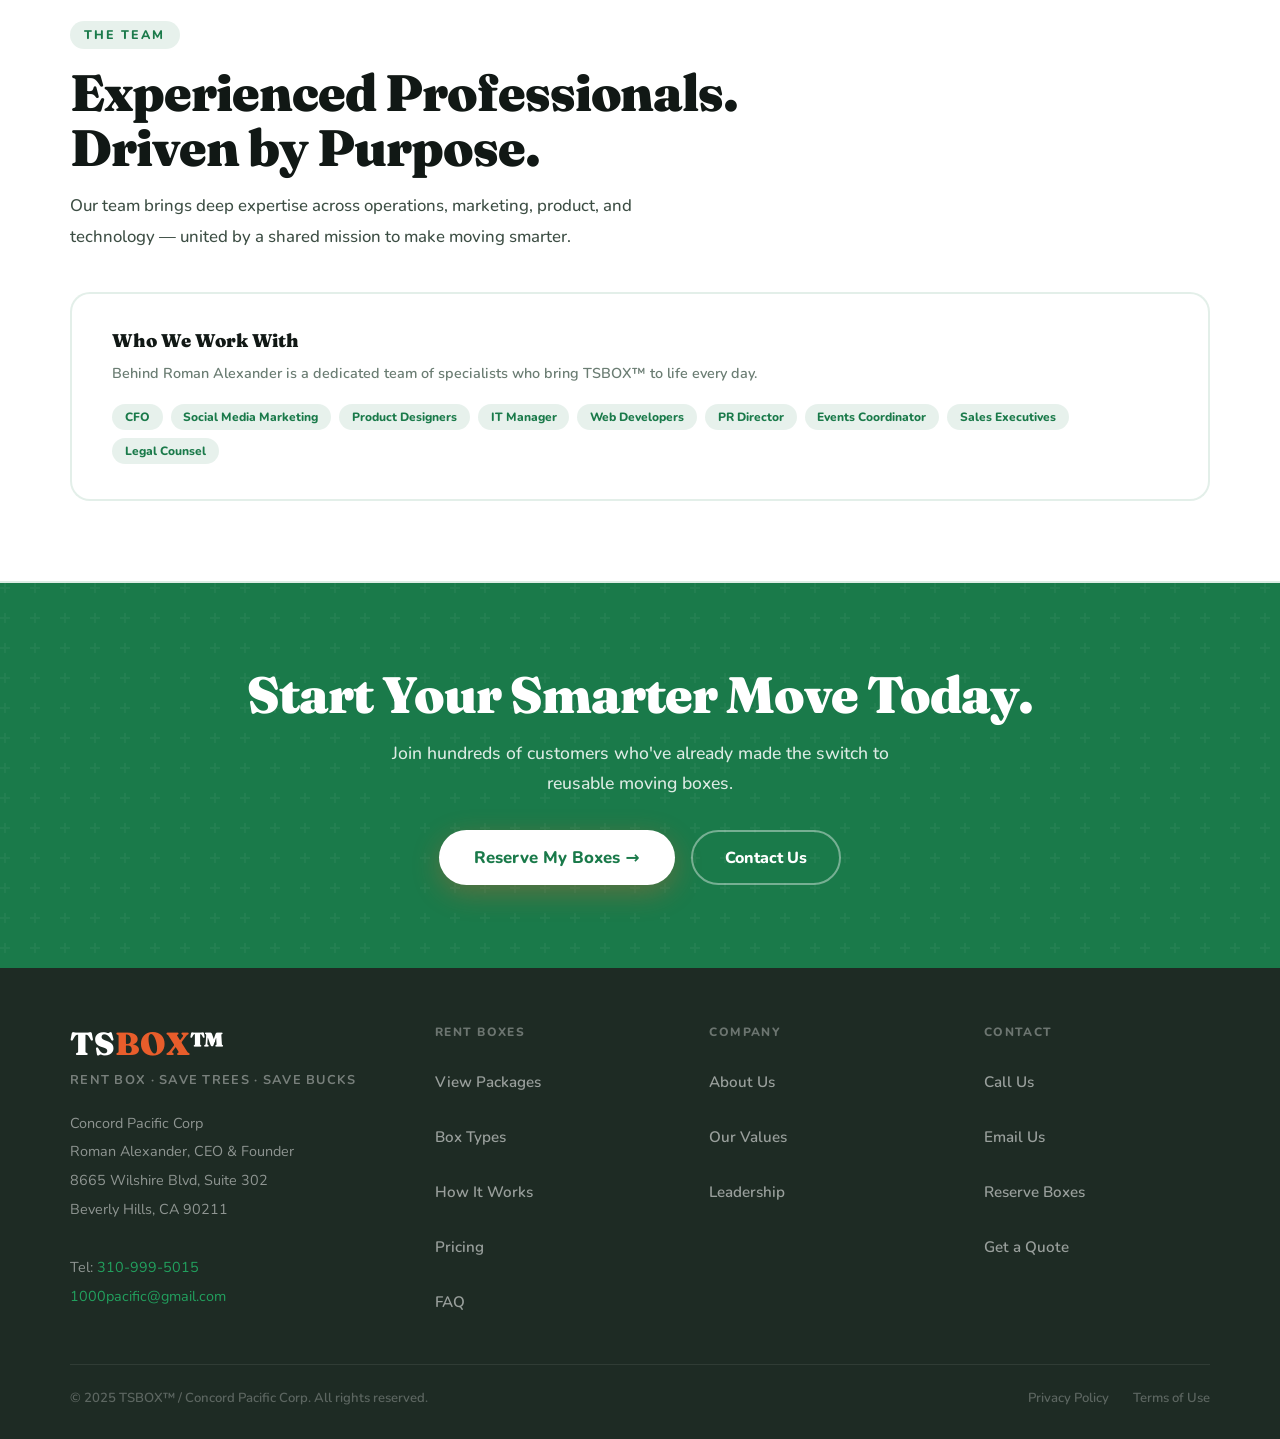
==== commit 5f06d6ac: "update" ====
--- a/about.html
+++ b/about.html
@@ -37,11 +37,11 @@
     .two-col-img .img-ph{width:100%;height:360px;background:linear-gradient(135deg,#EFF8F3,#CCEEDE);border-radius:var(--radius-lg);display:flex;align-items:center;justify-content:center;font-size:5rem;}
 
     @media(max-width:900px){.two-col-img{grid-template-columns:1fr;gap:2rem;}.values-grid{grid-template-columns:1fr 1fr;}}
-    @media(max-width:600px){.values-grid{grid-template-columns:1fr;}.problem-block{flex-direction:column;gap:1rem;}}
+    @media(max-width:600px){.values-grid{grid-template-columns:1fr;}.problem-block{flex-direction:column;gap:1rem;}.founder-card{padding:1.8rem 1.2rem;}.team-block{padding:1.5rem 1.2rem;}}
+    @media(max-width:480px){.founder-name{font-size:1.6rem;}.founder-bio{font-size:.85rem;}.values-grid{gap:.8rem;}}
   </style>
 </head>
 <body>
-  <script src="shared.js"></script>
 
   <!-- 1. HERO -->
   <div class="page-hero" style="position:relative;overflow:hidden;">
@@ -69,7 +69,7 @@
           <p class="sec-body">Every year, millions of moves generate mountains of cardboard that gets used once and thrown away. TSBOX™ was built to end that cycle — permanently.</p>
         </div>
         <div class="reveal">
-          <img src="img/29.png" alt="TSBOX mission" onerror="this.style.display='none';this.nextElementSibling.style.display='flex'">
+          <img src="img/24.png" alt="TSBOX mission" onerror="this.style.display='none';this.nextElementSibling.style.display='flex'">
           <div class="img-ph" style="display:none;">🌿</div>
         </div>
       </div>
@@ -191,5 +191,6 @@
     </div>
   </section>
 
+  <script src="shared.js"></script>
 </body>
 </html>
--- a/shared.css
+++ b/shared.css
@@ -1,39 +1,24 @@
-/* ─── TSBOX™ DESIGN SYSTEM — Rental Portal Edition ─── */
+/* ─── TSBOX™ DESIGN SYSTEM ─── */
 @import url('https://fonts.googleapis.com/css2?family=Nunito:wght@400;500;600;700;800;900&family=Fraunces:opsz,wght@9..144,400;9..144,600;9..144,700;9..144,900&display=swap');
 
 :root {
-  /* Primary Brand */
   --green:      #1A7A4A;
   --green-lt:   #22A05E;
   --green-dk:   #125534;
   --green-bg:   rgba(26,122,74,.1);
-  --green-glow: rgba(26,122,74,.18);
-
-  /* Accent */
   --orange:     #E85D2B;
   --orange-lt:  #FF7342;
   --orange-bg:  rgba(232,93,43,.1);
   --sky:        #2873C4;
-
-  /* Neutrals */
   --ink:        #111815;
   --ink2:       #1E2B24;
   --body:       #3D4E44;
   --muted:      #6B7D73;
-  --muted-lt:   #9BADA3;
   --divider:    rgba(26,122,74,.12);
   --cream:      #F7FCF9;
   --white:      #FFFFFF;
-
-  /* Surfaces */
-  --card:       #FFFFFF;
-  --card-bdr:   rgba(17,24,21,.07);
-
-  /* Typography */
   --serif:      'Fraunces', Georgia, serif;
   --sans:       'Nunito', system-ui, sans-serif;
-
-  /* Layout */
   --nav-h:      72px;
   --radius:     14px;
   --radius-lg:  20px;
@@ -42,14 +27,23 @@
 }
 
 *, *::before, *::after { box-sizing: border-box; margin: 0; padding: 0; }
-html { scroll-behavior: smooth; font-size: 16px; }
+html { 
+  scroll-behavior: smooth; 
+  font-size: 16px; 
+  overflow-x: hidden; /* Added */
+  width: 100%;        /* Added */
+}
 body {
   font-family: var(--sans);
   background: var(--cream);
   color: var(--body);
-  overflow-x: hidden;
+  overflow-x: hidden; /* Enforces strict clipping */
+  width: 100%;        /* Keeps body strictly to viewport width */
+  position: relative; /* Added for overflow stability */
   -webkit-font-smoothing: antialiased;
-}
+  padding-top: var(--nav-h);
+}
+body.drawer-open { overflow: hidden; }
 img { display: block; max-width: 100%; }
 a { text-decoration: none; }
 ::-webkit-scrollbar { width: 6px; }
@@ -59,59 +53,265 @@
 /* ═══════════════════════════
    NAV
 ═══════════════════════════ */
-nav {
-  position: fixed; top: 0; left: 0; right: 0; z-index: 999;
+#tsbox-nav {
+  position: fixed; top: 0; left: 0; right: 0; z-index: 9000;
   height: var(--nav-h);
   display: flex; align-items: center; justify-content: space-between;
   padding: 0 2rem;
-  background: rgba(255,255,255,.96);
-  border-bottom: 2px solid var(--divider);
-  backdrop-filter: blur(16px);
-}
-.logo {
+  background: rgba(255,255,255,.98);
+  border-bottom: 1.5px solid rgba(26,122,74,.1);
+  backdrop-filter: blur(20px);
+  -webkit-backdrop-filter: blur(20px);
+  box-shadow: 0 1px 0 rgba(26,122,74,.06), 0 4px 24px rgba(17,24,21,.05);
+  gap: 1rem;
+}
+
+/* Drawer backdrop overlay */
+#nav-backdrop {
+  display: none;
+  position: fixed;
+  inset: 0;
+  top: var(--nav-h);
+  background: rgba(17,24,21,.45);
+  z-index: 8800;
+  backdrop-filter: blur(2px);
+  -webkit-backdrop-filter: blur(2px);
+  opacity: 0;
+  transition: opacity .3s;
+}
+#nav-backdrop.visible {
+  opacity: 1;
+}
+
+/* Logo */
+.nav-logo-wrap {
+  display: flex; flex-direction: column; line-height: 1;
+  text-decoration: none; flex-shrink: 0;
+}
+.nav-logo-name {
   font-family: var(--serif);
-  font-size: 1.8rem;
-  font-weight: 900;
-  color: var(--green);
-  letter-spacing: -.01em;
-}
-.logo span { color: var(--orange); }
-.logo:hover { opacity: .85; }
-
-.nav-links { display: flex; gap: .2rem; list-style: none; }
-.nav-links a {
+  font-size: 1.55rem; font-weight: 900;
+  color: var(--ink); letter-spacing: -.02em;
+}
+.nav-logo-name span { color: var(--green); }
+.nav-logo-sub {
+  font-size: .58rem; font-weight: 800;
+  letter-spacing: .15em; text-transform: uppercase;
+  color: var(--green); margin-top: .1rem;
+}
+
+/* Desktop links */
+.nav-links {
+  display: flex; align-items: center;
+  gap: .1rem; list-style: none; flex: 1;
+  justify-content: center;
+}
+.nav-links li { position: relative; }
+.nav-links a,
+.nav-drop-btn {
+  display: flex; align-items: center; gap: .3rem;
+  padding: .5rem .8rem;
+  font-family: var(--sans);
+  font-size: .88rem; font-weight: 800;
   color: var(--body);
-  font-size: .9rem;
-  font-weight: 700;
-  padding: .5rem .9rem;
-  border-radius: 8px;
+  border: none; background: none; cursor: pointer;
+  border-radius: 8px; text-decoration: none;
   transition: color .2s, background .2s;
-}
-.nav-links a:hover, .nav-links a.active {
+  white-space: nowrap;
+}
+.nav-links a:hover,
+.nav-drop-btn:hover,
+.nav-links a.active {
+  color: var(--green); background: var(--green-bg);
+}
+.chevron {
+  font-size: .6rem; opacity: .55;
+  transition: transform .2s;
+}
+.has-dropdown.drop-open .chevron { transform: rotate(180deg); }
+
+/* Desktop dropdowns */
+.dropdown-menu {
+  display: none;
+  position: absolute; top: calc(100% + 6px); left: 0;
+  background: #fff;
+  border: 2px solid var(--divider);
+  border-radius: 14px;
+  box-shadow: 0 16px 48px rgba(17,24,21,.13);
+  min-width: 210px; padding: .5rem; z-index: 9100;
+  flex-direction: column;
+}
+.has-dropdown.drop-open .dropdown-menu { display: flex; }
+.dropdown-menu a {
+  padding: .65rem 1rem;
+  font-size: .87rem; font-weight: 700;
+  color: var(--body); border-radius: 8px;
+  display: block; white-space: nowrap;
+}
+.dropdown-menu a:hover { background: var(--green-bg); color: var(--green); }
+
+/* Nav right */
+.nav-right {
+  display: flex; align-items: center; gap: .8rem; flex-shrink: 0;
+}
+.nav-cta {
+  background: var(--orange); color: #fff;
+  padding: .65rem 1.3rem; border-radius: 100px;
+  font-size: .9rem; font-weight: 800;
+  letter-spacing: .01em; white-space: nowrap;
+  box-shadow: 0 4px 14px rgba(232,93,43,.3);
+  transition: background .2s, transform .15s;
+  -webkit-tap-highlight-color: transparent;
+}
+.nav-cta:hover { background: var(--orange-lt); transform: translateY(-1px); }
+
+/* Hamburger */
+.nav-hamburger {
+  display: none; flex-direction: column;
+  justify-content: center; align-items: center; gap: 5px;
+  width: 48px; height: 48px;
+  cursor: pointer; background: none; border: none;
+  padding: .4rem; border-radius: 10px;
+  transition: background .2s;
+  -webkit-tap-highlight-color: transparent;
+}
+.nav-hamburger:hover,
+.nav-hamburger:focus { background: var(--green-bg); outline: none; }
+.nav-hamburger span {
+  display: block; width: 24px; height: 2.5px;
+  background: var(--ink); border-radius: 2px;
+  transition: all .3s cubic-bezier(.16,1,.3,1);
+  transform-origin: center;
+}
+.nav-hamburger.open span:nth-child(1) { transform: translateY(7.5px) rotate(45deg); }
+.nav-hamburger.open span:nth-child(2) { opacity: 0; transform: scaleX(0); }
+.nav-hamburger.open span:nth-child(3) { transform: translateY(-7.5px) rotate(-45deg); }
+
+/* ─── Mobile Drawer ─── */
+.mobile-drawer {
+  display: flex;
+  flex-direction: column;
+  position: fixed;
+  top: var(--nav-h); right: 0;
+  height: calc(100vh - var(--nav-h));
+  width: min(320px, 88vw);
+  background: #fff;
+  overflow-y: auto;
+  -webkit-overflow-scrolling: touch;
+  padding: 1rem 1rem 5rem;
+  gap: 2px;
+  z-index: 8900;
+  transform: translateX(100%);
+  visibility: hidden;
+  pointer-events: none;
+  transition: transform .32s cubic-bezier(.16,1,.3,1), visibility .32s;
+  box-shadow: -8px 0 40px rgba(17,24,21,.12);
+  border-left: 1.5px solid rgba(26,122,74,.08);
+}
+.mobile-drawer.open {
+  transform: translateX(0);
+  visibility: visible;
+  pointer-events: auto;
+}
+
+/* Plain links in drawer */
+.mobile-drawer .mob-link,
+.mobile-drawer > a:not(.mob-cta) {
+  display: flex; align-items: center;
+  padding: .9rem 1rem;
+  font-size: 1.05rem; font-weight: 700; color: var(--body);
+  border-radius: 12px;
+  min-height: 52px;
+  transition: background .18s, color .18s;
+  -webkit-tap-highlight-color: transparent;
+}
+.mobile-drawer .mob-link:hover,
+.mobile-drawer .mob-link:active,
+.mobile-drawer > a:not(.mob-cta):hover { background: var(--green-bg); color: var(--green); }
+
+/* ─── Accordion sections ─── */
+.mob-accordion {
+  border-radius: 12px;
+  overflow: hidden;
+  border: 1.5px solid transparent;
+  transition: border-color .2s;
+}
+.mob-accordion.mob-acc-open {
+  border-color: var(--divider);
+  background: var(--cream);
+}
+
+.mob-acc-btn {
+  width: 100%;
+  display: flex; align-items: center; justify-content: space-between;
+  padding: .9rem 1rem;
+  font-family: var(--sans);
+  font-size: 1.05rem; font-weight: 800; color: var(--body);
+  background: none; border: none; cursor: pointer;
+  border-radius: 12px;
+  min-height: 52px;
+  transition: background .18s, color .18s;
+  -webkit-tap-highlight-color: transparent;
+  text-align: left;
+}
+.mob-acc-btn:hover,
+.mob-acc-btn:active { background: var(--green-bg); color: var(--green); }
+.mob-accordion.mob-acc-open .mob-acc-btn {
   color: var(--green);
   background: var(--green-bg);
-}
-
-.nav-cta {
-  background: var(--orange);
-  color: #fff;
-  padding: .6rem 1.4rem;
-  border-radius: 100px;
-  font-size: .9rem;
-  font-weight: 800;
-  letter-spacing: .01em;
-  transition: background .2s, transform .15s;
-  box-shadow: 0 4px 16px rgba(232,93,43,.3);
-}
-.nav-cta:hover { background: var(--orange-lt); transform: translateY(-1px); }
-
-.nav-hamburger {
-  display: none; flex-direction: column; gap: 5px;
-  cursor: pointer; padding: .5rem; background: none; border: none;
-}
-.nav-hamburger span {
-  width: 24px; height: 2.5px; background: var(--ink);
-  border-radius: 2px; transition: all .3s;
+  border-radius: 12px 12px 0 0;
+}
+
+.mob-acc-chevron {
+  font-size: .65rem; opacity: .5;
+  transition: transform .25s cubic-bezier(.16,1,.3,1);
+  flex-shrink: 0;
+}
+.mob-accordion.mob-acc-open .mob-acc-chevron {
+  transform: rotate(180deg);
+  opacity: 1;
+}
+
+/* Accordion panel */
+.mob-acc-panel {
+  max-height: 0;
+  overflow: hidden;
+  transition: max-height .3s cubic-bezier(.16,1,.3,1);
+  display: flex; flex-direction: column;
+}
+.mob-accordion.mob-acc-open .mob-acc-panel {
+  max-height: 500px;
+}
+.mob-acc-panel a {
+  display: flex; align-items: center;
+  padding: .75rem 1.2rem .75rem 1.5rem;
+  font-size: .98rem; font-weight: 600; color: var(--muted);
+  min-height: 48px;
+  transition: background .15s, color .15s;
+  border-top: 1px solid var(--divider);
+  -webkit-tap-highlight-color: transparent;
+}
+.mob-acc-panel a:hover,
+.mob-acc-panel a:active {
+  background: rgba(26,122,74,.06);
+  color: var(--green);
+}
+
+/* CTA button in drawer */
+.mob-cta {
+  display: flex !important;
+  justify-content: center !important;
+  align-items: center !important;
+  margin-top: 1rem !important;
+  background: var(--orange) !important;
+  color: #fff !important;
+  padding: 1.1rem 1.5rem !important;
+  border-radius: 100px !important;
+  font-size: 1.1rem !important;
+  font-weight: 900 !important;
+  min-height: 56px !important;
+  box-shadow: 0 6px 20px rgba(232,93,43,.3) !important;
+  -webkit-tap-highlight-color: transparent !important;
 }
 
 /* ═══════════════════════════
@@ -122,34 +322,26 @@
 .bg-white { background: var(--white); }
 .bg-cream { background: var(--cream); }
 .bg-green { background: var(--green); }
-.bg-light { background: #EFF8F3; }
-
 .divider { height: 2px; background: var(--divider); }
 
 .sec-eyebrow {
   display: inline-block;
-  font-size: .75rem; font-weight: 800;
+  font-size: .78rem; font-weight: 800;
   letter-spacing: .16em; text-transform: uppercase;
-  color: var(--green);
-  background: var(--green-bg);
-  padding: .3rem .8rem;
-  border-radius: 100px;
+  color: var(--green); background: var(--green-bg);
+  padding: .35rem .9rem; border-radius: 100px;
   margin-bottom: 1rem;
 }
 .sec-title {
   font-family: var(--serif);
-  font-size: clamp(2.2rem, 4.5vw, 3.4rem);
-  line-height: 1.08;
-  color: var(--ink);
-  font-weight: 900;
-  letter-spacing: -.02em;
+  font-size: clamp(1.9rem, 4vw, 3.4rem);
+  line-height: 1.08; color: var(--ink);
+  font-weight: 900; letter-spacing: -.02em;
   margin-bottom: 1rem;
 }
 .sec-body {
-  font-size: 1.05rem;
-  color: var(--body);
-  line-height: 1.75;
-  font-weight: 500;
+  font-size: 1.05rem; color: var(--body);
+  line-height: 1.8; font-weight: 500;
   max-width: 580px;
 }
 
@@ -158,80 +350,59 @@
 ═══════════════════════════ */
 .btn-primary {
   display: inline-flex; align-items: center; gap: .5rem;
-  background: var(--orange);
-  color: #fff;
-  padding: .9rem 2.2rem;
-  border-radius: 100px;
-  font-size: 1rem;
-  font-weight: 800;
-  letter-spacing: .01em;
+  background: var(--orange); color: #fff;
+  padding: 1rem 2.2rem; border-radius: 100px;
+  font-size: 1.05rem; font-weight: 800;
+  min-height: 52px;
   box-shadow: 0 8px 28px rgba(232,93,43,.32);
   transition: all .25s cubic-bezier(.16,1,.3,1);
-}
-.btn-primary:hover {
-  background: var(--orange-lt);
-  transform: translateY(-2px);
-  box-shadow: 0 14px 40px rgba(232,93,43,.42);
-}
+  -webkit-tap-highlight-color: transparent;
+}
+.btn-primary:hover { background: var(--orange-lt); transform: translateY(-2px); box-shadow: 0 14px 40px rgba(232,93,43,.42); }
 
 .btn-secondary {
   display: inline-flex; align-items: center; gap: .5rem;
-  background: var(--green);
-  color: #fff;
-  padding: .9rem 2.2rem;
-  border-radius: 100px;
-  font-size: 1rem;
-  font-weight: 800;
-  letter-spacing: .01em;
+  background: var(--green); color: #fff;
+  padding: 1rem 2.2rem; border-radius: 100px;
+  font-size: 1.05rem; font-weight: 800;
+  min-height: 52px;
   box-shadow: 0 8px 28px rgba(26,122,74,.32);
   transition: all .25s cubic-bezier(.16,1,.3,1);
-}
-.btn-secondary:hover {
-  background: var(--green-lt);
-  transform: translateY(-2px);
-}
+  -webkit-tap-highlight-color: transparent;
+}
+.btn-secondary:hover { background: var(--green-lt); transform: translateY(-2px); }
 
 .btn-outline {
   display: inline-flex; align-items: center; gap: .5rem;
-  border: 2.5px solid var(--green);
-  color: var(--green);
-  padding: .85rem 2rem;
-  border-radius: 100px;
-  font-size: 1rem;
-  font-weight: 700;
+  border: 2.5px solid var(--green); color: var(--green);
+  padding: .95rem 2rem; border-radius: 100px;
+  font-size: 1.05rem; font-weight: 700; background: transparent;
+  min-height: 52px;
   transition: all .2s;
-  background: transparent;
-}
-.btn-outline:hover {
-  background: var(--green);
-  color: #fff;
-}
+  -webkit-tap-highlight-color: transparent;
+}
+.btn-outline:hover { background: var(--green); color: #fff; }
 
 /* ═══════════════════════════
    PAGE HERO (subpages)
 ═══════════════════════════ */
 .page-hero {
-  padding: calc(var(--nav-h) + 4rem) 1.5rem 4rem;
+  padding: 4rem 1.5rem 4rem;
   background: linear-gradient(145deg, #E8F7EE 0%, #D1F0DF 50%, #BBEAD0 100%);
   position: relative; overflow: hidden;
 }
 .page-hero-inner { max-width: var(--max-w); position: relative; z-index: 2; }
 .page-hero h1 {
   font-family: var(--serif);
-  font-size: clamp(2.8rem, 6vw, 5rem);
-  font-weight: 900;
-  color: var(--ink);
-  letter-spacing: -.02em;
-  line-height: 1.05;
+  font-size: clamp(2.2rem, 6vw, 5rem);
+  font-weight: 900; color: var(--ink);
+  letter-spacing: -.02em; line-height: 1.05;
   margin-bottom: 1.2rem;
 }
 .page-hero-sub {
-  font-size: 1.1rem;
-  color: var(--body);
-  max-width: 540px;
-  line-height: 1.7;
-  font-weight: 500;
-  margin-bottom: 2rem;
+  font-size: 1.15rem; color: var(--body);
+  max-width: 540px; line-height: 1.75;
+  font-weight: 600; margin-bottom: 2rem;
 }
 .page-hero-btns { display: flex; gap: 1rem; flex-wrap: wrap; }
 
@@ -242,8 +413,7 @@
   background: var(--green);
   padding: 5rem 1.5rem;
   text-align: center;
-  position: relative;
-  overflow: hidden;
+  position: relative; overflow: hidden;
 }
 .cta-strip::before {
   content: '';
@@ -253,19 +423,14 @@
 .cta-strip > * { position: relative; z-index: 1; }
 .cta-strip h2 {
   font-family: var(--serif);
-  font-size: clamp(2rem, 4.5vw, 3.5rem);
-  color: #fff;
-  font-weight: 900;
-  margin-bottom: .8rem;
-  letter-spacing: -.02em;
+  font-size: clamp(1.8rem, 4vw, 3.5rem);
+  color: #fff; font-weight: 900;
+  margin-bottom: .8rem; letter-spacing: -.02em;
 }
 .cta-strip p {
-  font-size: 1.1rem;
-  color: rgba(255,255,255,.8);
-  max-width: 500px;
-  margin: 0 auto 2rem;
-  font-weight: 500;
-  line-height: 1.65;
+  font-size: 1.1rem; color: rgba(255,255,255,.85);
+  max-width: 500px; margin: 0 auto 2rem;
+  font-weight: 500; line-height: 1.7;
 }
 
 /* ═══════════════════════════
@@ -277,109 +442,108 @@
   border-top: 3px solid var(--green);
 }
 .footer-inner {
-  max-width: var(--max-w);
-  margin: 0 auto;
+  max-width: var(--max-w); margin: 0 auto;
   display: grid;
   grid-template-columns: 1.4fr 1fr 1fr 1fr;
   gap: 3rem;
   padding-bottom: 2.5rem;
   border-bottom: 1px solid rgba(255,255,255,.08);
 }
-.f-logo {
-  font-family: var(--serif);
-  font-size: 2rem;
-  font-weight: 900;
-  color: #fff;
-}
+.f-logo { font-family: var(--serif); font-size: 2rem; font-weight: 900; color: #fff; }
 .f-logo span { color: var(--orange); }
 .f-tagline {
   font-size: .8rem; font-weight: 700;
   letter-spacing: .1em; text-transform: uppercase;
-  color: rgba(255,255,255,.4);
-  margin: .5rem 0 1.2rem;
-}
-.f-addr { font-size: .85rem; color: rgba(255,255,255,.45); line-height: 1.9; }
+  color: rgba(255,255,255,.4); margin: .5rem 0 1.2rem;
+}
+.f-addr { font-size: .9rem; color: rgba(255,255,255,.5); line-height: 2; }
 .f-addr a { color: var(--green-lt); }
-.f-addr a:hover { text-decoration: underline; }
-
 .f-col h4 {
   font-size: .75rem; letter-spacing: .12em; text-transform: uppercase;
   color: rgba(255,255,255,.35); font-weight: 800; margin-bottom: 1.2rem;
 }
 .f-col ul { list-style: none; display: flex; flex-direction: column; gap: .7rem; }
-.f-col ul a { font-size: .9rem; color: rgba(255,255,255,.5); font-weight: 600; transition: color .2s; }
+.f-col ul a {
+  font-size: .95rem; color: rgba(255,255,255,.55); font-weight: 600;
+  transition: color .2s;
+  min-height: 44px; display: flex; align-items: center;
+}
 .f-col ul a:hover { color: #fff; }
-
 .f-bottom {
-  max-width: var(--max-w);
-  margin: 1.5rem auto 0;
+  max-width: var(--max-w); margin: 1.5rem auto 0;
   display: flex; justify-content: space-between; align-items: center;
   flex-wrap: wrap; gap: 1rem;
 }
-.f-copy { font-size: .8rem; color: rgba(255,255,255,.25); font-weight: 600; }
+.f-copy { font-size: .82rem; color: rgba(255,255,255,.28); font-weight: 600; }
 .f-legal { display: flex; gap: 1.5rem; }
-.f-legal a { font-size: .8rem; color: rgba(255,255,255,.25); font-weight: 600; }
+.f-legal a { font-size: .82rem; color: rgba(255,255,255,.28); font-weight: 600; }
 .f-legal a:hover { color: rgba(255,255,255,.6); }
 
 /* ═══════════════════════════
-   STAT CARD
-═══════════════════════════ */
-.stat-card {
-  background: var(--card);
-  border: 2px solid var(--divider);
-  border-radius: var(--radius);
-  padding: 1.6rem;
-  transition: transform .3s, box-shadow .3s;
-}
-.stat-card:hover {
-  transform: translateY(-3px);
-  box-shadow: 0 12px 40px rgba(26,122,74,.12);
-}
-
-/* ═══════════════════════════
    ANIMATIONS
 ═══════════════════════════ */
-@keyframes fadeUp {
-  from { opacity: 0; transform: translateY(24px); }
-  to   { opacity: 1; transform: translateY(0); }
-}
+@keyframes fadeUp { from { opacity: 0; transform: translateY(24px); } to { opacity: 1; transform: translateY(0); } }
 @keyframes fadeIn { from { opacity: 0; } to { opacity: 1; } }
-.anim-up { animation: fadeUp .7s cubic-bezier(.16,1,.3,1) both; }
-.reveal {
-  opacity: 0; transform: translateY(20px);
-  transition: opacity .6s ease, transform .6s cubic-bezier(.16,1,.3,1);
-}
+.reveal { opacity: 0; transform: translateY(20px); transition: opacity .6s ease, transform .6s cubic-bezier(.16,1,.3,1); }
 .revealed { opacity: 1 !important; transform: translateY(0) !important; }
 
 /* ═══════════════════════════
-   RESPONSIVE
-═══════════════════════════ */
-@media (max-width: 900px) {
+   TABLET (≤1024px)
+═══════════════════════════ */
+@media (max-width: 1024px) {
   .footer-inner { grid-template-columns: 1fr 1fr; gap: 2rem; }
-}
+  #tsbox-nav { padding: 0 1.5rem; }
+  .nav-links a, .nav-drop-btn { font-size: .82rem; padding: .5rem .65rem; }
+}
+
+/* ═══════════════════════════
+   MOBILE (≤768px)
+═══════════════════════════ */
 @media (max-width: 768px) {
-  :root { --section-pad: 3.5rem 1.2rem; }
-  nav { padding: 0 1.2rem; }
-  .nav-links { display: none; }
-  .nav-hamburger { display: flex; }
-  .page-hero { padding: calc(var(--nav-h) + 2.5rem) 1.2rem 3rem; }
-}
+  :root { --section-pad: 3.5rem 1.2rem; --nav-h: 64px; }
+
+  /* Nav */
+  .nav-links { display: none !important; }
+  .nav-hamburger { display: flex !important; }
+  /* Keep CTA visible on mobile — it's the #1 conversion action */
+  .nav-cta {
+    display: inline-flex !important;
+    font-size: .8rem;
+    padding: .55rem 1rem;
+    min-height: 38px;
+  }
+  #tsbox-nav { padding: 0 1rem; gap: .5rem; }
+
+  /* Page hero */
+  .page-hero { padding: 3rem 1.2rem 3rem; }
+  .page-hero h1 { font-size: clamp(2rem, 8vw, 3rem); }
+  .page-hero-sub { font-size: 1.05rem; }
+  .page-hero-btns { flex-direction: column; gap: .85rem; }
+  .page-hero-btns .btn-primary,
+  .page-hero-btns .btn-outline { justify-content: center; width: 100%; }
+
+  /* CTA strip */
+  .cta-strip { padding: 3.5rem 1.2rem; }
+  .cta-strip > div[style*="display:flex"] { flex-direction: column; align-items: center; }
+  .cta-strip a { width: 100%; justify-content: center; text-align: center; }
+
+  /* Footer */
+  .footer-inner { grid-template-columns: 1fr; gap: 2rem; }
+  .f-bottom { flex-direction: column; align-items: flex-start; }
+
+  .sec-title { font-size: clamp(1.9rem, 6vw, 2.6rem); }
+  .sec-body { font-size: 1.05rem; line-height: 1.8; }
+}
+
+/* ═══════════════════════════
+   SMALL MOBILE (≤480px)
+═══════════════════════════ */
 @media (max-width: 480px) {
-  .footer-inner { grid-template-columns: 1fr; }
-  .f-bottom { flex-direction: column; align-items: flex-start; }
-}
-
-/* Mobile nav open */
-.mobile-nav-open .nav-links {
-  display: flex; flex-direction: column;
-  position: fixed;
-  top: var(--nav-h); left: 0; right: 0;
-  background: rgba(255,255,255,.98);
-  backdrop-filter: blur(20px);
-  padding: 1.5rem 1.2rem;
-  border-bottom: 2px solid var(--divider);
-  gap: .2rem;
-  z-index: 998;
-  box-shadow: 0 20px 60px rgba(26,122,74,.1);
-}
-.mobile-nav-open .nav-links a { padding: .9rem 1rem; font-size: 1rem; }+  :root { --section-pad: 2.8rem 1rem; }
+  .sec-title { font-size: clamp(1.75rem, 8vw, 2.2rem); }
+  .btn-primary, .btn-secondary, .btn-outline {
+    width: 100%; justify-content: center;
+    padding: 1rem 1.5rem; font-size: 1rem;
+    min-height: 52px;
+  }
+}
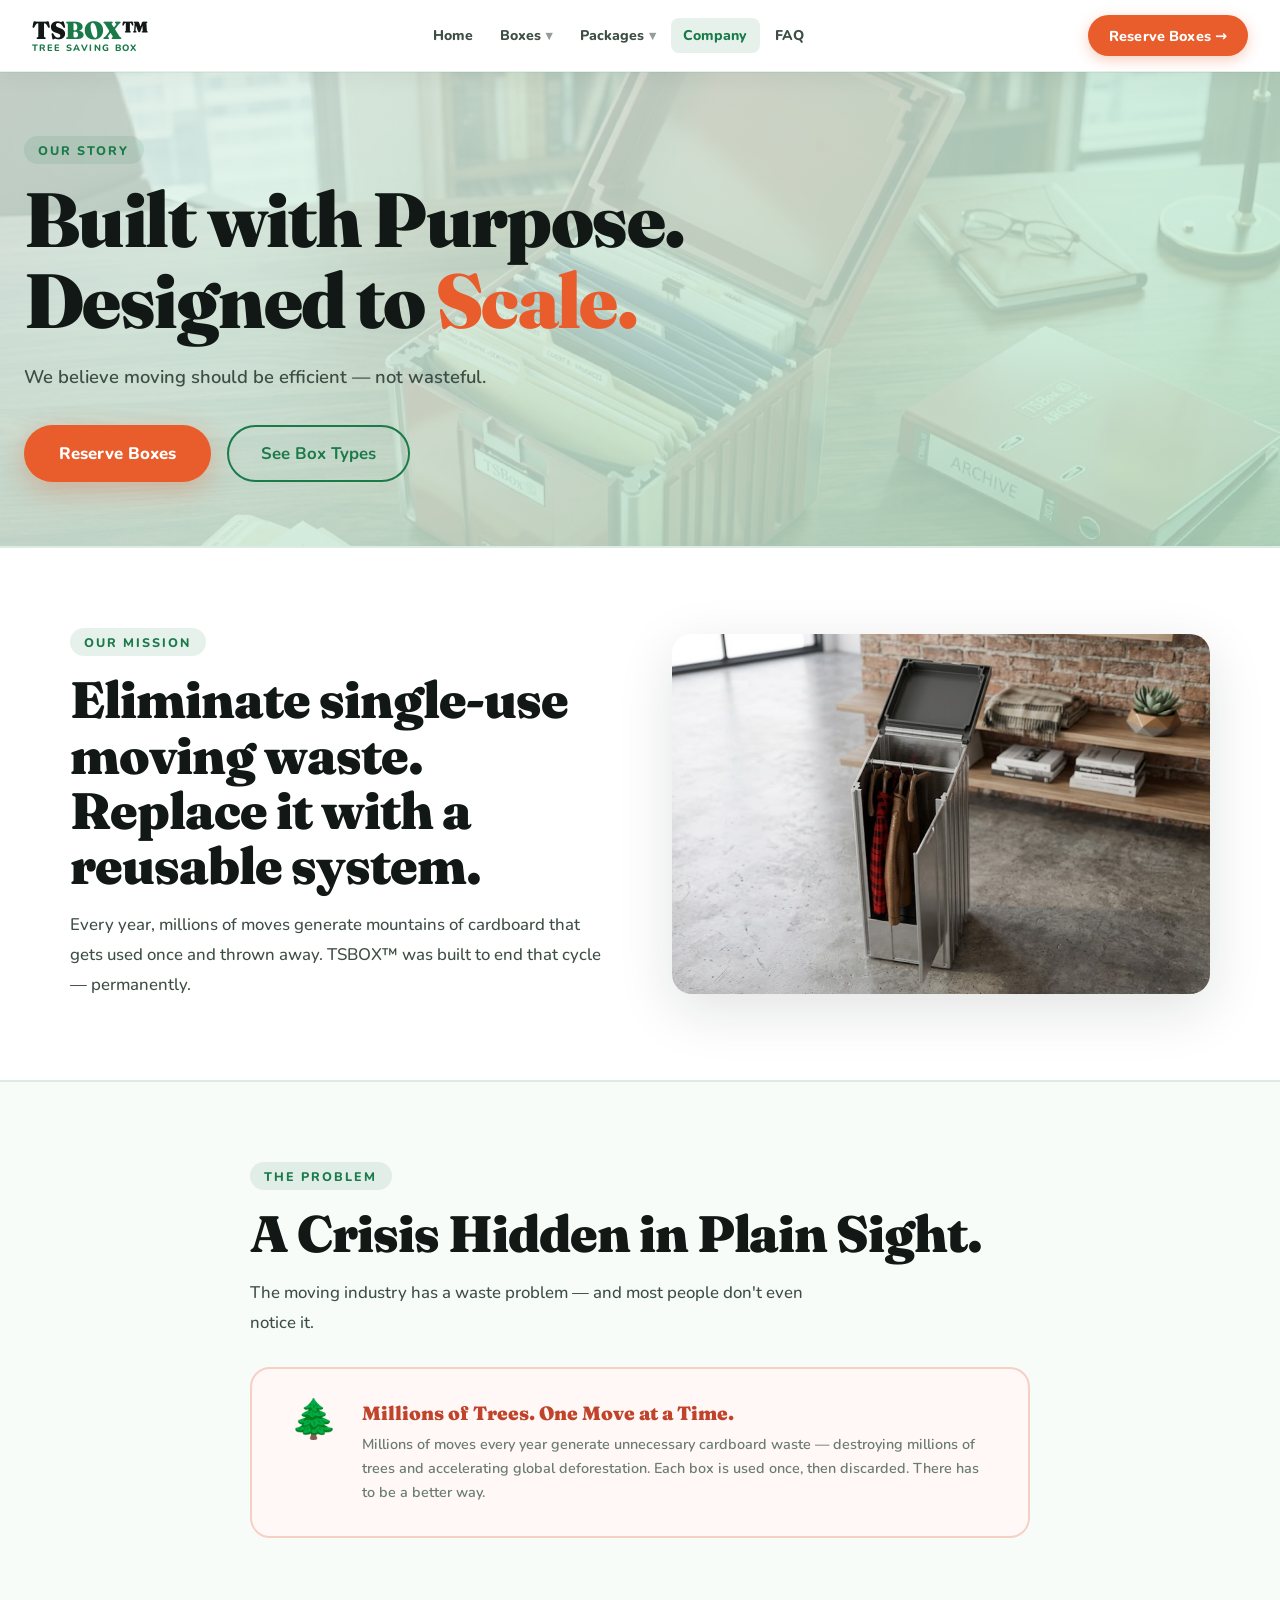
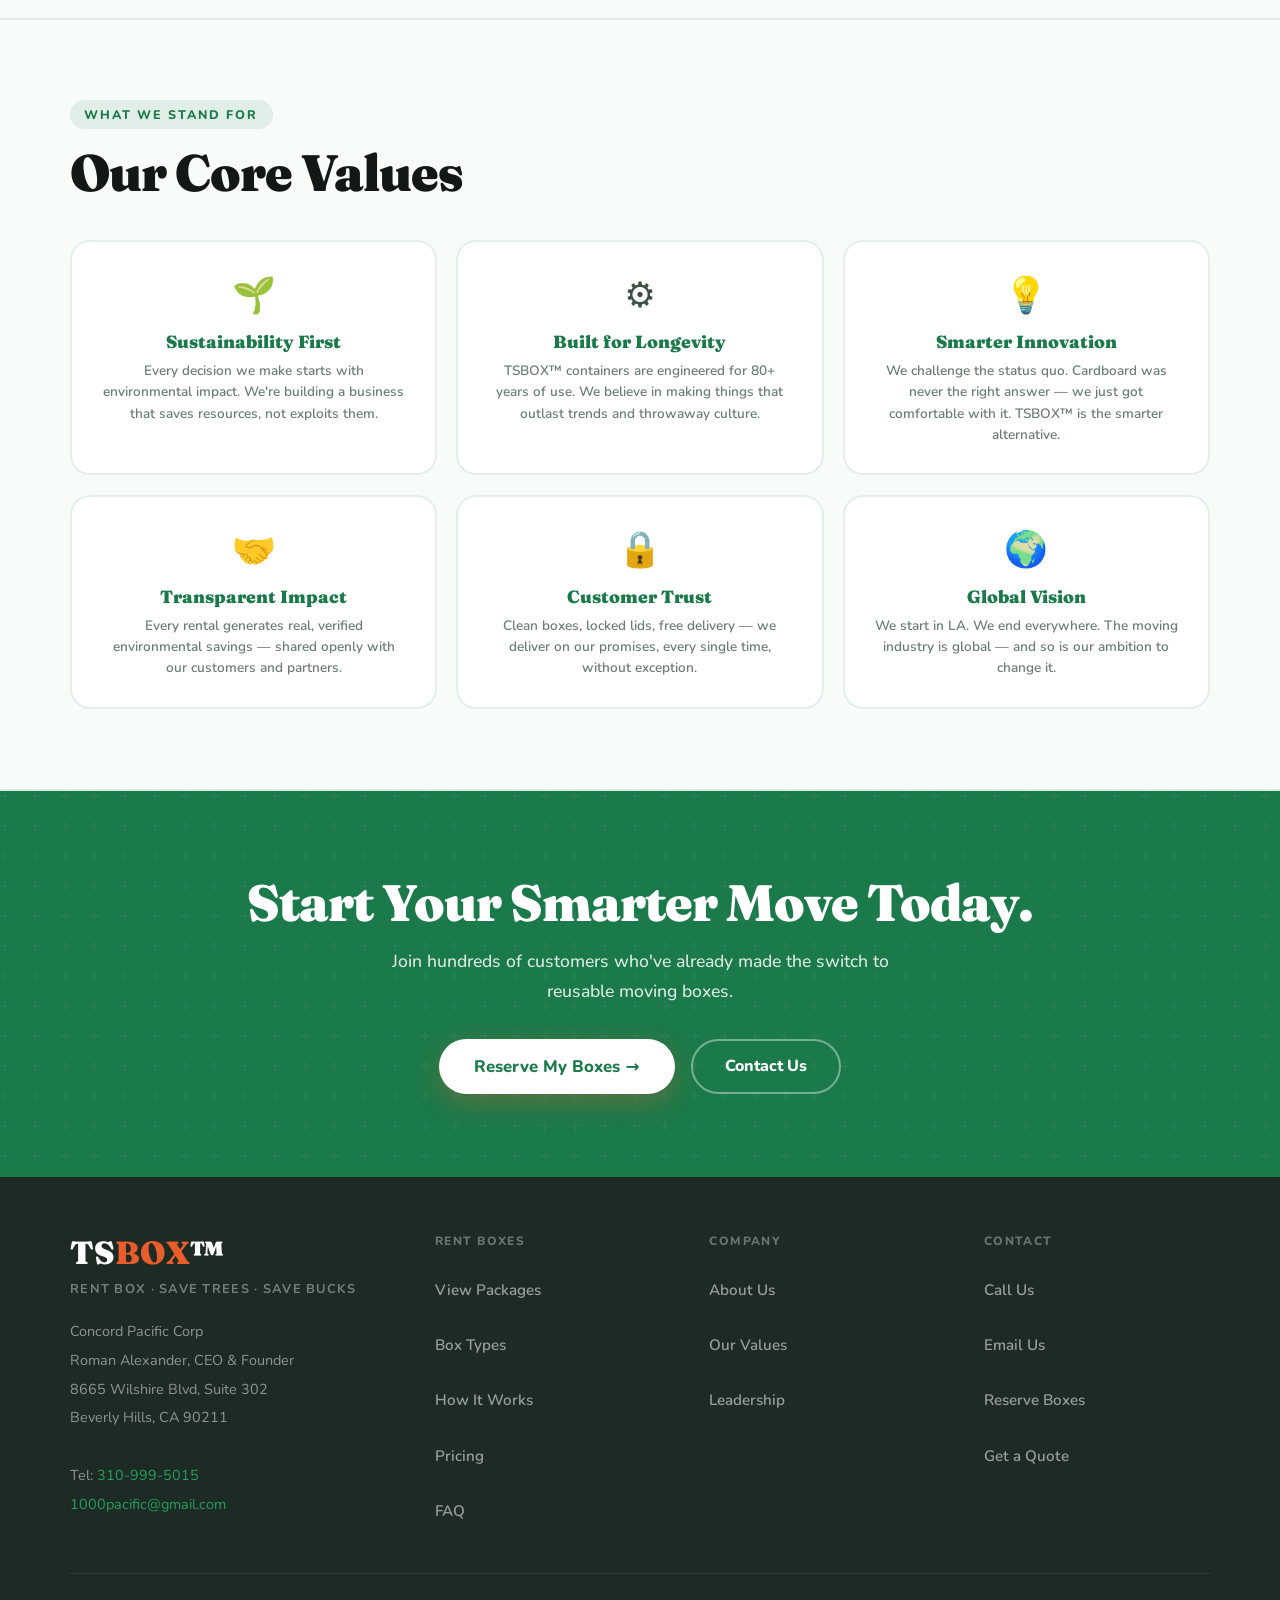
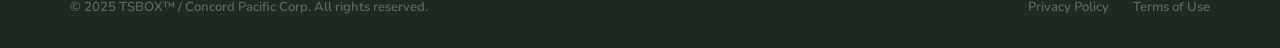
==== commit d3cf2be3: "update" ====
--- a/about.html
+++ b/about.html
@@ -92,24 +92,7 @@
         </div>
       </div>
     </div>
-  </section>
-
-  <div class="divider"></div>
-
-  <!-- 4. FOUNDER -->
-  <section class="bg-white" id="founder">
-    <div class="cont" style="text-align:center;">
-      <div class="sec-eyebrow">Our Founder</div>
-      <h2 class="sec-title">The Vision Behind TSBOX™</h2>
-      <div class="founder-card reveal">
-        <div class="founder-init">RA</div>
-        <div class="founder-name">Roman Alexander</div>
-        <div class="founder-title">Founder &amp; CEO</div>
-        <p class="founder-bio">Roman Alexander brings over two decades of experience across sales, marketing, and operations. He has led high-performing teams, managed large-scale real estate projects, and built businesses from the ground up — combining strategic vision with hands-on execution. TSBOX™ is his answer to one of the moving industry's most overlooked problems.</p>
-        <p class="founder-quote">"Leadership is built through action, not titles."</p>
-      </div>
-    </div>
-  </section>
+  </section> 
 
   <div class="divider"></div>
 
@@ -151,33 +134,7 @@
         </div>
       </div>
     </div>
-  </section>
-
-  <div class="divider"></div>
-
-  <!-- 6. TEAM -->
-  <section class="bg-white" id="team">
-    <div class="cont">
-      <div class="sec-eyebrow">The Team</div>
-      <h2 class="sec-title">Experienced Professionals.<br>Driven by Purpose.</h2>
-      <p class="sec-body">Our team brings deep expertise across operations, marketing, product, and technology — united by a shared mission to make moving smarter.</p>
-      <div class="team-block reveal">
-        <h3>Who We Work With</h3>
-        <p>Behind Roman Alexander is a dedicated team of specialists who bring TSBOX™ to life every day.</p>
-        <div class="team-roles">
-          <span class="team-role">CFO</span>
-          <span class="team-role">Social Media Marketing</span>
-          <span class="team-role">Product Designers</span>
-          <span class="team-role">IT Manager</span>
-          <span class="team-role">Web Developers</span>
-          <span class="team-role">PR Director</span>
-          <span class="team-role">Events Coordinator</span>
-          <span class="team-role">Sales Executives</span>
-          <span class="team-role">Legal Counsel</span>
-        </div>
-      </div>
-    </div>
-  </section>
+  </section> 
 
   <div class="divider"></div>
 
